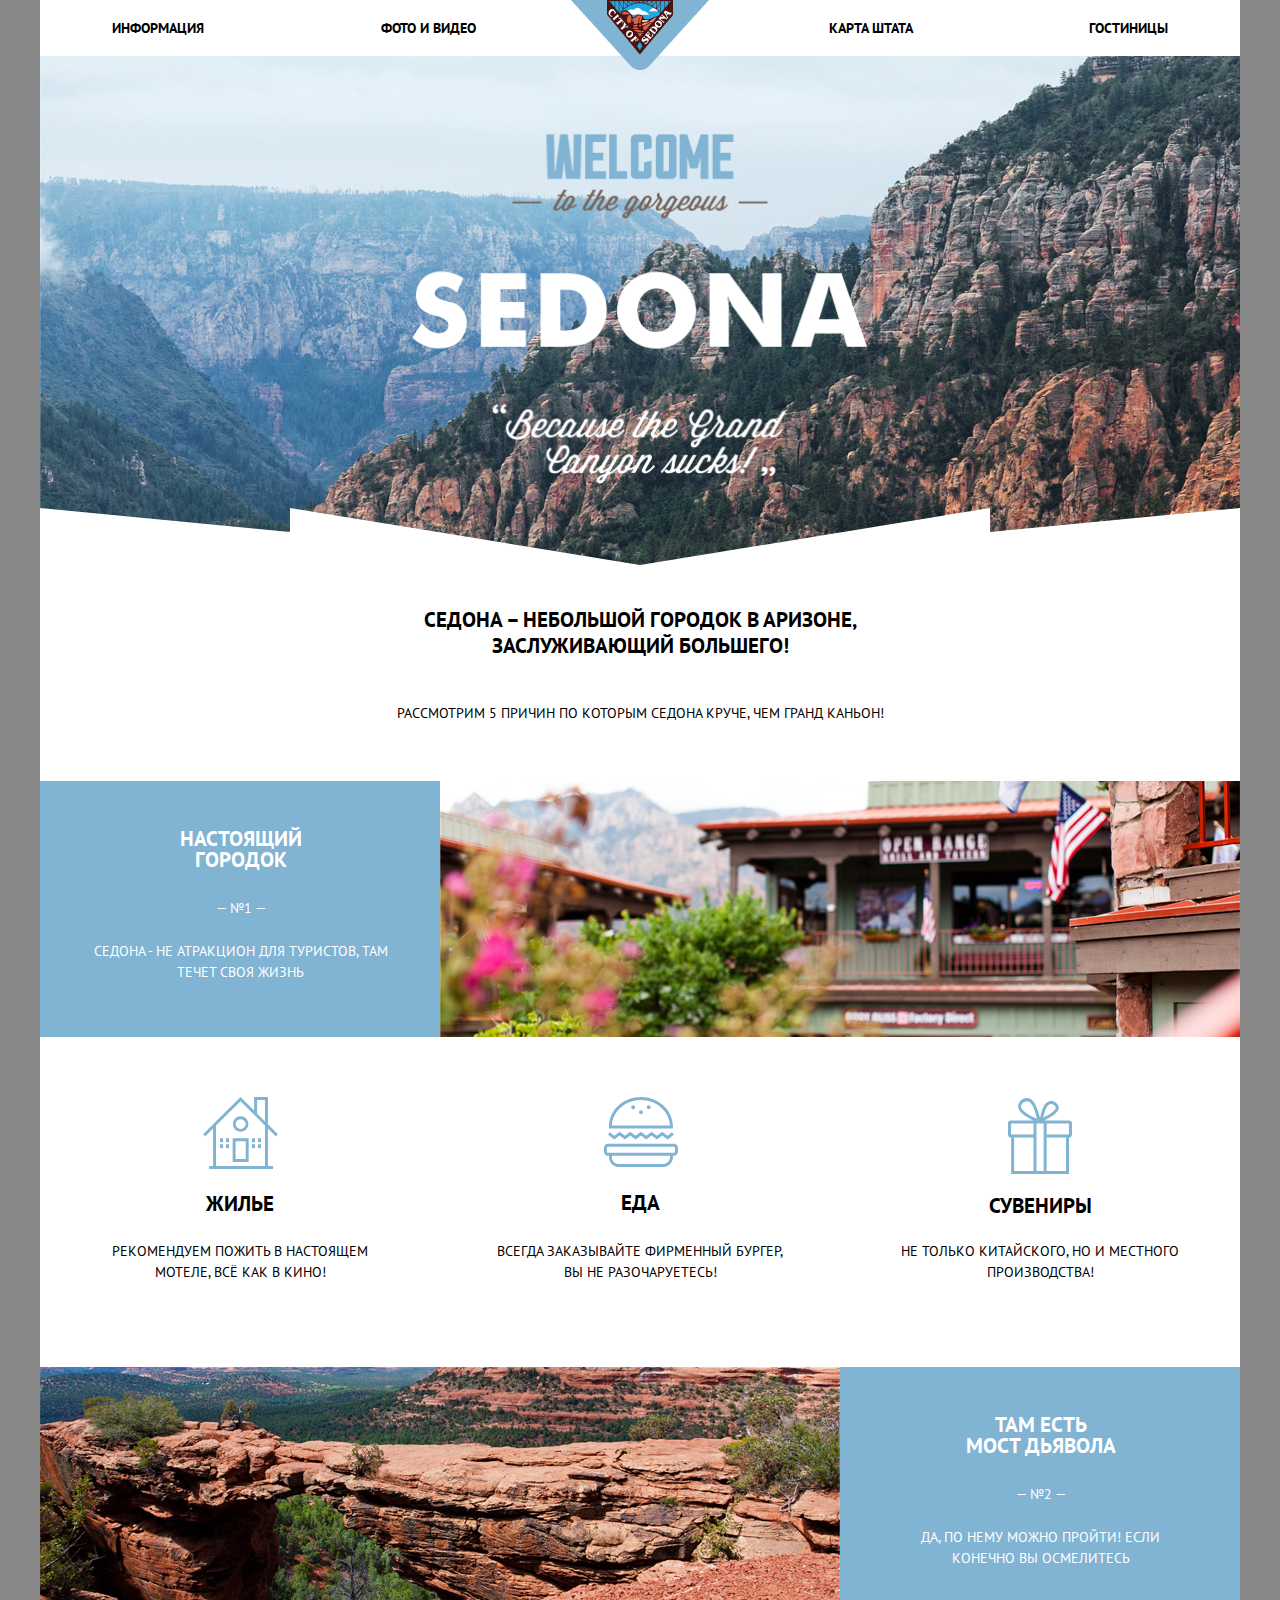
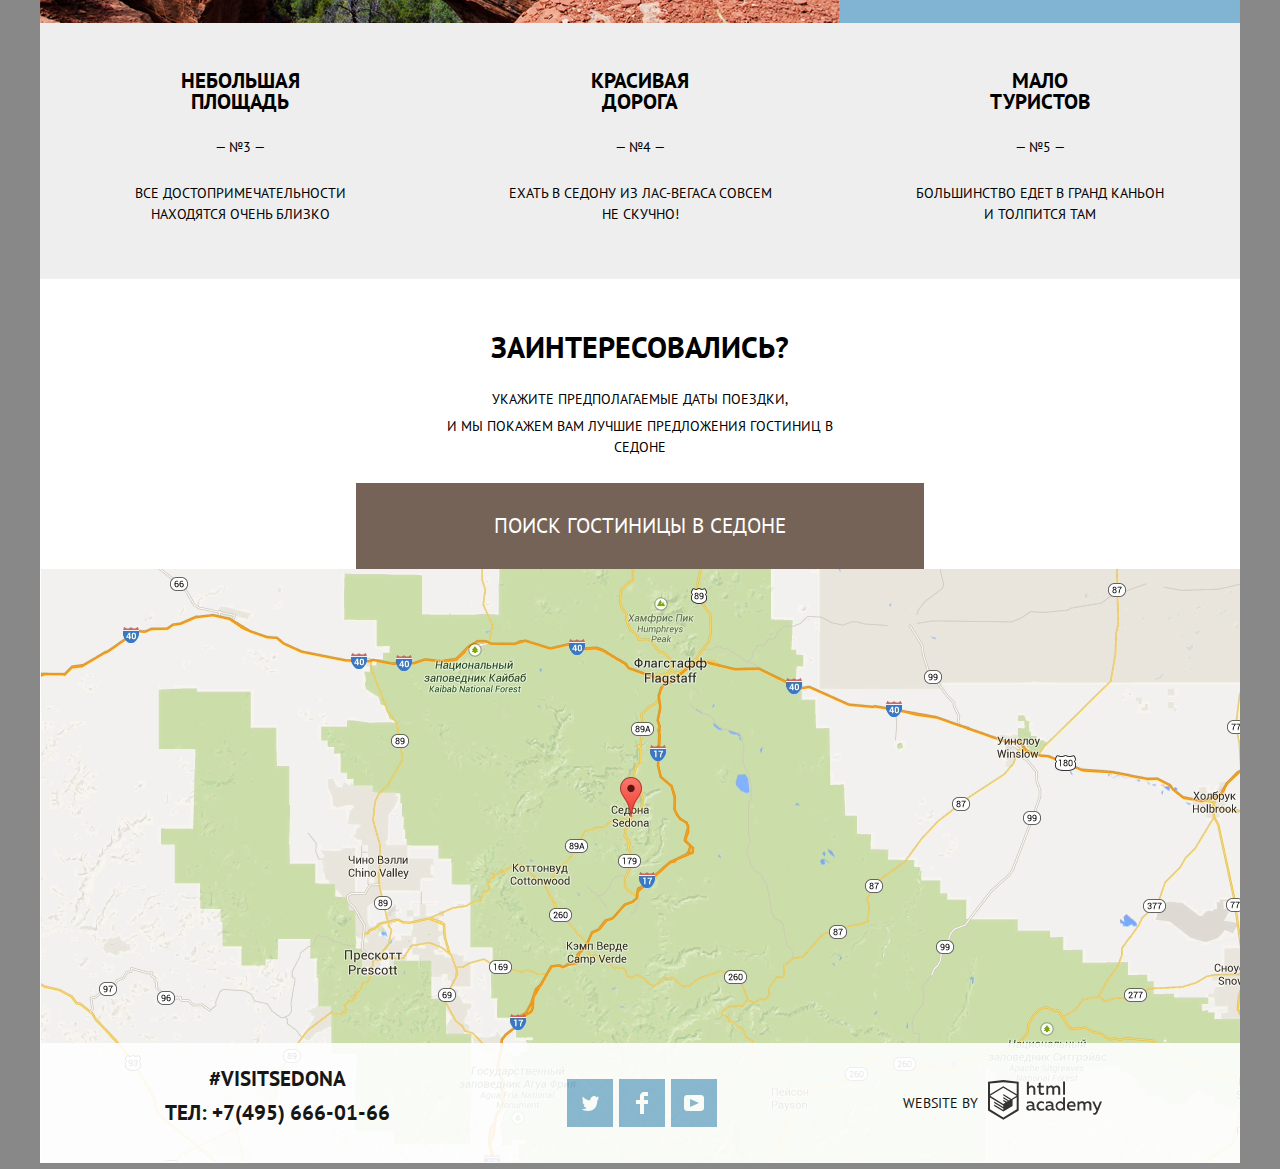
==== index.html @ 2c136c48 "pixel perfect - 1" ====
<!DOCTYPE html>
<html class="page" lang="ru">
  <head>
    <meta charset="utf-8">
    <title>HTML Academy: Седона</title>
    <link href="https://fonts.googleapis.com/css2?family=PT+Sans:wght@400;700&display=swap" rel="stylesheet">
    <link href="css/normalize.css" rel="stylesheet">
    <link href="css/style.css" rel="stylesheet">
  </head>

  <body class="page-body">
    <header class="main-header">
      <nav class="main-navigation">
        <a class="main-header-logo">
          <img src="img/logo.png" alt="Логотип Sedona">
        </a>
        <div class="main-navigation-wrapper">
          <ul class="site-navigation">
          <li>
            <a href="#">Информация</a>
          </li>
          <li>
            <a href="#">Фото и Видео</a>
          </li>
          <li></li>
          <li>
            <a href="#">Карта штата</a>
          </li>
          <li>
            <a href="hotels.html">Гостиницы</a>
          </li>
          </ul>
        </div>
      </nav>
    </header>

    <main class="container">
      <h1 class="visually-hidden">Sedona</h1>
      <section class="banner">
        <h2 class="visually-hidden">Welcome</h2>
        <img class="welcome-sedona" src="img/welcome.png" width="456" height="350" alt="welcome">
        <img src="img/shape-4.svg" width="1200" height="57" alt="">
      </section>
      <section class="sedona">
        <h2 class="h2">Седона &ndash; небольшой городок в Аризоне, заслуживающий большего!</h2>
        <p>Рассмотрим 5 причин по которым Седона круче, чем Гранд Каньон!</p>
      </section>
      <section class="features">
        <h2 class="visually-hidden">Преимущества</h2>
        <ul class="feature-list">
          <li class="feature-item feature-item-picture">
            <div class="feature-text">
            <h3>Настоящий городок</h3>
            <p>— №1 —</p>
            <p>Седона - не атракцион для туристов, там течет своя жизнь</p>
            </div>
            <img src="img/realcity.jpg" width="800" height="256" alt="преимущество №1">
          </li>
          <li class="feature-item">
            <h3 class="visually-hidden">Сервисы</h3>
            <ul class="service-list">
              <li class="service-item">
                <img src="img/hotels.svg" width="75" height="72" alt="жилье">
                <h4>Жилье</h4>
                <p>Рекомендуем пожить в настоящем мотеле, всё как в кино!</p>
              </li>
              <li class="service-item">
                <img src="img/food.svg" width="75" height="70" alt="еда">
                <h4>Еда</h4>
                <p>Всегда заказывайте фирменный бургер, вы не разочаруетесь!</p>
              </li>
              <li class="service-item">
                <img src="img/suvenier.svg" width="64" height="77" alt="сувениры">
                <h4>Сувениры</h4>
                <p>Не только китайского, но и местного производства!</p>
              </li>
            </ul>
          </li>
          <li class="feature-item feature-item-picture">
            <img src="img/diablobridge.jpg" width="800" height="256" alt="преимущество №2">
            <div class="feature-text">
            <h3>Там есть мост&nbsp;дьявола</h3>
            <p>— №2 —</p>
            <p>Да, по нему можно пройти! Если конечно вы осмелитесь</p>
            </div>
          </li>
          <li class="feature-item">
            <ul class="small-item-list">
              <li class="small-item">
                <h3>Небольшая площадь</h3>
                <p>— №3 —</p>
                <p>все достопримечательности находятся очень близко</p>
              </li>
              <li class="small-item">
                <h3>Красивая дорога</h3>
                <p>— №4 —</p>
                <p>ехать в седону из лас-вегаса совсем не скучно!</p>
              </li>
              <li class="small-item">
                <h3>Мало туристов</h3>
                <p>— №5 —</p>
                <p>большинство едет в гранд каньон и&nbsp;толпится там</p>
              </li>
            </ul>
          </li>
        </ul>
      </section>
      <section class="feedback">
        <h2 class="visually-hidden">Обратная связь</h2>
        <div class="feedback-text">
         <p class="h2">Заинтересовались?</p>
         <p>Укажите предполагаемые даты поездки,</p>
         <p>и мы покажем вам лучшие предложения гостиниц в седоне</p>
        </div>
        <a href="#" class="find-button">поиск гостиницы в седоне</a>
        <div class="map">
          <h2 class="visually-hidden">Интерактивная карта</h2>
          <iframe src="https://www.google.com/maps/embed?pb=!1m18!1m12!1m3!1d586769.0758143925!2d-111.98527243643503!3d34.93504899878109!2m3!1f0!2f0!3f0!3m2!1i1024!2i768!4f13.1!3m3!1m2!1s0x872da132f942b00d%3A0x5548c523fa6c8efd!2z0KHQtdC00L7QvdCwLCDQkNGA0LjQt9C-0L3QsCA4NjMzNiwg0KHQqNCQ!5e0!3m2!1sru!2sru!4v1603188281995!5m2!1sru!2sru" width="1199" height="594" style="border:0;" allowfullscreen="" aria-hidden="false" tabindex="0"></iframe>
        </div>
      </section>
    </main>

    <footer class="main-footer">
      <h2 class="visually-hidden">Футер</h2>
      <section class="footer-contacts">
        <h3 class="visually-hidden">Контакты</h3>
        <a href="#">#VISITSEDONA</a>
        <a class="footer-phone" href="tel:+74956660166">ТЕЛ: +7(495) 666-01-66</a>
      </section>
      <ul class="footer-social">
        <li><a class="social-button" href="twitter.com">
          <span class="visually-hidden">twitter.com</span>
          <svg aria-hidden="true" focusable="false" width="17" height="16" viewBox="0 0 17 16" fill="none" xmlns="http://www.w3.org/2000/svg">
          <path d="M10.95 1.14409C12.635 0.648089 13.934 1.41409 14.527 2.32309C15.2 2.09209 15.858 1.84209 16.538 1.61509C16.5249 2.30145 16.2117 2.94761 15.681 3.38309C16.366 3.55309 16.985 2.89209 16.985 2.89209C16.816 3.89209 15.979 4.68009 15.422 4.91609C15.191 11.6661 12.247 16.1331 5.34498 15.9981H4.89898C4.48898 15.9981 0.734977 15.5381 0.000976562 14.1111C2.27198 14.3071 3.89398 13.6891 4.69398 12.9341C3.73398 12.6341 2.01498 12.4571 1.71498 9.98409C2.06398 10.0901 2.27898 10.2121 2.90498 10.1031C1.70498 9.24709 0.373977 8.53009 0.447977 6.33009C0.732977 6.65809 1.51498 6.86609 1.78798 6.80209C1.08498 6.56109 -0.182023 3.44209 0.893977 1.85009C2.71198 3.70409 4.62898 5.45609 8.04598 5.62309C8.25398 3.33009 9.18298 1.79309 10.95 1.14409Z" fill="white"/>
          </svg>
        </a>
        </li>
        <li><a class="social-button" href="facebook.com">
          <span class="visually-hidden">facebook.com</span>
          <svg aria-hidden="true" focusable="false" width="12" height="22" viewBox="0 0 12 22" fill="none" xmlns="http://www.w3.org/2000/svg">
          <path d="M12 4V0H8C5.79086 0 4 1.79086 4 4V8H0V12H4V22H8V12H12V8H8V4H12Z" fill="white"/>
          </svg>
        </a>
        </li>
        <li><a class="social-button" href="youtube.com">
          <span class="visually-hidden">youtube.com</span>
          <svg aria-hidden="true" focusable="false" width="20" height="16" viewBox="0 0 20 16" fill="none" xmlns="http://www.w3.org/2000/svg">
          <path fill-rule="evenodd" clip-rule="evenodd" d="M3 0H17C18.65 0 20 1.35 20 3V13C20 14.65 18.65 16 17 16H3C1.35 16 0 14.65 0 13V3C0 1.35 1.35 0 3 0ZM6.027 4.002V11.998L15.014 8L6.027 4.002Z" fill="white"/>
          </svg>
        </a>
        </li>
      </ul>
      <section class="footer-copyright">
        <h3 class="visually-hidden">Логотип</h3>
      <p>Website by</p>
      <a class="button copyright-button" href="https://htmlacademy.ru/intensive/htmlcss">
        <span class="visually-hidden">Логотип Академии</span>
        <svg aria-hidden="true" focusable="false" width="114" height="40" viewBox="0 0 114 40" fill="none" xmlns="http://www.w3.org/2000/svg">
        <path fill-rule="evenodd" clip-rule="evenodd" d="M15.5197 0.057373H15.3509L0 1.71895V30.4945L15.3509 39.8382L30.7018 30.4945V1.71895L15.5197 0.057373ZM77.0183 1.62185H75.0876V14.7311H77.0183V1.62185ZM40.8619 1.63264V6.76843C41.6131 5.9864 42.6386 5.5436 43.7105 5.53843C44.6823 5.47908 45.6329 5.84495 46.3253 6.54479C47.0177 7.24462 47.3866 8.21244 47.3399 9.20685V14.7634H45.367V9.46579C45.4231 8.94897 45.2754 8.43059 44.9566 8.02553C44.6377 7.62047 44.174 7.36218 43.6683 7.3079H43.3518C42.3456 7.36979 41.4321 7.9295 40.9041 8.80764V14.7634H38.8995V1.63264H40.8619ZM77.0183 30.4837H75.2775V29.0595C74.4828 30.1353 73.23 30.7538 71.9119 30.7211C69.4751 30.5528 67.5825 28.4822 67.5825 25.9845C67.5825 23.4867 69.4751 21.4162 71.9119 21.2479C73.1195 21.2052 74.2818 21.7203 75.0771 22.6505V17.3205H77.0183V30.4837ZM47.0656 29.0595C47.263 29.0515 47.4583 29.0152 47.6459 28.9516V30.3866C47.2482 30.5404 46.826 30.6172 46.4009 30.6132C45.6482 30.6769 44.9394 30.2429 44.639 29.5342C43.7036 30.31 42.5302 30.7227 41.3261 30.6995C39.733 30.6995 38.256 29.804 38.256 27.9482C38.256 25.65 40.3661 24.9379 42.1702 24.9379C42.9402 24.9505 43.707 25.0408 44.4596 25.2076V24.884C44.4596 23.805 43.6578 22.9742 42.1491 22.9742C41.0585 22.9764 39.9804 23.2116 38.9839 23.6647V21.8305C40.0678 21.451 41.204 21.2506 42.3495 21.2371C44.8394 21.2371 46.3693 22.4455 46.3693 25.1753V28.4121C46.3546 28.5668 46.401 28.721 46.4981 28.8406C46.5951 28.9601 46.7349 29.035 46.8862 29.0487H47.0656V29.0595ZM40.2711 27.8403C40.298 28.229 40.4761 28.5905 40.7655 28.844C41.055 29.0974 41.4317 29.2217 41.8115 29.189H41.9275C42.8819 29.1906 43.7973 28.8022 44.4702 28.11V26.5779C43.842 26.4414 43.2026 26.3655 42.5605 26.3513C41.5055 26.3513 40.2817 26.7074 40.2817 27.8403H40.2711ZM56.0229 21.9384C55.1962 21.4632 54.2596 21.2246 53.3115 21.2479H52.9422C51.7332 21.2873 50.5891 21.8166 49.7619 22.7192C48.9347 23.6218 48.4923 24.8236 48.5321 26.06V26.5024C48.6957 29.0004 50.805 30.8921 53.2482 30.7318C54.2519 30.7555 55.2477 30.5452 56.1601 30.1168V28.2718C55.3769 28.7215 54.4945 28.9591 53.5963 28.9624C52.5199 29.0288 51.4963 28.4793 50.9385 27.5356C50.3806 26.5918 50.3806 25.4095 50.9385 24.4658C51.4963 23.522 52.5199 22.9725 53.5963 23.039C54.461 23.0357 55.3066 23.2989 56.0229 23.7942V21.9384ZM66.1514 29.0595C66.3488 29.0515 66.5441 29.0152 66.7317 28.9516V30.3866C66.334 30.5404 65.9118 30.6172 65.4867 30.6132C64.734 30.6769 64.0252 30.2429 63.7248 29.5342C62.7894 30.31 61.616 30.7227 60.4119 30.6995C58.8188 30.6995 57.3417 29.804 57.3417 27.9482C57.3417 25.65 59.4518 24.9379 61.256 24.9379C62.0259 24.9505 62.7928 25.0408 63.5454 25.2076V24.884C63.5454 23.805 62.7436 22.9742 61.2349 22.9742C60.1443 22.9764 59.0662 23.2116 58.0697 23.6647V21.8305C59.1536 21.451 60.2897 21.2506 61.4353 21.2371C63.9252 21.2371 65.455 22.4455 65.455 25.1753V28.4121C65.4404 28.5668 65.4868 28.721 65.5838 28.8406C65.6809 28.9601 65.8207 29.035 65.972 29.0487H66.1514V29.0595ZM59.855 28.8481C59.5632 28.5943 59.3837 28.2311 59.3569 27.8403H59.378C59.378 26.7074 60.5385 26.3513 61.6569 26.3513C62.299 26.3655 62.9383 26.4414 63.5665 26.5779V28.11C62.8937 28.8022 61.9782 29.1906 61.0239 29.189H60.9078C60.5263 29.2247 60.1469 29.1019 59.855 28.8481ZM69.3271 25.9305C69.3271 24.2859 70.6308 22.9526 72.239 22.9526L72.2601 23.0066C73.4742 23.0066 74.5742 23.7382 75.0665 24.8732V27.0311C74.5856 28.1871 73.4673 28.9296 72.239 28.9084C70.6308 28.9084 69.3271 27.5752 69.3271 25.9305ZM83.3486 21.2479C86.8408 21.2479 88.0541 24.1395 87.4844 26.7397H80.922C81.1436 28.3582 82.6839 29.0163 84.2876 29.0163C85.2509 29.0196 86.2027 28.8021 87.0729 28.3797V30.1061C86.0736 30.5421 84.9939 30.7519 83.9078 30.7211C81.2385 30.7211 78.8963 29.189 78.8963 25.9521C78.8362 24.7502 79.2482 23.5736 80.0408 22.6841C80.8334 21.7945 81.9408 21.2658 83.1165 21.2155H83.3486V21.2479ZM80.8693 25.1753C80.9704 23.8237 82.1216 22.8104 83.4436 22.9095H83.4858C84.1064 22.8531 84.7196 23.08 85.1612 23.5295C85.6028 23.979 85.8275 24.6051 85.7752 25.24H80.8693V25.1753ZM89.489 30.4621V21.4961H91.2298V22.575C91.9777 21.7197 93.041 21.2229 94.1628 21.2047C95.2951 21.1328 96.3712 21.7163 96.9482 22.7153C97.7407 21.8335 98.8477 21.3161 100.018 21.2803C100.952 21.2327 101.859 21.6011 102.507 22.2901C103.154 22.9792 103.478 23.9213 103.394 24.8732V30.4837H101.39V24.9271C101.437 24.4734 101.306 24.0191 101.024 23.6647C100.743 23.3104 100.336 23.0852 99.8917 23.039H99.6174C98.7512 23.0941 97.9525 23.536 97.4335 24.2474V30.4837H95.4289V24.9271C95.4728 24.47 95.3357 24.0139 95.0481 23.6611C94.7606 23.3082 94.3467 23.088 93.8991 23.0497H93.6881C92.7466 23.1344 91.8915 23.6449 91.3564 24.4416V30.5161H89.5312L89.489 30.4621ZM113.977 21.4745H111.972L109.324 28.2718L106.306 21.4853H104.196L108.417 30.5484L108.237 31.0016C107.72 32.3611 107.003 33.0516 106.053 33.0516C105.75 33.0548 105.447 33.0112 105.156 32.9221V34.6161C105.536 34.7125 105.926 34.7632 106.317 34.7671C107.646 34.7671 108.902 34.0226 109.851 31.6813L113.977 21.4745ZM52.689 5.78658V2.54974L50.7266 3.01369V5.73264H49.144V7.49132H50.7899V11.9905C50.7231 12.817 51.0244 13.6301 51.61 14.2038C52.1955 14.7775 53.0028 15.0505 53.8073 14.9468C54.5996 14.9535 55.3875 14.8259 56.139 14.5692V12.8429C55.5727 13.0781 54.9672 13.199 54.356 13.199C53.2165 13.199 52.689 12.8105 52.689 11.6237V7.5129H55.8541V5.78658H52.689ZM58.3862 14.7526V5.75421H60.1376V6.83316C60.8811 5.97655 61.9403 5.476 63.0601 5.45211C64.1624 5.38099 65.2146 5.93142 65.8032 6.88711C66.5958 6.00534 67.7028 5.48794 68.8734 5.45211C69.8138 5.41462 70.7233 5.79859 71.364 6.50353C72.0046 7.20846 72.3126 8.16418 72.2073 9.12053V14.7418H70.2028V9.18527C70.2499 8.73151 70.1184 8.27721 69.8373 7.92287C69.5561 7.56853 69.1485 7.34334 68.7046 7.29711H68.4619C67.5957 7.35228 66.797 7.7942 66.278 8.50553V14.7418H64.2734V9.18527C64.3206 8.73151 64.1891 8.27721 63.9079 7.92287C63.6268 7.56853 63.2191 7.34334 62.7752 7.29711H62.5326C61.5911 7.38181 60.736 7.89229 60.2009 8.68895V14.7634H58.3862V14.7526ZM28.6972 29.3033L28.7078 29.2968L28.6972 29.3184V29.3033ZM28.6972 17.3205V29.3033L15.3509 37.4321L2.00459 29.3184V17.5147L15.2876 25.6068V27.0311L6.18257 21.5284V22.9418L15.3404 28.5632V30.0629L6.19312 24.4955V25.9521L15.3509 31.5734L24.5826 25.9197V19.8129L28.6972 17.3205ZM28.7078 15.7776L25.0362 17.9355L23.3482 19.0145L15.3087 14.0837V15.4971L22.156 19.7266L22.0083 19.8237L20.9532 20.4063L15.2876 16.9537V18.3995L19.761 21.1184L18.706 21.8413L15.3298 19.7913V21.2047L17.5454 22.5426L15.2982 23.9021L2.11009 15.864L15.3087 7.72869L28.7078 15.7776ZM15.2876 6.27211L28.7078 14.3534V3.56395L15.3615 2.12895L2.01514 3.56395V14.3534L15.2876 6.27211Z" fill="#231F20"/>
        </svg>
      </a>
      </section>
    </footer>


    <section class="modal modal-show">
      <h2 class="visually-hidden">Поиск гостинницы в Седоне</h2>
      <form class="find-form" action="https://echo.htmlacademy.ru">
        <div class="modal-container">
        <div class="date">
          <label class="date-label" for="date-in-id">Дата заезда:</label>
          <input class="date-num" type="text" id="date-in-id" name="date-in-name" value="24 апреля 2017">
          <button type="button" class="button date-in-button">
            <span class="visually-hidden">Календарь</span>
            <svg aria-hidden="true" focusable="false" width="21" height="23" viewBox="0 0 21 23" fill="none" xmlns="http://www.w3.org/2000/svg">
            <path fill-rule="evenodd" clip-rule="evenodd" d="M16.406 3.02498H19.251C20.217 3.02498 21 3.84698 21 4.86198V21.164C21 22.179 20.217 23 19.251 23H1.75C0.784 23 0 22.179 0 21.164V4.86198C0 3.84698 0.784 3.02498 1.75 3.02498H4.593V1.64798C4.593 1.26698 4.887 0.958984 5.25 0.958984C5.612 0.958984 5.906 1.26698 5.906 1.64798V3.02498H9.844V1.64798C9.844 1.26698 10.138 0.958984 10.501 0.958984C10.862 0.958984 11.156 1.26698 11.156 1.64798V3.02498H15.094V1.64798C15.094 1.26698 15.387 0.958984 15.75 0.958984C16.112 0.958984 16.406 1.26698 16.406 1.64798V3.02498ZM19.5646 21.484C19.6466 21.3979 19.691 21.2828 19.688 21.164H19.689V4.86198C19.689 4.60898 19.493 4.40298 19.252 4.40298H16.407V5.78098C16.407 6.16198 16.113 6.46998 15.751 6.46998C15.388 6.46998 15.095 6.16198 15.095 5.78098V4.40298H11.157V5.78098C11.157 6.16198 10.863 6.46998 10.502 6.46998C10.139 6.46998 9.845 6.16198 9.845 5.78098V4.40298H5.907V5.78098C5.907 6.16198 5.613 6.46998 5.251 6.46998C4.888 6.46998 4.594 6.16198 4.594 5.78098V4.40298H1.75C1.50263 4.40953 1.30696 4.61458 1.312 4.86198V21.164C1.30696 21.4114 1.50263 21.6164 1.75 21.623H19.251C19.3698 21.6201 19.4826 21.5701 19.5646 21.484Z" fill="#A9A9A9"/>
            <path fill-rule="evenodd" clip-rule="evenodd" d="M4.59399 9.2251H7.21899V11.2911H4.59399V9.2251ZM4.59399 12.6681H7.21899V14.7351H4.59399V12.6681ZM7.21899 16.1121H4.59399V18.1781H7.21899V16.1121ZM9.18799 16.1121H11.813V18.1781H9.18799V16.1121ZM11.813 12.6681H9.18799V14.7351H11.813V12.6681ZM9.18799 9.2251H11.813V11.2911H9.18799V9.2251ZM16.406 16.1121H13.781V18.1781H16.406V16.1121ZM13.781 12.6681H16.406V14.7351H13.781V12.6681ZM16.406 9.2251H13.781V11.2911H16.406V9.2251Z" fill="#A9A9A9"/>
            </svg>
          </button>
        </div>
        <div class="date">
          <label class="date-label" for="date-out-id">Дата выезда:</label>
          <input class="date-num" type="text" id="date-out-id" name="date-out-name" value="4 июля 2017">
          <button type="button" class="button date-out-button">
            <span class="visually-hidden">Календарь</span>
            <svg aria-hidden="true" focusable="false" width="21" height="23" viewBox="0 0 21 23" fill="none" xmlns="http://www.w3.org/2000/svg">
            <path fill-rule="evenodd" clip-rule="evenodd" d="M16.406 3.02498H19.251C20.217 3.02498 21 3.84698 21 4.86198V21.164C21 22.179 20.217 23 19.251 23H1.75C0.784 23 0 22.179 0 21.164V4.86198C0 3.84698 0.784 3.02498 1.75 3.02498H4.593V1.64798C4.593 1.26698 4.887 0.958984 5.25 0.958984C5.612 0.958984 5.906 1.26698 5.906 1.64798V3.02498H9.844V1.64798C9.844 1.26698 10.138 0.958984 10.501 0.958984C10.862 0.958984 11.156 1.26698 11.156 1.64798V3.02498H15.094V1.64798C15.094 1.26698 15.387 0.958984 15.75 0.958984C16.112 0.958984 16.406 1.26698 16.406 1.64798V3.02498ZM19.5646 21.484C19.6466 21.3979 19.691 21.2828 19.688 21.164H19.689V4.86198C19.689 4.60898 19.493 4.40298 19.252 4.40298H16.407V5.78098C16.407 6.16198 16.113 6.46998 15.751 6.46998C15.388 6.46998 15.095 6.16198 15.095 5.78098V4.40298H11.157V5.78098C11.157 6.16198 10.863 6.46998 10.502 6.46998C10.139 6.46998 9.845 6.16198 9.845 5.78098V4.40298H5.907V5.78098C5.907 6.16198 5.613 6.46998 5.251 6.46998C4.888 6.46998 4.594 6.16198 4.594 5.78098V4.40298H1.75C1.50263 4.40953 1.30696 4.61458 1.312 4.86198V21.164C1.30696 21.4114 1.50263 21.6164 1.75 21.623H19.251C19.3698 21.6201 19.4826 21.5701 19.5646 21.484Z" fill="#A9A9A9"/>
            <path fill-rule="evenodd" clip-rule="evenodd" d="M4.59399 9.2251H7.21899V11.2911H4.59399V9.2251ZM4.59399 12.6681H7.21899V14.7351H4.59399V12.6681ZM7.21899 16.1121H4.59399V18.1781H7.21899V16.1121ZM9.18799 16.1121H11.813V18.1781H9.18799V16.1121ZM11.813 12.6681H9.18799V14.7351H11.813V12.6681ZM9.18799 9.2251H11.813V11.2911H9.18799V9.2251ZM16.406 16.1121H13.781V18.1781H16.406V16.1121ZM13.781 12.6681H16.406V14.7351H13.781V12.6681ZM16.406 9.2251H13.781V11.2911H16.406V9.2251Z" fill="#A9A9A9"/>
            </svg>
          </button>
        </div>
        <div class="persons">
          <label for="adult-input">Взрослые:</label>
          <div class="adult">
            <button type="button" class="button adult-button" aria-label="Убавить количество">&ndash;</button>
            <input type="number" class="adult-input" id="adult-input" name="adult" value="2">
            <button type="button" class="button adult-button" aria-label="Добавить количество">+</button>
          </div>
          <label for="children-input">Дети:</label>
          <div class="children">
            <button type="button" class="button children-button" aria-label="Убавить количество">&ndash;</button>
            <input type="number" class="children-input" id="children-input" name="children" value="0">
            <button type="button" class="button children-button" aria-label="Добавить количество">+</button>
          </div>
        </div>
        <button type="submit" class="button find-hotel-button">Найти</button>
      </div>
      </form>
    </section>
    <script src="js/find.js"></script>
  </body>
</html>
---- css/style.css ----
/* Variables */

:root {
  --basic-black: #000000;
  --basic-white: #ffffff;
  --basic-blue: #81b3d2;
  --basic-gray: #eeeeee;
  --extra-gray: #888888;
  --border-gray: #e5e5e5;
  --sort-gray: #cacaca;
  --light-gray: #f2f2f2;
  --dark-gray: #a9a9a9;
  --gray-hover: #ebebeb;
  --academy-gray: #bdbbbc;
  --extra-black: rgba(255,255,255,0.9);
  --extra-blue-hover: #669ec0;
  --extra-blue-active: #5496bd;
  --basic-brown: #766357;
  --extra-brown-hover:#604e43;
  --extra-brown-active:#503e33;
}

/* Global */

body {
  min-width: 1280px;
  margin: 0;
  padding: 0;
  font-family: "PT Sans", Arial, sans-serif;
  font-size: 14px;
  line-height: 21px;
  font-weight: 400;
  color: var(--basic-black);
  text-transform: uppercase;
  background-position: top center;
  background-repeat: no-repeat;
}

a {
  text-decoration: none;
}

img {
  max-width: 100%;
  height: auto;
}

.visually-hidden {
  position: absolute;
  width: 1px;
  height: 1px;
  margin: -1px;
  border: 0;
  padding: 0;
  white-space: nowrap;
  clip-path: inset(100%);
  clip: rect(0 0 0 0);
  overflow: hidden;
}

.page {
  height: 100%;

}

.page-body {
  min-height: 100%;
  display: grid;
  grid-template-rows: min-content 1fr min-content;
  align-content: start;
  background-color: var(--extra-gray);
  width: 1280px;
  margin: 0 auto;
  position: relative;
}

.main-header {
  width: 1200px;
  margin: 0 auto;
  padding: 0;
  background-color: var(--basic-white);
}

.main-header-logo {
  justify-self: center;
  position: absolute;
  z-index: 2;
}
/* Main navigation */

.main-navigation-wrapper {
  background-color: var(--basic-white);
  width: 1200px;
  margin-bottom: 60px;
  margin: 0 auto;
}

.main-navigation {
  display: flex;
  flex-direction: column;
  align-items: center;
  font-size: 14px;
  line-height: 26px;
  color: var(--basic-black);
  background-color: transparent;
}

.site-navigation {
  display: flex;
  flex-wrap: wrap;
  justify-content: space-between;
  align-items: center;
  list-style: none;
  margin: 0;
  width: 1200px;
  height: 56px;
}

.site-navigation,
.feature-list,
.service-list,
.small-item-list,
.sort-list,
.sort-list-2,
.result-list,
.hotel-filter-list-1,
.hotel-filter-list-2,
.star-list {
  list-style: none;
  margin: 0;
  padding: 0;

}

.site-navigation li {
  margin-left: 72px;
  margin-right: 72px;
}
.site-navigation a {
  color: var(--basic-black);
  display: block;
  text-align: center;
  font-weight: 700;
}

.site-navigation a:hover,
.site-navigation a:focus {
  color: var(--basic-blue);
}

/* Container */

.container {
  width: 1200px;
  margin: 0 auto;
  padding: 0;
  background-color: var(--basic-white);
}

.banner {
  background-image: url("../img/background.jpg");
  background-repeat: no-repeat;
  height: 509px;
  display: flex;
  flex-direction: column;
  justify-content: space-between;
  align-items: center;
}

.banner .welcome-sedona {
  margin-top: 78px;
}

.sedona {
  display: flex;
  flex-direction: column;
  flex-wrap: nowrap;
  align-items: center;
  height: 216px;
}

.sedona .h2 {
  display: block;
  height: 80px;
  width: 470px;
  font-weight: bold;
  font-size: 21px;
  line-height: 26px;
  text-align: center;
  margin-top: 42px;
  margin-bottom: 16px;
}

.sedona p {
  display: block;
  margin: 0;
  padding: 0;
}
/* Features */

.feature-list {
  display: flex;
  flex-wrap: wrap;
  justify-content: space-between;
}

.feature-item {
  display: flex;
  justify-content: space-between;
  text-align: center;
  width: 100%;
}

.feature-text {
  color: var(--basic-white);
  display: flex;
  flex-direction: column;
  justify-content: space-between;
  align-items: center;
  margin-left: 50px;
  margin-right: 49px;
  padding-bottom: 54px;
}

.feature-text h3 {
  display: block;
  margin: 0;
  padding: 0;
  margin-top: 47px;
  margin-bottom: 5px;
  max-width: 150px;
  font-size: 21px;
  line-height: 21px;
}

.feature-text p {
  display: block;
  margin: 0;
  padding: 0;
  max-width: 301px;
}

.feature-item-picture {
  display: flex;
  background-color: var(--basic-blue);
}

.service-list {
    display: flex;
    justify-content: space-around;
    height: 330px;
    align-items: center;
    width: 100%;
}

.service-item {
  height: 330px;
  box-sizing: border-box;
  display: flex;
  justify-content: space-between;
  flex-direction: column;
  align-items: center;
  padding-top: 60px;
  padding-bottom: 70px;
}

.service-item h4 {
  margin: 0;
  padding: 0;
  margin-top: 10px;
  font-size: 21px;
  line-height: 21px;
}
.service-item p {
  max-width: 297px;
}

.small-item-list {
  display: flex;
  flex-wrap: wrap;
  justify-content: space-around;
  width: 100%;
  height: 256px;
  background-color: var(--basic-gray);
  margin-left: 0;
  margin-right: 0;
}

.small-item {
  display: flex;
  flex-direction: column;
  justify-content: space-between;
  align-items: center;
  padding-top: 47px;
  padding-bottom: 54px;
}

.small-item h3 {
  margin: 0;
  padding: 0;
  max-width: 119px;
}

.small-item p {
  margin: 0;
  padding: 0;
  max-width: 265px;
}

.feature-item h3 {
  font-size: 21px;
  line-height: 21px;
}

.feedback {
  text-align: center;
  display: flex;
  flex-wrap: wrap;
  flex-direction: column;
  align-items: center;
}

.feedback-text {
  margin-top: 56px;
  display: block;
  width: 435px;
  height: 148px;
}

.feedback-text p {
  margin: 0;
  padding: 0;
  margin-bottom: 6px;
}

.feedback .h2 {
  font-weight: bold;
  font-size: 30px;
  line-height: 24px;
  margin-top: 0;
  margin-bottom: 30px;
}

.map {
  width: 1199px;
  height: 594px;
  background-image: url("../img/map.jpg");
}
/*Hotels*/

.filters form {
  display: flex;
  flex-direction: row;
  height: 217px;
  background-image: url(../img/background-filter.jpg);
}

.filters fieldset {
  padding: 0;
  margin: 0;
  margin-top: 26px;
  border: none;
}

.filters .filter-item-1 {
  margin-left: 72px;
}

.filters .filter-item-2 {
  margin-left: 119px;
}

.filter-item-1 legend,
.filter-item-2 legend,
.filter-price h3 {
  margin-bottom: 24px;
  font-size: 16px;
  line-height: 21px;
  font-weight: 700;
  color: var(--basic-white);
}

.filter-option {
  margin-bottom: 25px;
  padding-left: 40px;
  color: var(--basic-white);
}

.filter-option label {
  position: relative;
  display: block;
  cursor: pointer;
  user-select: none;
}

.filter-input-checkbox + label::before {
  content: "";
  position: absolute;
  left: -40px;
  top: 0;
  width: 17px;
  height: 17px;
  border: 3px solid var(--basic-white);
  border-radius: 15%;
}

.filter-input-checkbox:checked + label::after {
  content: "";
  position: absolute;
  top: 2px;
  left: -37px;
  width: 22px;
  height: 17px;
  background-image: url(../img/bird.svg);
}

.filter-price {
  display: flex;
  flex-direction: column;
  margin-left: 345px;
  align-items: center;
}

.range-filter {
  display: block;
  width: 317px;
  margin-top: 10px;
}

.range-controls {
  margin-top: 20px;
  position: relative;
}

.range-controls .scale {
  width: 316px;
  height: 2px;
  background-color: var(--basic-white);
}

.range-controls .bar {
  width: 70%;
  height: 2px;
  background-color: var(--basic-white);
}

.range-controls .toggle {
  position: absolute;
  top: -10px;
  left: 0;
  width: 4px;
  height: 4px;
  padding: 0;
  border: 8px solid #ffffff;
  background-color: #ababab;
  border-radius: 50%;
  box-shadow: 0 2px 1px 0 #cfcfcf;
  cursor: pointer;
}

.toggle:hover {
  width: 5px;
  height: 5px;
  border-width: 9px;
}

.range-controls .toggle-min {
  left: 0px;
}

.range-controls .toggle-max {
  left: 248px;
}

.filter-price {
  display: flex;
}

.filter-price h3 {
  align-self: flex-start;
  margin-top: 26px;
  margin-bottom: 0;
}

.price-controls {
  height: 36px;
  display: flex;
  justify-content: space-around;
  align-items: center;
  color: var(--basic-white);
  box-sizing: border-box;
  border: solid 2px var(--basic-white);
  border-radius: 2px;
}

.min-price {
  margin-left: 52px;
  margin-right: 0;
  border-right: solid 2px var(--basic-white);
}

.price-controls input {
  width: 60px;
  margin-left: 0;
  text-align: left;
  color: var(--basic-white);
  border: none;
  background: transparent;
  font-family: inherit;
  font-size: inherit;
}

.results {
  display: flex;
  flex-direction: column;
}

.sort {
  margin-top: 0;
  padding: 0;
  display: flex;
  align-items: center;
  justify-content: flex-start;
  margin-left: 73px;
}

.sort p {
  font-weight: 700;
  font-size: 21px;
  line-height: 26px;
}

.sort h3 {
  margin-left: 46px;
}

.sort-list {
  margin-left: 40px;
  width: 250px;
  display: flex;
  justify-content: space-between;
  align-items: center;
}

.sort-item-link {
  font-size: 12px;
  line-height: 18px;
  color: var(--basic-black);
  opacity: 0.3;
  border-bottom: 1px dashed var(--basic-blue);
}

.sort-item-link:hover {
  color: var(--basic-blue);
  opacity: 1;
}

.sort-item-link:active {
  color: var(--basic-black);
  opacity: 1;
  border: 0;
}

.sort-item-link:focus {
  color: var(--basic-blue);
  opacity: 1;
  border: 0;
}

.sort-list-2 {
  display: flex;
  width: 34px;
  justify-content: space-between;
  margin-left: 465px;
}

.sort-item-ud {
  width: 11px;
  height: 11px;
}

.sort-item-ud path {
  fill: var(--sort-gray);
}

.sort-item-ud:hover path {
  fill: var(--basic-black);
}

.sort-item-ud:active path,
.sort-item-ud:focus path {
  fill: var(--basic-blue);
}

.result-item {
  display: flex;
  flex-wrap: wrap;
  height: 150px;
  align-items: center;
  margin: 0;
  border-top: 1px solid var(--border-gray);

}

.result-item img {
  order: -1;
  margin-left: 73px;
  margin-right: 0;
}

.result-item-text {
  display: flex;
  justify-content: space-between;
  flex-direction: column;
  flex-wrap: nowrap;
  height: 90px;
  width: 259px;
  margin-left: 29px;
}

.result-item-text h3 {
  margin: 0;
}

.result-item-link {
  color: var(--basic-black);
}

.result-item-link:hover {
  color: var(--basic-blue);
}

.result-item-link:active {
  color: var(--basic-black);
  opacity: 0.3;
}

.hotel-price {
  margin: 0;
  height: 21px;
  display: flex;
  width: 100%;
}

.hotel-price p {
  padding: 0;
  margin: 0;
  height: 100%;
  width: 110px;
  margin-right: 6px;
}

 .buttons {
   display: flex;
   justify-content: space-between;
 }

 .rate {
   display: flex;
   flex-direction: column;
   justify-content: space-around;
   margin-left: 522px;
   height: 100%;
 }

.star-list {
  margin-top: 30px;
  display: flex;
  height: 100%;
  align-self: flex-end;
}

.star-item {
  width: 18px;
  height: 19px;
  margin-left: 6px;
  background-image: url("../img/star.svg");
  background-repeat: no-repeat;
}

.rate p {
  width: 110px;
  height: 27px;
  background-color: var(--light-gray);
  text-align: center;
  font-size: 14px;
  line-height: 21px;
  margin-bottom: 30px;
}

/* Button */

.button {
  font: inherit;
  text-align: center;
  color: var(--basic-black);
  vertical-align: middle;
  text-transform: uppercase;
  background-color: var(--basic-white);
  border: none;
  cursor: pointer;
  outline: none;
}

.filter-button {
  margin-top: 33px;
  width: 137px;
  height: 36px;
  border: 2px solid var(--basic-white);
  border-radius: 2px;
  background: transparent;
  color: var(--basic-white);
}

.filter-button:hover {
  background-color: var(--basic-white);
  color: var(--basic-black);
}

.find-button {
  box-sizing: border-box;
  padding: 0;
  color: var(--basic-white);
  background-color: var(--basic-brown);
  width: 568px;
  height: 86px;
  line-height: 26px;
  font-size: 21px;
  text-align: center;
  padding-top: 30px;
}

.find-button:hover {
  background-color: var(--extra-brown-hover);
}

.find-button:active {
  background-color: var(--extra-brown-active);
}

.extra-button {
  border: none;
  color: var(--basic-white);
  background-color: var(--basic-blue);
  width: 110px;
  height: 27px;
  margin-right: 6px;
}

.booking-button {
  border: none;
  color: var(--basic-white);
  background-color: var(--basic-brown);
  width: 142px;
  height: 27px;
}

.extra-button:hover,
.extra-button:focus {
  border: none;
  color: var(--basic-white);
  background-color: var(--extra-blue-hover);
}

.booking-button:hover,
.booking-button:focus {
  border: none;
  color: var(--basic-white);
  background-color: var(--extra-brown-hover);
}

.extra-button:active {
  border: none;
  color: var(--basic-white);
  background-color: var(--extra-blue-active);
}

.booking-button:active {
  border: none;
  color: var(--basic-white);
  background-color: var(--extra-brown-active);
}
/* Contacts */

.contacts-phone {
  color: inherit;
}

/* Main footer */

.main-footer {
  grid-row: -1/-1;
  color: var(--basic-black);
  margin: 0 auto;
  padding: 0;
  height: 120px;
  z-index: 2;
  opacity: 0.9;
}

.main-footer {
  display: flex;
  justify-content: space-between;
  width: 1200px;
  background-color: var(--basic-white);
  position: absolute;
  top: -120px;
  left: 40px;
}

.hotels-footer {
  grid-row: -1/-1;
  color: var(--basic-black);
  margin: 0 auto;
  padding: 0;
  height: 120px;
  z-index: 2;
  opacity: 0.9;
  display: flex;
  justify-content: space-around;
  width: 1200px;
  background-color: var(--basic-white);
  position: absolute;
  top: 0px;
  left: 40px;
}

.footer-contacts {
  margin-left: 125px;
  justify-self: center;
  margin-top: 23px;
  text-align: center;
}

.footer-contacts a {
  display: block;
  color: var(--basic-black);
  font-size: 21px;
  line-height: 26px;
  font-weight: bold;
  margin-bottom: 8px;
}

.footer-contacts a:hover,
.footer-contacts a:focus {
  text-decoration: none;
  color: var(--basic-blue);
}

.footer-contacts a:active {
  color: var(--basic-black);
  opacity: 0.3;
}

.footer-social {
  display: flex;
  justify-content: space-between;
  align-items: center;
  width: 150px;
  padding: 0;
  margin: 0;
  margin-left: -9px;
  list-style: none;
  flex-wrap: wrap;
}

.footer-copyright {
  display: flex;
  align-items: center;
  max-width: 200px;
  margin: 0;
  margin-right: 138px;
}

.footer-copyright p {
  margin-right: 10px;
}

.copyright-button:hover path {
  fill: var(--basic-blue);
}

.copyright-button:active path {
  fill: var(--academy-gray);
}
/* Social button */

.social-button {
  display: flex;
  align-items: center;
  justify-content: center;
  width: 46px;
  height: 48px;
  color: inherit;
  background-color: var(--basic-blue);
}

.social-button:hover,
.social-button:focus {
  background-color: var(--extra-blue-hover);
}

/* Modal */
.modal {
  display: none;
  position: absolute;
  width: 568px;
  height: 395px;
  left: 356px;
  top: 2170px;
  background-color: var(--basic-white);
  box-shadow: 0px 7px 15px rgba(0, 1, 1, 0.15);
  font-weight: 700;
  font-size: 14px;
  line-height: 26px;
}

.modal-show {
  display: block;
  animation: bounce 0.6s;
}

.modal-error {
  animation: shake 0.6s;
}

.modal-container {
  display: flex;
  flex-direction: column;
  justify-content: space-around;
  width: 458px;
  height: 285px;
  margin: 55px;
}

.date {
  display: flex;
  justify-content: space-around;
  align-items: center;
}

.date-label {
  width: 121px;
  height: 26px;
}

.date-num {
  width: 346px;
  height: 38px;
  background-color: var(--light-gray);
  border: none;
  font-weight: 700;
  font-size: 14px;
  line-height: 26px;
  padding-left: 13px;
  text-transform: uppercase;
  border: 2px solid var(--light-gray);
}

.date-num:hover {
  background-color: var(--gray-hover);
  border: 2px solid var(--border-gray);
}

.date-num:focus {
  background-color: var(--basic-white);
  outline: none;
  border: 2px solid var(--border-gray);
}

.date-in-button,
.date-out-button {
  padding: 0;
  margin: 0;
  position: absolute;
  right: 64px;
  background-color: transparent;
  width: 21px;
  height: 23px;
}

.date-in-button:hover path,
.date-out-button:hover path {
  fill: var(--basic-black);
}

.date-in-button:active path,
.date-out-button:active path {
  fill: var(--basic-blue);
}

.adult-button:hover,
.children-button:hover {
  color: var(--basic-black);
}

.adult-button:active,
.children-button:active {
  color: var(--basic-blue);
}

.find-hotel-button {
  width: 458px;
  height: 58px;
  background-color: var(--basic-blue);
  color: var(--basic-white);
  font-size: 21px;
  line-height: 26px;
  font-weight: 700;
}

.find-hotel-button:hover {
  background-color: var(--extra-blue-hover);
}

.find-hotel-button:active {
  background-color: var(--extra-blue-active);
}

.persons {
  display: flex;
  justify-content: space-between;
  align-items: center;
}

.adult,
.children {
  display: flex;
  justify-content: space-around;
  align-items: center;
  width: 114px;
  height: 38px;
  background-color: var(--light-gray);
}

input[type=number]::-webkit-inner-spin-button,
input[type=number]::-webkit-outer-spin-button {
  -webkit-appearance: none;
  margin: 0;
}

input[type='number']{
  -moz-appearance:textfield;
}

.adult-input,
.children-input {
  width: 36px;
  height: 26px;
  font-weight: 700;
  font-size: 14px;
  line-height: 26px;
  text-align: center;
  background: transparent;
  border: none;
}

.adult-button,
.children-button {
  color: var(--dark-gray);
  font-size: 24px;
  background: transparent;
}

@keyframes bounce {
  0% {
    transform: translateY(-100px);
  }

  70% {
    transform: translateY(20px);
  }

  90% {
    transform: translateY(-10px);
  }

  100% {
    transform: translateY(0);
  }
}

@keyframes shake {
  0%,
  100% {
    transform: translateX(0);
  }

  10%,
  30%,
  50%,
  70%,
  90% {
    transform: translateX(-10px);
  }

  20%,
  40%,
  60%,
  80% {
    transform: translateX(10px);
  }
}
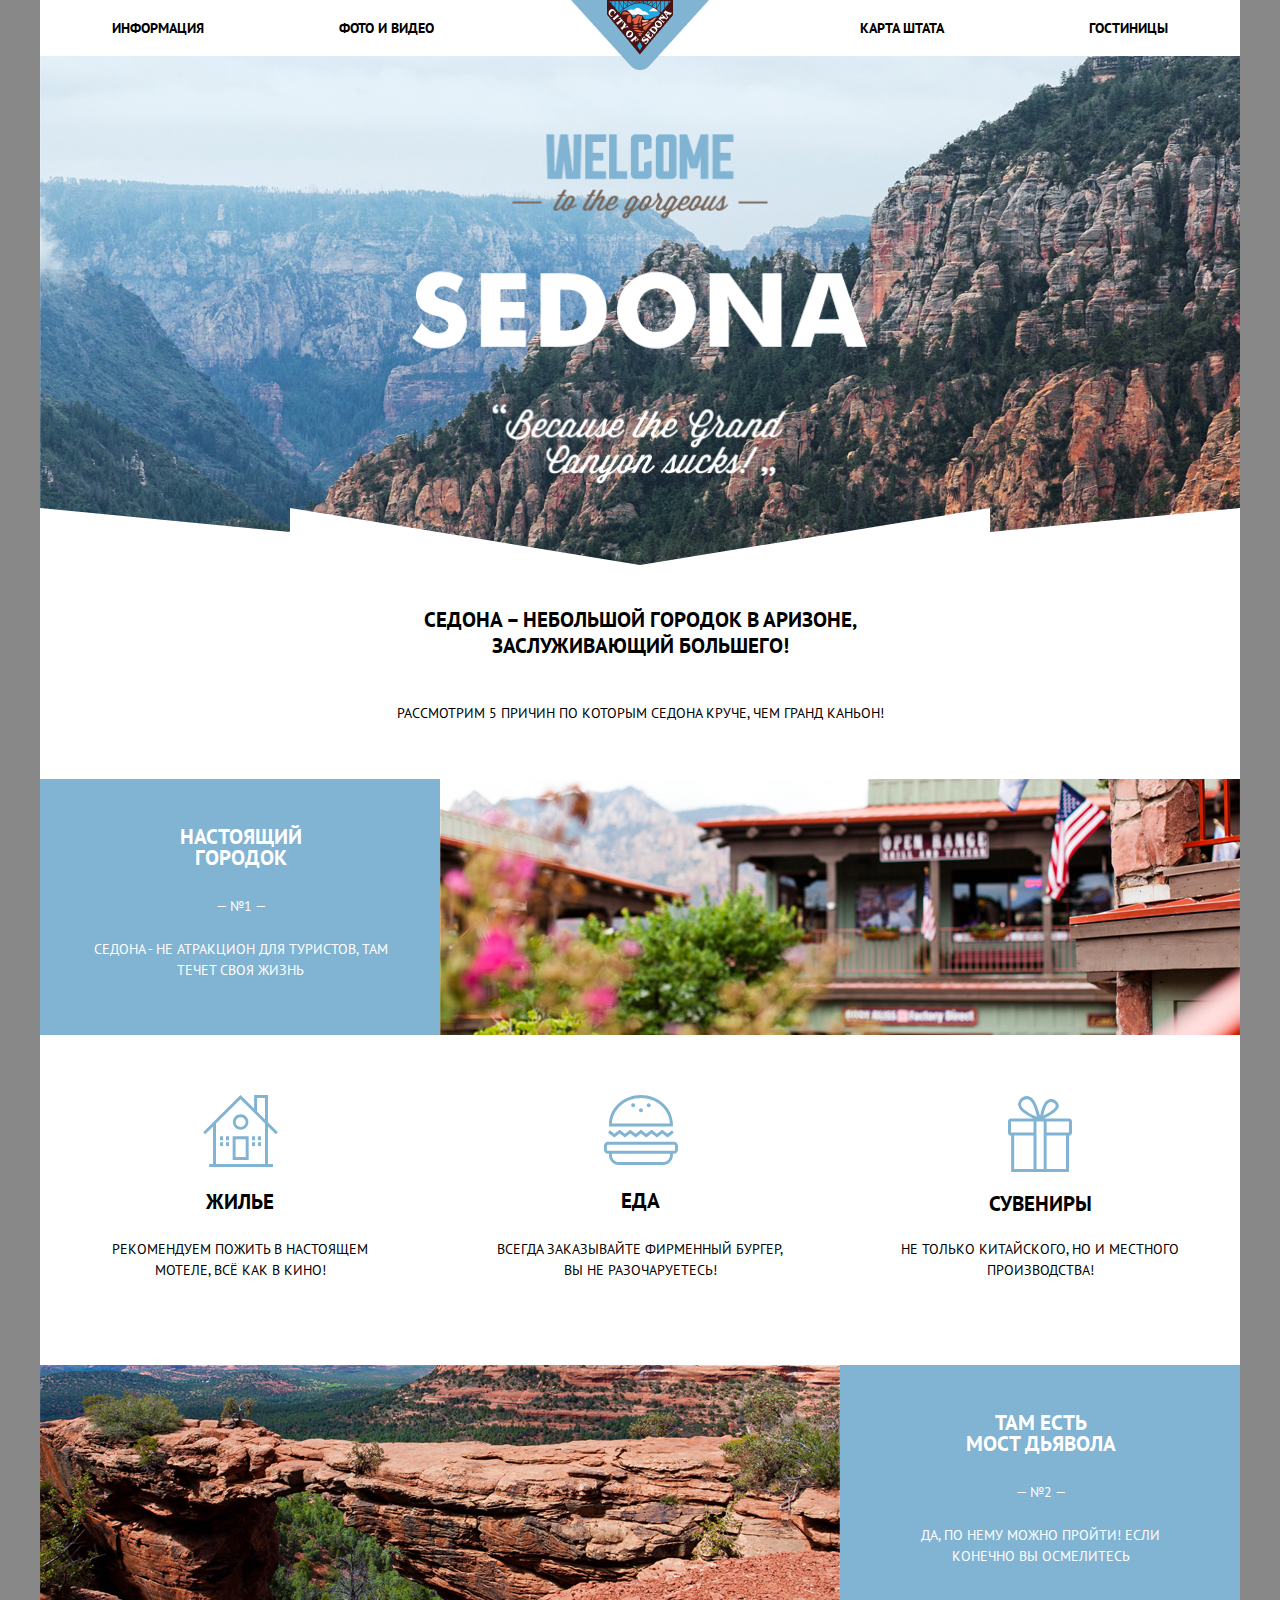
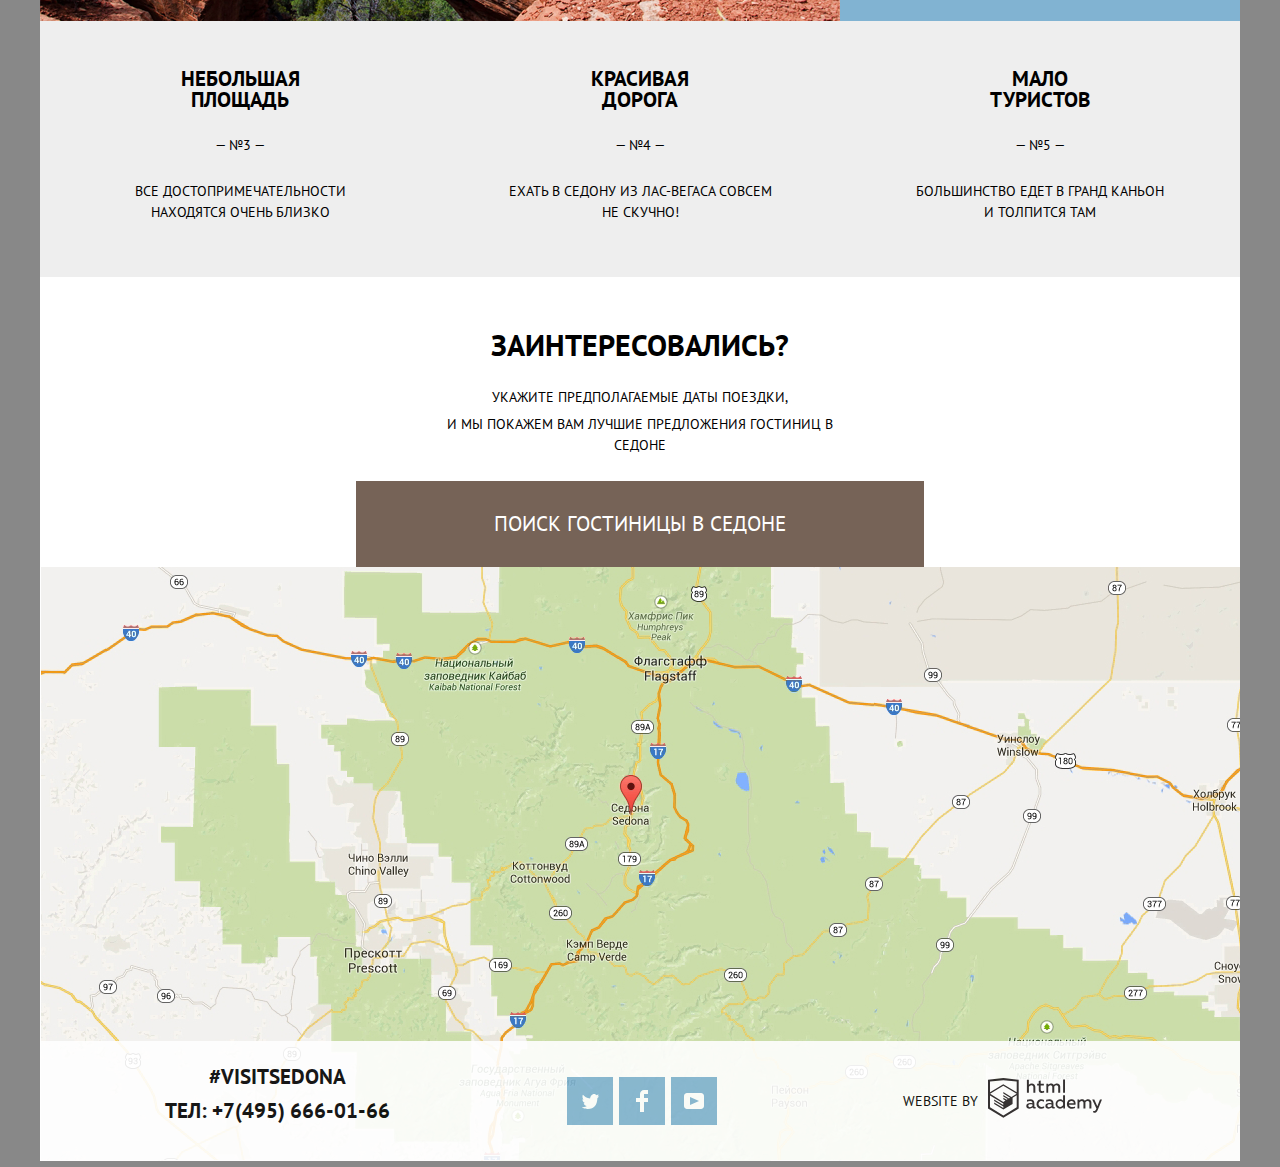
==== commit eb6f7026: "pp" ====
--- a/index.html
+++ b/index.html
@@ -14,15 +14,13 @@
         <a class="main-header-logo">
           <img src="img/logo.png" alt="Логотип Sedona">
         </a>
-        <div class="main-navigation-wrapper">
-          <ul class="site-navigation">
+          <ul class="site-navigation main-navigation-wrapper">
           <li>
             <a href="#">Информация</a>
           </li>
           <li>
             <a href="#">Фото и Видео</a>
           </li>
-          <li></li>
           <li>
             <a href="#">Карта штата</a>
           </li>
@@ -30,7 +28,6 @@
             <a href="hotels.html">Гостиницы</a>
           </li>
           </ul>
-        </div>
       </nav>
     </header>
 
--- a/css/style.css
+++ b/css/style.css
@@ -23,7 +23,6 @@
 /* Global */
 
 body {
-  min-width: 1280px;
   margin: 0;
   padding: 0;
   font-family: "PT Sans", Arial, sans-serif;
@@ -107,7 +106,6 @@
 
 .site-navigation {
   display: flex;
-  flex-wrap: wrap;
   justify-content: space-between;
   align-items: center;
   list-style: none;
@@ -115,6 +113,7 @@
   width: 1200px;
   height: 56px;
 }
+
 
 .site-navigation,
 .feature-list,
@@ -133,9 +132,24 @@
 }
 
 .site-navigation li {
+  margin: 0;
+  padding: 0;
+}
+
+.site-navigation li:first-child {
   margin-left: 72px;
+  margin-right: 10px;
+}
+
+.site-navigation li:nth-child(2) {
+  margin-right: 300px;
+}
+
+.site-navigation li:last-child {
   margin-right: 72px;
-}
+  margin-left: 20px;
+}
+
 .site-navigation a {
   color: var(--basic-black);
   display: block;
@@ -176,7 +190,7 @@
   flex-direction: column;
   flex-wrap: nowrap;
   align-items: center;
-  height: 216px;
+  padding-bottom: 55px;
 }
 
 .sedona .h2 {
@@ -247,6 +261,7 @@
 
 .service-list {
     display: flex;
+    flex-wrap: wrap;
     justify-content: space-around;
     height: 330px;
     align-items: center;
@@ -352,7 +367,7 @@
   display: flex;
   flex-direction: row;
   height: 217px;
-  background-image: url(../img/background-filter.jpg);
+  background-image: url("../img/background-filter.jpg");
 }
 
 .filters fieldset {
@@ -411,7 +426,7 @@
   left: -37px;
   width: 22px;
   height: 17px;
-  background-image: url(../img/bird.svg);
+  background-image: url("../img/bird.svg");
 }
 
 .filter-price {
@@ -518,6 +533,7 @@
 .sort {
   margin-top: 0;
   padding: 0;
+  height: 86px;
   display: flex;
   align-items: center;
   justify-content: flex-start;
@@ -531,12 +547,14 @@
 }
 
 .sort h3 {
+  font-size: 12px;
+  line-height: 18px;
   margin-left: 46px;
 }
 
 .sort-list {
   margin-left: 40px;
-  width: 250px;
+  width: 240px;
   display: flex;
   justify-content: space-between;
   align-items: center;
@@ -571,7 +589,7 @@
   display: flex;
   width: 34px;
   justify-content: space-between;
-  margin-left: 465px;
+  margin-left: 502px;
 }
 
 .sort-item-ud {
@@ -613,9 +631,10 @@
   justify-content: space-between;
   flex-direction: column;
   flex-wrap: nowrap;
-  height: 90px;
+  height: 100px;
   width: 259px;
   margin-left: 29px;
+  padding-bottom: 8px;
 }
 
 .result-item-text h3 {
@@ -623,6 +642,8 @@
 }
 
 .result-item-link {
+  font-size: 21px;
+  line-height: 26px;
   color: var(--basic-black);
 }
 
@@ -638,6 +659,7 @@
 .hotel-price {
   margin: 0;
   height: 21px;
+  padding-bottom: 5px;
   display: flex;
   width: 100%;
 }
@@ -679,13 +701,14 @@
 }
 
 .rate p {
+  display: block;
   width: 110px;
   height: 27px;
   background-color: var(--light-gray);
   text-align: center;
   font-size: 14px;
   line-height: 21px;
-  margin-bottom: 30px;
+  margin-bottom: 33px;
 }
 
 /* Button */
@@ -699,7 +722,6 @@
   background-color: var(--basic-white);
   border: none;
   cursor: pointer;
-  outline: none;
 }
 
 .filter-button {
@@ -816,11 +838,6 @@
   height: 120px;
   z-index: 2;
   opacity: 0.9;
-  display: flex;
-  justify-content: space-around;
-  width: 1200px;
-  background-color: var(--basic-white);
-  position: absolute;
   top: 0px;
   left: 40px;
 }
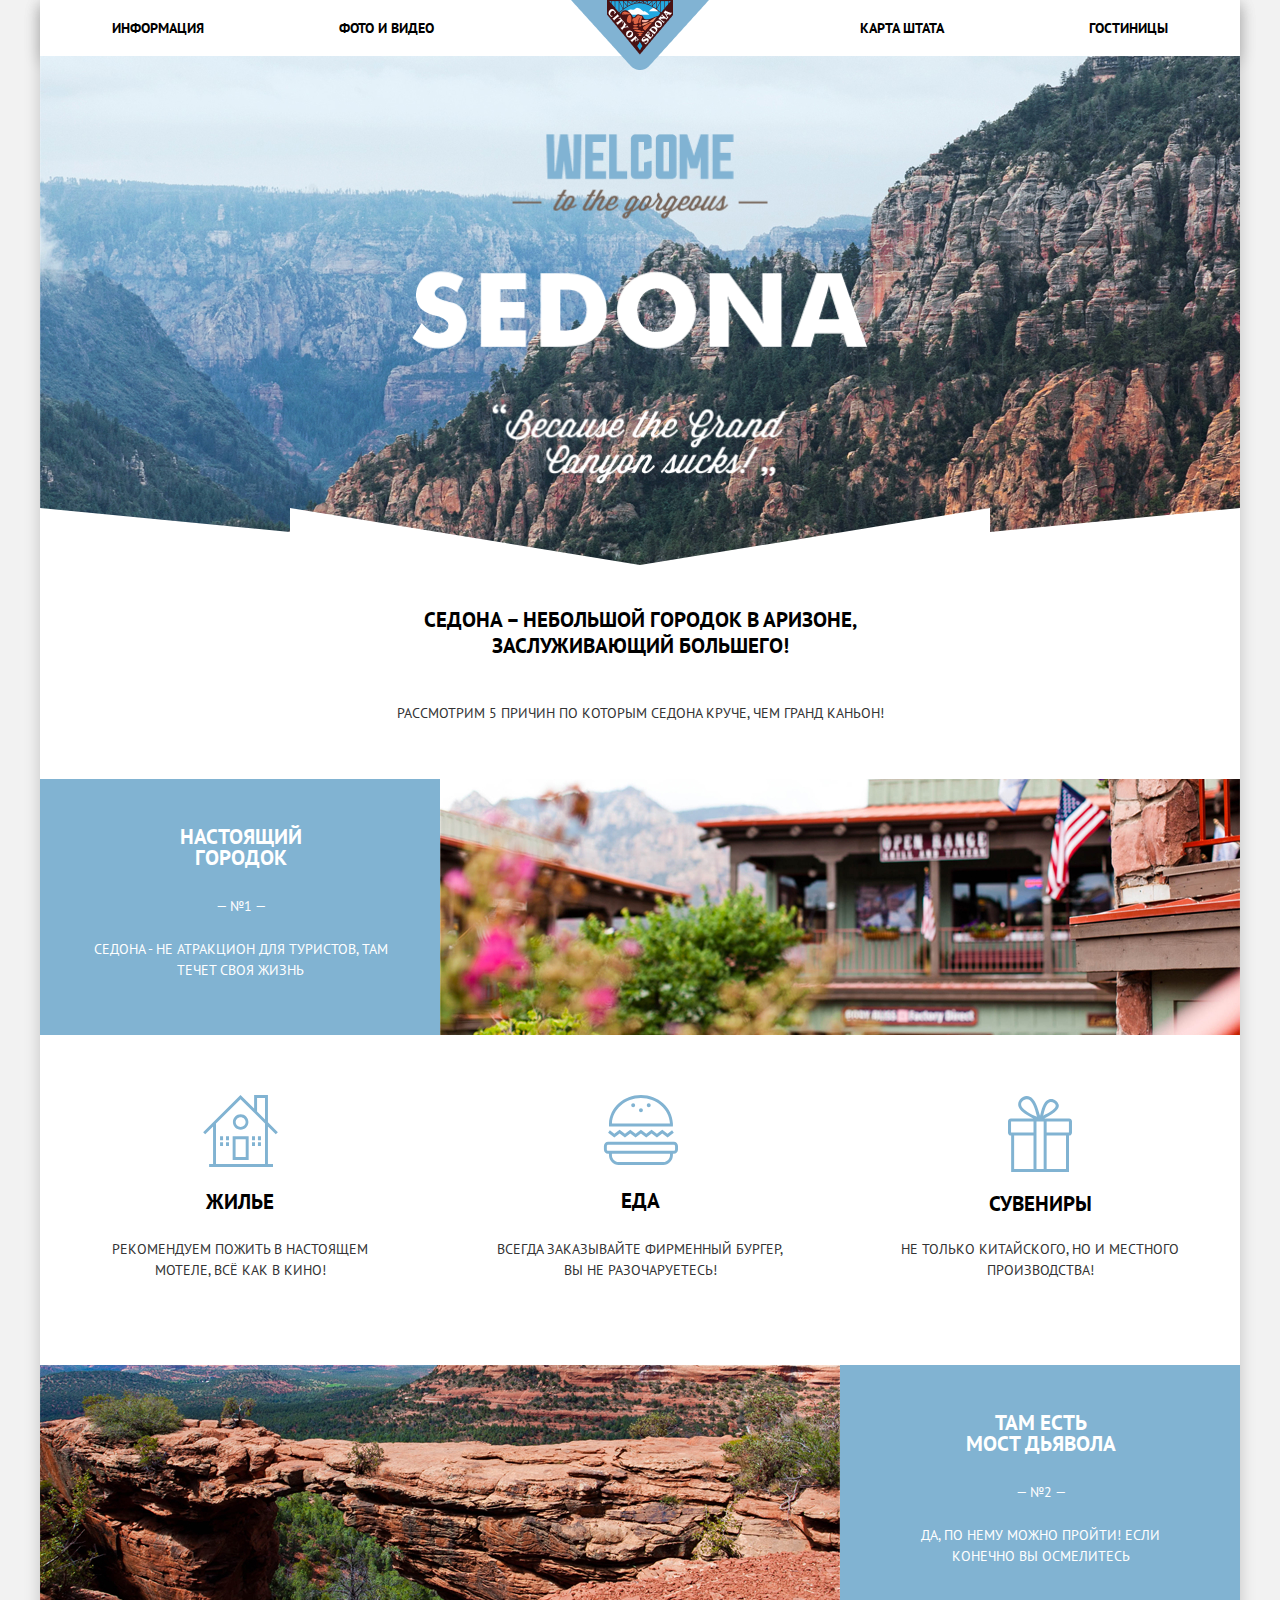
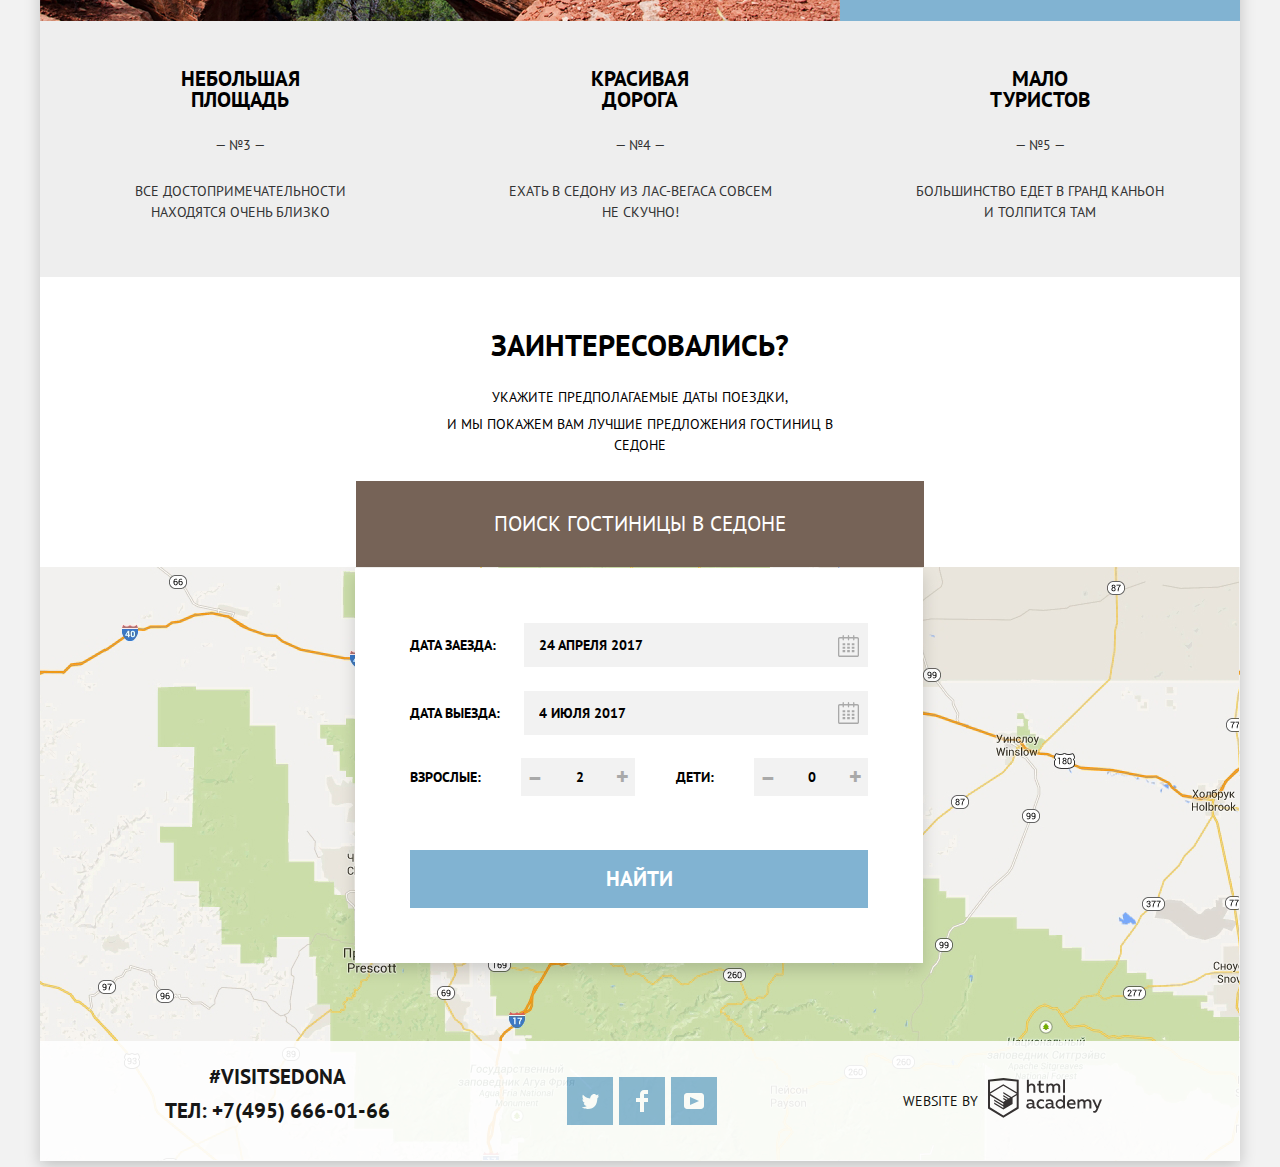
==== commit dc51ed8f: "positions" ====
--- a/index.html
+++ b/index.html
@@ -1,20 +1,21 @@
 <!DOCTYPE html>
 <html class="page" lang="ru">
-  <head>
-    <meta charset="utf-8">
-    <title>HTML Academy: Седона</title>
-    <link href="https://fonts.googleapis.com/css2?family=PT+Sans:wght@400;700&display=swap" rel="stylesheet">
-    <link href="css/normalize.css" rel="stylesheet">
-    <link href="css/style.css" rel="stylesheet">
-  </head>
-
-  <body class="page-body">
+<head>
+  <meta charset="utf-8">
+  <title>HTML Academy: Седона</title>
+  <link href="https://fonts.googleapis.com/css2?family=PT+Sans:wght@400;700&display=swap" rel="stylesheet">
+  <link href="css/normalize.css" rel="stylesheet">
+  <link href="css/style.css" rel="stylesheet">
+</head>
+
+<body class="page-body">
+  <div class="page-container">
     <header class="main-header">
       <nav class="main-navigation">
         <a class="main-header-logo">
-          <img src="img/logo.png" alt="Логотип Sedona">
+          <img src="img/logo.png" width="138" height="70" alt="Логотип Sedona">
         </a>
-          <ul class="site-navigation main-navigation-wrapper">
+        <ul class="site-navigation main-navigation-wrapper">
           <li>
             <a href="#">Информация</a>
           </li>
@@ -27,7 +28,7 @@
           <li>
             <a href="hotels.html">Гостиницы</a>
           </li>
-          </ul>
+        </ul>
       </nav>
     </header>
 
@@ -36,7 +37,7 @@
       <section class="banner">
         <h2 class="visually-hidden">Welcome</h2>
         <img class="welcome-sedona" src="img/welcome.png" width="456" height="350" alt="welcome">
-        <img src="img/shape-4.svg" width="1200" height="57" alt="">
+        <img src="img/shape-4.svg" width="1200" height="57" alt="Добро пожаловать в Седону">
       </section>
       <section class="sedona">
         <h2 class="h2">Седона &ndash; небольшой городок в Аризоне, заслуживающий большего!</h2>
@@ -47,9 +48,9 @@
         <ul class="feature-list">
           <li class="feature-item feature-item-picture">
             <div class="feature-text">
-            <h3>Настоящий городок</h3>
-            <p>— №1 —</p>
-            <p>Седона - не атракцион для туристов, там течет своя жизнь</p>
+              <h3>Настоящий городок</h3>
+              <p>— №1 —</p>
+              <p>Седона - не атракцион для туристов, там течет своя жизнь</p>
             </div>
             <img src="img/realcity.jpg" width="800" height="256" alt="преимущество №1">
           </li>
@@ -76,9 +77,9 @@
           <li class="feature-item feature-item-picture">
             <img src="img/diablobridge.jpg" width="800" height="256" alt="преимущество №2">
             <div class="feature-text">
-            <h3>Там есть мост&nbsp;дьявола</h3>
-            <p>— №2 —</p>
-            <p>Да, по нему можно пройти! Если конечно вы осмелитесь</p>
+              <h3>Там есть мост&nbsp;дьявола</h3>
+              <p>— №2 —</p>
+              <p>Да, по нему можно пройти! Если конечно вы осмелитесь</p>
             </div>
           </li>
           <li class="feature-item">
@@ -105,9 +106,9 @@
       <section class="feedback">
         <h2 class="visually-hidden">Обратная связь</h2>
         <div class="feedback-text">
-         <p class="h2">Заинтересовались?</p>
-         <p>Укажите предполагаемые даты поездки,</p>
-         <p>и мы покажем вам лучшие предложения гостиниц в седоне</p>
+          <p class="h2">Заинтересовались?</p>
+          <p>Укажите предполагаемые даты поездки,</p>
+          <p>и мы покажем вам лучшие предложения гостиниц в седоне</p>
         </div>
         <a href="#" class="find-button">поиск гостиницы в седоне</a>
         <div class="map">
@@ -128,82 +129,83 @@
         <li><a class="social-button" href="twitter.com">
           <span class="visually-hidden">twitter.com</span>
           <svg aria-hidden="true" focusable="false" width="17" height="16" viewBox="0 0 17 16" fill="none" xmlns="http://www.w3.org/2000/svg">
-          <path d="M10.95 1.14409C12.635 0.648089 13.934 1.41409 14.527 2.32309C15.2 2.09209 15.858 1.84209 16.538 1.61509C16.5249 2.30145 16.2117 2.94761 15.681 3.38309C16.366 3.55309 16.985 2.89209 16.985 2.89209C16.816 3.89209 15.979 4.68009 15.422 4.91609C15.191 11.6661 12.247 16.1331 5.34498 15.9981H4.89898C4.48898 15.9981 0.734977 15.5381 0.000976562 14.1111C2.27198 14.3071 3.89398 13.6891 4.69398 12.9341C3.73398 12.6341 2.01498 12.4571 1.71498 9.98409C2.06398 10.0901 2.27898 10.2121 2.90498 10.1031C1.70498 9.24709 0.373977 8.53009 0.447977 6.33009C0.732977 6.65809 1.51498 6.86609 1.78798 6.80209C1.08498 6.56109 -0.182023 3.44209 0.893977 1.85009C2.71198 3.70409 4.62898 5.45609 8.04598 5.62309C8.25398 3.33009 9.18298 1.79309 10.95 1.14409Z" fill="white"/>
+            <path d="M10.95 1.14409C12.635 0.648089 13.934 1.41409 14.527 2.32309C15.2 2.09209 15.858 1.84209 16.538 1.61509C16.5249 2.30145 16.2117 2.94761 15.681 3.38309C16.366 3.55309 16.985 2.89209 16.985 2.89209C16.816 3.89209 15.979 4.68009 15.422 4.91609C15.191 11.6661 12.247 16.1331 5.34498 15.9981H4.89898C4.48898 15.9981 0.734977 15.5381 0.000976562 14.1111C2.27198 14.3071 3.89398 13.6891 4.69398 12.9341C3.73398 12.6341 2.01498 12.4571 1.71498 9.98409C2.06398 10.0901 2.27898 10.2121 2.90498 10.1031C1.70498 9.24709 0.373977 8.53009 0.447977 6.33009C0.732977 6.65809 1.51498 6.86609 1.78798 6.80209C1.08498 6.56109 -0.182023 3.44209 0.893977 1.85009C2.71198 3.70409 4.62898 5.45609 8.04598 5.62309C8.25398 3.33009 9.18298 1.79309 10.95 1.14409Z" fill="white"/>
           </svg>
         </a>
-        </li>
-        <li><a class="social-button" href="facebook.com">
-          <span class="visually-hidden">facebook.com</span>
-          <svg aria-hidden="true" focusable="false" width="12" height="22" viewBox="0 0 12 22" fill="none" xmlns="http://www.w3.org/2000/svg">
+      </li>
+      <li><a class="social-button" href="facebook.com">
+        <span class="visually-hidden">facebook.com</span>
+        <svg aria-hidden="true" focusable="false" width="12" height="22" viewBox="0 0 12 22" fill="none" xmlns="http://www.w3.org/2000/svg">
           <path d="M12 4V0H8C5.79086 0 4 1.79086 4 4V8H0V12H4V22H8V12H12V8H8V4H12Z" fill="white"/>
-          </svg>
-        </a>
-        </li>
-        <li><a class="social-button" href="youtube.com">
-          <span class="visually-hidden">youtube.com</span>
-          <svg aria-hidden="true" focusable="false" width="20" height="16" viewBox="0 0 20 16" fill="none" xmlns="http://www.w3.org/2000/svg">
-          <path fill-rule="evenodd" clip-rule="evenodd" d="M3 0H17C18.65 0 20 1.35 20 3V13C20 14.65 18.65 16 17 16H3C1.35 16 0 14.65 0 13V3C0 1.35 1.35 0 3 0ZM6.027 4.002V11.998L15.014 8L6.027 4.002Z" fill="white"/>
-          </svg>
-        </a>
-        </li>
-      </ul>
-      <section class="footer-copyright">
-        <h3 class="visually-hidden">Логотип</h3>
-      <p>Website by</p>
-      <a class="button copyright-button" href="https://htmlacademy.ru/intensive/htmlcss">
-        <span class="visually-hidden">Логотип Академии</span>
-        <svg aria-hidden="true" focusable="false" width="114" height="40" viewBox="0 0 114 40" fill="none" xmlns="http://www.w3.org/2000/svg">
-        <path fill-rule="evenodd" clip-rule="evenodd" d="M15.5197 0.057373H15.3509L0 1.71895V30.4945L15.3509 39.8382L30.7018 30.4945V1.71895L15.5197 0.057373ZM77.0183 1.62185H75.0876V14.7311H77.0183V1.62185ZM40.8619 1.63264V6.76843C41.6131 5.9864 42.6386 5.5436 43.7105 5.53843C44.6823 5.47908 45.6329 5.84495 46.3253 6.54479C47.0177 7.24462 47.3866 8.21244 47.3399 9.20685V14.7634H45.367V9.46579C45.4231 8.94897 45.2754 8.43059 44.9566 8.02553C44.6377 7.62047 44.174 7.36218 43.6683 7.3079H43.3518C42.3456 7.36979 41.4321 7.9295 40.9041 8.80764V14.7634H38.8995V1.63264H40.8619ZM77.0183 30.4837H75.2775V29.0595C74.4828 30.1353 73.23 30.7538 71.9119 30.7211C69.4751 30.5528 67.5825 28.4822 67.5825 25.9845C67.5825 23.4867 69.4751 21.4162 71.9119 21.2479C73.1195 21.2052 74.2818 21.7203 75.0771 22.6505V17.3205H77.0183V30.4837ZM47.0656 29.0595C47.263 29.0515 47.4583 29.0152 47.6459 28.9516V30.3866C47.2482 30.5404 46.826 30.6172 46.4009 30.6132C45.6482 30.6769 44.9394 30.2429 44.639 29.5342C43.7036 30.31 42.5302 30.7227 41.3261 30.6995C39.733 30.6995 38.256 29.804 38.256 27.9482C38.256 25.65 40.3661 24.9379 42.1702 24.9379C42.9402 24.9505 43.707 25.0408 44.4596 25.2076V24.884C44.4596 23.805 43.6578 22.9742 42.1491 22.9742C41.0585 22.9764 39.9804 23.2116 38.9839 23.6647V21.8305C40.0678 21.451 41.204 21.2506 42.3495 21.2371C44.8394 21.2371 46.3693 22.4455 46.3693 25.1753V28.4121C46.3546 28.5668 46.401 28.721 46.4981 28.8406C46.5951 28.9601 46.7349 29.035 46.8862 29.0487H47.0656V29.0595ZM40.2711 27.8403C40.298 28.229 40.4761 28.5905 40.7655 28.844C41.055 29.0974 41.4317 29.2217 41.8115 29.189H41.9275C42.8819 29.1906 43.7973 28.8022 44.4702 28.11V26.5779C43.842 26.4414 43.2026 26.3655 42.5605 26.3513C41.5055 26.3513 40.2817 26.7074 40.2817 27.8403H40.2711ZM56.0229 21.9384C55.1962 21.4632 54.2596 21.2246 53.3115 21.2479H52.9422C51.7332 21.2873 50.5891 21.8166 49.7619 22.7192C48.9347 23.6218 48.4923 24.8236 48.5321 26.06V26.5024C48.6957 29.0004 50.805 30.8921 53.2482 30.7318C54.2519 30.7555 55.2477 30.5452 56.1601 30.1168V28.2718C55.3769 28.7215 54.4945 28.9591 53.5963 28.9624C52.5199 29.0288 51.4963 28.4793 50.9385 27.5356C50.3806 26.5918 50.3806 25.4095 50.9385 24.4658C51.4963 23.522 52.5199 22.9725 53.5963 23.039C54.461 23.0357 55.3066 23.2989 56.0229 23.7942V21.9384ZM66.1514 29.0595C66.3488 29.0515 66.5441 29.0152 66.7317 28.9516V30.3866C66.334 30.5404 65.9118 30.6172 65.4867 30.6132C64.734 30.6769 64.0252 30.2429 63.7248 29.5342C62.7894 30.31 61.616 30.7227 60.4119 30.6995C58.8188 30.6995 57.3417 29.804 57.3417 27.9482C57.3417 25.65 59.4518 24.9379 61.256 24.9379C62.0259 24.9505 62.7928 25.0408 63.5454 25.2076V24.884C63.5454 23.805 62.7436 22.9742 61.2349 22.9742C60.1443 22.9764 59.0662 23.2116 58.0697 23.6647V21.8305C59.1536 21.451 60.2897 21.2506 61.4353 21.2371C63.9252 21.2371 65.455 22.4455 65.455 25.1753V28.4121C65.4404 28.5668 65.4868 28.721 65.5838 28.8406C65.6809 28.9601 65.8207 29.035 65.972 29.0487H66.1514V29.0595ZM59.855 28.8481C59.5632 28.5943 59.3837 28.2311 59.3569 27.8403H59.378C59.378 26.7074 60.5385 26.3513 61.6569 26.3513C62.299 26.3655 62.9383 26.4414 63.5665 26.5779V28.11C62.8937 28.8022 61.9782 29.1906 61.0239 29.189H60.9078C60.5263 29.2247 60.1469 29.1019 59.855 28.8481ZM69.3271 25.9305C69.3271 24.2859 70.6308 22.9526 72.239 22.9526L72.2601 23.0066C73.4742 23.0066 74.5742 23.7382 75.0665 24.8732V27.0311C74.5856 28.1871 73.4673 28.9296 72.239 28.9084C70.6308 28.9084 69.3271 27.5752 69.3271 25.9305ZM83.3486 21.2479C86.8408 21.2479 88.0541 24.1395 87.4844 26.7397H80.922C81.1436 28.3582 82.6839 29.0163 84.2876 29.0163C85.2509 29.0196 86.2027 28.8021 87.0729 28.3797V30.1061C86.0736 30.5421 84.9939 30.7519 83.9078 30.7211C81.2385 30.7211 78.8963 29.189 78.8963 25.9521C78.8362 24.7502 79.2482 23.5736 80.0408 22.6841C80.8334 21.7945 81.9408 21.2658 83.1165 21.2155H83.3486V21.2479ZM80.8693 25.1753C80.9704 23.8237 82.1216 22.8104 83.4436 22.9095H83.4858C84.1064 22.8531 84.7196 23.08 85.1612 23.5295C85.6028 23.979 85.8275 24.6051 85.7752 25.24H80.8693V25.1753ZM89.489 30.4621V21.4961H91.2298V22.575C91.9777 21.7197 93.041 21.2229 94.1628 21.2047C95.2951 21.1328 96.3712 21.7163 96.9482 22.7153C97.7407 21.8335 98.8477 21.3161 100.018 21.2803C100.952 21.2327 101.859 21.6011 102.507 22.2901C103.154 22.9792 103.478 23.9213 103.394 24.8732V30.4837H101.39V24.9271C101.437 24.4734 101.306 24.0191 101.024 23.6647C100.743 23.3104 100.336 23.0852 99.8917 23.039H99.6174C98.7512 23.0941 97.9525 23.536 97.4335 24.2474V30.4837H95.4289V24.9271C95.4728 24.47 95.3357 24.0139 95.0481 23.6611C94.7606 23.3082 94.3467 23.088 93.8991 23.0497H93.6881C92.7466 23.1344 91.8915 23.6449 91.3564 24.4416V30.5161H89.5312L89.489 30.4621ZM113.977 21.4745H111.972L109.324 28.2718L106.306 21.4853H104.196L108.417 30.5484L108.237 31.0016C107.72 32.3611 107.003 33.0516 106.053 33.0516C105.75 33.0548 105.447 33.0112 105.156 32.9221V34.6161C105.536 34.7125 105.926 34.7632 106.317 34.7671C107.646 34.7671 108.902 34.0226 109.851 31.6813L113.977 21.4745ZM52.689 5.78658V2.54974L50.7266 3.01369V5.73264H49.144V7.49132H50.7899V11.9905C50.7231 12.817 51.0244 13.6301 51.61 14.2038C52.1955 14.7775 53.0028 15.0505 53.8073 14.9468C54.5996 14.9535 55.3875 14.8259 56.139 14.5692V12.8429C55.5727 13.0781 54.9672 13.199 54.356 13.199C53.2165 13.199 52.689 12.8105 52.689 11.6237V7.5129H55.8541V5.78658H52.689ZM58.3862 14.7526V5.75421H60.1376V6.83316C60.8811 5.97655 61.9403 5.476 63.0601 5.45211C64.1624 5.38099 65.2146 5.93142 65.8032 6.88711C66.5958 6.00534 67.7028 5.48794 68.8734 5.45211C69.8138 5.41462 70.7233 5.79859 71.364 6.50353C72.0046 7.20846 72.3126 8.16418 72.2073 9.12053V14.7418H70.2028V9.18527C70.2499 8.73151 70.1184 8.27721 69.8373 7.92287C69.5561 7.56853 69.1485 7.34334 68.7046 7.29711H68.4619C67.5957 7.35228 66.797 7.7942 66.278 8.50553V14.7418H64.2734V9.18527C64.3206 8.73151 64.1891 8.27721 63.9079 7.92287C63.6268 7.56853 63.2191 7.34334 62.7752 7.29711H62.5326C61.5911 7.38181 60.736 7.89229 60.2009 8.68895V14.7634H58.3862V14.7526ZM28.6972 29.3033L28.7078 29.2968L28.6972 29.3184V29.3033ZM28.6972 17.3205V29.3033L15.3509 37.4321L2.00459 29.3184V17.5147L15.2876 25.6068V27.0311L6.18257 21.5284V22.9418L15.3404 28.5632V30.0629L6.19312 24.4955V25.9521L15.3509 31.5734L24.5826 25.9197V19.8129L28.6972 17.3205ZM28.7078 15.7776L25.0362 17.9355L23.3482 19.0145L15.3087 14.0837V15.4971L22.156 19.7266L22.0083 19.8237L20.9532 20.4063L15.2876 16.9537V18.3995L19.761 21.1184L18.706 21.8413L15.3298 19.7913V21.2047L17.5454 22.5426L15.2982 23.9021L2.11009 15.864L15.3087 7.72869L28.7078 15.7776ZM15.2876 6.27211L28.7078 14.3534V3.56395L15.3615 2.12895L2.01514 3.56395V14.3534L15.2876 6.27211Z" fill="#231F20"/>
         </svg>
       </a>
-      </section>
-    </footer>
-
-
-    <section class="modal modal-show">
-      <h2 class="visually-hidden">Поиск гостинницы в Седоне</h2>
-      <form class="find-form" action="https://echo.htmlacademy.ru">
-        <div class="modal-container">
-        <div class="date">
-          <label class="date-label" for="date-in-id">Дата заезда:</label>
-          <input class="date-num" type="text" id="date-in-id" name="date-in-name" value="24 апреля 2017">
-          <button type="button" class="button date-in-button">
-            <span class="visually-hidden">Календарь</span>
-            <svg aria-hidden="true" focusable="false" width="21" height="23" viewBox="0 0 21 23" fill="none" xmlns="http://www.w3.org/2000/svg">
+    </li>
+    <li><a class="social-button" href="youtube.com">
+      <span class="visually-hidden">youtube.com</span>
+      <svg aria-hidden="true" focusable="false" width="20" height="16" viewBox="0 0 20 16" fill="none" xmlns="http://www.w3.org/2000/svg">
+        <path fill-rule="evenodd" clip-rule="evenodd" d="M3 0H17C18.65 0 20 1.35 20 3V13C20 14.65 18.65 16 17 16H3C1.35 16 0 14.65 0 13V3C0 1.35 1.35 0 3 0ZM6.027 4.002V11.998L15.014 8L6.027 4.002Z" fill="white"/>
+      </svg>
+    </a>
+  </li>
+</ul>
+<section class="footer-copyright">
+  <h3 class="visually-hidden">Логотип</h3>
+  <p>Website by</p>
+  <a class="button copyright-button" href="https://htmlacademy.ru/intensive/htmlcss">
+    <span class="visually-hidden">Логотип Академии</span>
+    <svg aria-hidden="true" focusable="false" width="114" height="40" viewBox="0 0 114 40" fill="none" xmlns="http://www.w3.org/2000/svg">
+      <path fill-rule="evenodd" clip-rule="evenodd" d="M15.5197 0.057373H15.3509L0 1.71895V30.4945L15.3509 39.8382L30.7018 30.4945V1.71895L15.5197 0.057373ZM77.0183 1.62185H75.0876V14.7311H77.0183V1.62185ZM40.8619 1.63264V6.76843C41.6131 5.9864 42.6386 5.5436 43.7105 5.53843C44.6823 5.47908 45.6329 5.84495 46.3253 6.54479C47.0177 7.24462 47.3866 8.21244 47.3399 9.20685V14.7634H45.367V9.46579C45.4231 8.94897 45.2754 8.43059 44.9566 8.02553C44.6377 7.62047 44.174 7.36218 43.6683 7.3079H43.3518C42.3456 7.36979 41.4321 7.9295 40.9041 8.80764V14.7634H38.8995V1.63264H40.8619ZM77.0183 30.4837H75.2775V29.0595C74.4828 30.1353 73.23 30.7538 71.9119 30.7211C69.4751 30.5528 67.5825 28.4822 67.5825 25.9845C67.5825 23.4867 69.4751 21.4162 71.9119 21.2479C73.1195 21.2052 74.2818 21.7203 75.0771 22.6505V17.3205H77.0183V30.4837ZM47.0656 29.0595C47.263 29.0515 47.4583 29.0152 47.6459 28.9516V30.3866C47.2482 30.5404 46.826 30.6172 46.4009 30.6132C45.6482 30.6769 44.9394 30.2429 44.639 29.5342C43.7036 30.31 42.5302 30.7227 41.3261 30.6995C39.733 30.6995 38.256 29.804 38.256 27.9482C38.256 25.65 40.3661 24.9379 42.1702 24.9379C42.9402 24.9505 43.707 25.0408 44.4596 25.2076V24.884C44.4596 23.805 43.6578 22.9742 42.1491 22.9742C41.0585 22.9764 39.9804 23.2116 38.9839 23.6647V21.8305C40.0678 21.451 41.204 21.2506 42.3495 21.2371C44.8394 21.2371 46.3693 22.4455 46.3693 25.1753V28.4121C46.3546 28.5668 46.401 28.721 46.4981 28.8406C46.5951 28.9601 46.7349 29.035 46.8862 29.0487H47.0656V29.0595ZM40.2711 27.8403C40.298 28.229 40.4761 28.5905 40.7655 28.844C41.055 29.0974 41.4317 29.2217 41.8115 29.189H41.9275C42.8819 29.1906 43.7973 28.8022 44.4702 28.11V26.5779C43.842 26.4414 43.2026 26.3655 42.5605 26.3513C41.5055 26.3513 40.2817 26.7074 40.2817 27.8403H40.2711ZM56.0229 21.9384C55.1962 21.4632 54.2596 21.2246 53.3115 21.2479H52.9422C51.7332 21.2873 50.5891 21.8166 49.7619 22.7192C48.9347 23.6218 48.4923 24.8236 48.5321 26.06V26.5024C48.6957 29.0004 50.805 30.8921 53.2482 30.7318C54.2519 30.7555 55.2477 30.5452 56.1601 30.1168V28.2718C55.3769 28.7215 54.4945 28.9591 53.5963 28.9624C52.5199 29.0288 51.4963 28.4793 50.9385 27.5356C50.3806 26.5918 50.3806 25.4095 50.9385 24.4658C51.4963 23.522 52.5199 22.9725 53.5963 23.039C54.461 23.0357 55.3066 23.2989 56.0229 23.7942V21.9384ZM66.1514 29.0595C66.3488 29.0515 66.5441 29.0152 66.7317 28.9516V30.3866C66.334 30.5404 65.9118 30.6172 65.4867 30.6132C64.734 30.6769 64.0252 30.2429 63.7248 29.5342C62.7894 30.31 61.616 30.7227 60.4119 30.6995C58.8188 30.6995 57.3417 29.804 57.3417 27.9482C57.3417 25.65 59.4518 24.9379 61.256 24.9379C62.0259 24.9505 62.7928 25.0408 63.5454 25.2076V24.884C63.5454 23.805 62.7436 22.9742 61.2349 22.9742C60.1443 22.9764 59.0662 23.2116 58.0697 23.6647V21.8305C59.1536 21.451 60.2897 21.2506 61.4353 21.2371C63.9252 21.2371 65.455 22.4455 65.455 25.1753V28.4121C65.4404 28.5668 65.4868 28.721 65.5838 28.8406C65.6809 28.9601 65.8207 29.035 65.972 29.0487H66.1514V29.0595ZM59.855 28.8481C59.5632 28.5943 59.3837 28.2311 59.3569 27.8403H59.378C59.378 26.7074 60.5385 26.3513 61.6569 26.3513C62.299 26.3655 62.9383 26.4414 63.5665 26.5779V28.11C62.8937 28.8022 61.9782 29.1906 61.0239 29.189H60.9078C60.5263 29.2247 60.1469 29.1019 59.855 28.8481ZM69.3271 25.9305C69.3271 24.2859 70.6308 22.9526 72.239 22.9526L72.2601 23.0066C73.4742 23.0066 74.5742 23.7382 75.0665 24.8732V27.0311C74.5856 28.1871 73.4673 28.9296 72.239 28.9084C70.6308 28.9084 69.3271 27.5752 69.3271 25.9305ZM83.3486 21.2479C86.8408 21.2479 88.0541 24.1395 87.4844 26.7397H80.922C81.1436 28.3582 82.6839 29.0163 84.2876 29.0163C85.2509 29.0196 86.2027 28.8021 87.0729 28.3797V30.1061C86.0736 30.5421 84.9939 30.7519 83.9078 30.7211C81.2385 30.7211 78.8963 29.189 78.8963 25.9521C78.8362 24.7502 79.2482 23.5736 80.0408 22.6841C80.8334 21.7945 81.9408 21.2658 83.1165 21.2155H83.3486V21.2479ZM80.8693 25.1753C80.9704 23.8237 82.1216 22.8104 83.4436 22.9095H83.4858C84.1064 22.8531 84.7196 23.08 85.1612 23.5295C85.6028 23.979 85.8275 24.6051 85.7752 25.24H80.8693V25.1753ZM89.489 30.4621V21.4961H91.2298V22.575C91.9777 21.7197 93.041 21.2229 94.1628 21.2047C95.2951 21.1328 96.3712 21.7163 96.9482 22.7153C97.7407 21.8335 98.8477 21.3161 100.018 21.2803C100.952 21.2327 101.859 21.6011 102.507 22.2901C103.154 22.9792 103.478 23.9213 103.394 24.8732V30.4837H101.39V24.9271C101.437 24.4734 101.306 24.0191 101.024 23.6647C100.743 23.3104 100.336 23.0852 99.8917 23.039H99.6174C98.7512 23.0941 97.9525 23.536 97.4335 24.2474V30.4837H95.4289V24.9271C95.4728 24.47 95.3357 24.0139 95.0481 23.6611C94.7606 23.3082 94.3467 23.088 93.8991 23.0497H93.6881C92.7466 23.1344 91.8915 23.6449 91.3564 24.4416V30.5161H89.5312L89.489 30.4621ZM113.977 21.4745H111.972L109.324 28.2718L106.306 21.4853H104.196L108.417 30.5484L108.237 31.0016C107.72 32.3611 107.003 33.0516 106.053 33.0516C105.75 33.0548 105.447 33.0112 105.156 32.9221V34.6161C105.536 34.7125 105.926 34.7632 106.317 34.7671C107.646 34.7671 108.902 34.0226 109.851 31.6813L113.977 21.4745ZM52.689 5.78658V2.54974L50.7266 3.01369V5.73264H49.144V7.49132H50.7899V11.9905C50.7231 12.817 51.0244 13.6301 51.61 14.2038C52.1955 14.7775 53.0028 15.0505 53.8073 14.9468C54.5996 14.9535 55.3875 14.8259 56.139 14.5692V12.8429C55.5727 13.0781 54.9672 13.199 54.356 13.199C53.2165 13.199 52.689 12.8105 52.689 11.6237V7.5129H55.8541V5.78658H52.689ZM58.3862 14.7526V5.75421H60.1376V6.83316C60.8811 5.97655 61.9403 5.476 63.0601 5.45211C64.1624 5.38099 65.2146 5.93142 65.8032 6.88711C66.5958 6.00534 67.7028 5.48794 68.8734 5.45211C69.8138 5.41462 70.7233 5.79859 71.364 6.50353C72.0046 7.20846 72.3126 8.16418 72.2073 9.12053V14.7418H70.2028V9.18527C70.2499 8.73151 70.1184 8.27721 69.8373 7.92287C69.5561 7.56853 69.1485 7.34334 68.7046 7.29711H68.4619C67.5957 7.35228 66.797 7.7942 66.278 8.50553V14.7418H64.2734V9.18527C64.3206 8.73151 64.1891 8.27721 63.9079 7.92287C63.6268 7.56853 63.2191 7.34334 62.7752 7.29711H62.5326C61.5911 7.38181 60.736 7.89229 60.2009 8.68895V14.7634H58.3862V14.7526ZM28.6972 29.3033L28.7078 29.2968L28.6972 29.3184V29.3033ZM28.6972 17.3205V29.3033L15.3509 37.4321L2.00459 29.3184V17.5147L15.2876 25.6068V27.0311L6.18257 21.5284V22.9418L15.3404 28.5632V30.0629L6.19312 24.4955V25.9521L15.3509 31.5734L24.5826 25.9197V19.8129L28.6972 17.3205ZM28.7078 15.7776L25.0362 17.9355L23.3482 19.0145L15.3087 14.0837V15.4971L22.156 19.7266L22.0083 19.8237L20.9532 20.4063L15.2876 16.9537V18.3995L19.761 21.1184L18.706 21.8413L15.3298 19.7913V21.2047L17.5454 22.5426L15.2982 23.9021L2.11009 15.864L15.3087 7.72869L28.7078 15.7776ZM15.2876 6.27211L28.7078 14.3534V3.56395L15.3615 2.12895L2.01514 3.56395V14.3534L15.2876 6.27211Z" fill="#231F20"/>
+    </svg>
+  </a>
+</section>
+</footer>
+
+
+<section class="modal modal-show">
+  <h2 class="visually-hidden">Поиск гостинницы в Седоне</h2>
+  <form class="find-form" action="https://echo.htmlacademy.ru">
+    <div class="modal-container">
+      <div class="date">
+        <label class="date-label" for="date-in-id">Дата заезда:</label>
+        <input class="date-num" type="text" id="date-in-id" name="date-in-name" value="24 апреля 2017">
+        <button type="button" class="button date-in-button">
+          <span class="visually-hidden">Календарь</span>
+          <svg aria-hidden="true" focusable="false" width="21" height="23" viewBox="0 0 21 23" fill="none" xmlns="http://www.w3.org/2000/svg">
             <path fill-rule="evenodd" clip-rule="evenodd" d="M16.406 3.02498H19.251C20.217 3.02498 21 3.84698 21 4.86198V21.164C21 22.179 20.217 23 19.251 23H1.75C0.784 23 0 22.179 0 21.164V4.86198C0 3.84698 0.784 3.02498 1.75 3.02498H4.593V1.64798C4.593 1.26698 4.887 0.958984 5.25 0.958984C5.612 0.958984 5.906 1.26698 5.906 1.64798V3.02498H9.844V1.64798C9.844 1.26698 10.138 0.958984 10.501 0.958984C10.862 0.958984 11.156 1.26698 11.156 1.64798V3.02498H15.094V1.64798C15.094 1.26698 15.387 0.958984 15.75 0.958984C16.112 0.958984 16.406 1.26698 16.406 1.64798V3.02498ZM19.5646 21.484C19.6466 21.3979 19.691 21.2828 19.688 21.164H19.689V4.86198C19.689 4.60898 19.493 4.40298 19.252 4.40298H16.407V5.78098C16.407 6.16198 16.113 6.46998 15.751 6.46998C15.388 6.46998 15.095 6.16198 15.095 5.78098V4.40298H11.157V5.78098C11.157 6.16198 10.863 6.46998 10.502 6.46998C10.139 6.46998 9.845 6.16198 9.845 5.78098V4.40298H5.907V5.78098C5.907 6.16198 5.613 6.46998 5.251 6.46998C4.888 6.46998 4.594 6.16198 4.594 5.78098V4.40298H1.75C1.50263 4.40953 1.30696 4.61458 1.312 4.86198V21.164C1.30696 21.4114 1.50263 21.6164 1.75 21.623H19.251C19.3698 21.6201 19.4826 21.5701 19.5646 21.484Z" fill="#A9A9A9"/>
             <path fill-rule="evenodd" clip-rule="evenodd" d="M4.59399 9.2251H7.21899V11.2911H4.59399V9.2251ZM4.59399 12.6681H7.21899V14.7351H4.59399V12.6681ZM7.21899 16.1121H4.59399V18.1781H7.21899V16.1121ZM9.18799 16.1121H11.813V18.1781H9.18799V16.1121ZM11.813 12.6681H9.18799V14.7351H11.813V12.6681ZM9.18799 9.2251H11.813V11.2911H9.18799V9.2251ZM16.406 16.1121H13.781V18.1781H16.406V16.1121ZM13.781 12.6681H16.406V14.7351H13.781V12.6681ZM16.406 9.2251H13.781V11.2911H16.406V9.2251Z" fill="#A9A9A9"/>
-            </svg>
-          </button>
-        </div>
-        <div class="date">
-          <label class="date-label" for="date-out-id">Дата выезда:</label>
-          <input class="date-num" type="text" id="date-out-id" name="date-out-name" value="4 июля 2017">
-          <button type="button" class="button date-out-button">
-            <span class="visually-hidden">Календарь</span>
-            <svg aria-hidden="true" focusable="false" width="21" height="23" viewBox="0 0 21 23" fill="none" xmlns="http://www.w3.org/2000/svg">
+          </svg>
+        </button>
+      </div>
+      <div class="date">
+        <label class="date-label" for="date-out-id">Дата выезда:</label>
+        <input class="date-num" type="text" id="date-out-id" name="date-out-name" value="4 июля 2017">
+        <button type="button" class="button date-out-button">
+          <span class="visually-hidden">Календарь</span>
+          <svg aria-hidden="true" focusable="false" width="21" height="23" viewBox="0 0 21 23" fill="none" xmlns="http://www.w3.org/2000/svg">
             <path fill-rule="evenodd" clip-rule="evenodd" d="M16.406 3.02498H19.251C20.217 3.02498 21 3.84698 21 4.86198V21.164C21 22.179 20.217 23 19.251 23H1.75C0.784 23 0 22.179 0 21.164V4.86198C0 3.84698 0.784 3.02498 1.75 3.02498H4.593V1.64798C4.593 1.26698 4.887 0.958984 5.25 0.958984C5.612 0.958984 5.906 1.26698 5.906 1.64798V3.02498H9.844V1.64798C9.844 1.26698 10.138 0.958984 10.501 0.958984C10.862 0.958984 11.156 1.26698 11.156 1.64798V3.02498H15.094V1.64798C15.094 1.26698 15.387 0.958984 15.75 0.958984C16.112 0.958984 16.406 1.26698 16.406 1.64798V3.02498ZM19.5646 21.484C19.6466 21.3979 19.691 21.2828 19.688 21.164H19.689V4.86198C19.689 4.60898 19.493 4.40298 19.252 4.40298H16.407V5.78098C16.407 6.16198 16.113 6.46998 15.751 6.46998C15.388 6.46998 15.095 6.16198 15.095 5.78098V4.40298H11.157V5.78098C11.157 6.16198 10.863 6.46998 10.502 6.46998C10.139 6.46998 9.845 6.16198 9.845 5.78098V4.40298H5.907V5.78098C5.907 6.16198 5.613 6.46998 5.251 6.46998C4.888 6.46998 4.594 6.16198 4.594 5.78098V4.40298H1.75C1.50263 4.40953 1.30696 4.61458 1.312 4.86198V21.164C1.30696 21.4114 1.50263 21.6164 1.75 21.623H19.251C19.3698 21.6201 19.4826 21.5701 19.5646 21.484Z" fill="#A9A9A9"/>
             <path fill-rule="evenodd" clip-rule="evenodd" d="M4.59399 9.2251H7.21899V11.2911H4.59399V9.2251ZM4.59399 12.6681H7.21899V14.7351H4.59399V12.6681ZM7.21899 16.1121H4.59399V18.1781H7.21899V16.1121ZM9.18799 16.1121H11.813V18.1781H9.18799V16.1121ZM11.813 12.6681H9.18799V14.7351H11.813V12.6681ZM9.18799 9.2251H11.813V11.2911H9.18799V9.2251ZM16.406 16.1121H13.781V18.1781H16.406V16.1121ZM13.781 12.6681H16.406V14.7351H13.781V12.6681ZM16.406 9.2251H13.781V11.2911H16.406V9.2251Z" fill="#A9A9A9"/>
-            </svg>
-          </button>
-        </div>
-        <div class="persons">
-          <label for="adult-input">Взрослые:</label>
-          <div class="adult">
-            <button type="button" class="button adult-button" aria-label="Убавить количество">&ndash;</button>
-            <input type="number" class="adult-input" id="adult-input" name="adult" value="2">
-            <button type="button" class="button adult-button" aria-label="Добавить количество">+</button>
-          </div>
-          <label for="children-input">Дети:</label>
-          <div class="children">
-            <button type="button" class="button children-button" aria-label="Убавить количество">&ndash;</button>
-            <input type="number" class="children-input" id="children-input" name="children" value="0">
-            <button type="button" class="button children-button" aria-label="Добавить количество">+</button>
-          </div>
-        </div>
-        <button type="submit" class="button find-hotel-button">Найти</button>
+          </svg>
+        </button>
       </div>
-      </form>
-    </section>
-    <script src="js/find.js"></script>
-  </body>
+      <div class="persons">
+        <label for="adult-input">Взрослые:</label>
+        <div class="adult">
+          <button type="button" class="button adult-button" aria-label="Убавить количество">&ndash;</button>
+          <input type="number" class="adult-input" id="adult-input" name="adult" value="2">
+          <button type="button" class="button adult-button" aria-label="Добавить количество">+</button>
+        </div>
+        <label for="children-input">Дети:</label>
+        <div class="children">
+          <button type="button" class="button children-button" aria-label="Убавить количество">&ndash;</button>
+          <input type="number" class="children-input" id="children-input" name="children" value="0">
+          <button type="button" class="button children-button" aria-label="Добавить количество">+</button>
+        </div>
+      </div>
+      <button type="submit" class="button find-hotel-button">Найти</button>
+    </div>
+  </form>
+</section>
+<script src="js/findt.js"></script>
+</div>
+</body>
 </html>
--- a/css/style.css
+++ b/css/style.css
@@ -2,6 +2,7 @@
 
 :root {
   --basic-black: #000000;
+  --text-black: #333333;
   --basic-white: #ffffff;
   --basic-blue: #81b3d2;
   --basic-gray: #eeeeee;
@@ -10,6 +11,7 @@
   --sort-gray: #cacaca;
   --light-gray: #f2f2f2;
   --dark-gray: #a9a9a9;
+  --rate-gray: #666666;
   --gray-hover: #ebebeb;
   --academy-gray: #bdbbbc;
   --extra-black: rgba(255,255,255,0.9);
@@ -18,6 +20,8 @@
   --basic-brown: #766357;
   --extra-brown-hover:#604e43;
   --extra-brown-active:#503e33;
+  --page-shadow: rgba(0, 1, 1, 0.2);
+  --logo-color: #231f20;
 }
 
 /* Global */
@@ -59,25 +63,30 @@
 
 .page {
   height: 100%;
-
 }
 
 .page-body {
   min-height: 100%;
+  background-color: var(--light-gray);
+  position: relative;
+}
+
+.page-container {
   display: grid;
+  justify-content: center;
   grid-template-rows: min-content 1fr min-content;
-  align-content: start;
-  background-color: var(--extra-gray);
-  width: 1280px;
+  position: relative;
+  margin:0 auto;
+  width: 1200px;
+  box-shadow: 0px 5px 15px var(--page-shadow);
+}
+
+.main-header {
+  width: 100%;
   margin: 0 auto;
-  position: relative;
-}
-
-.main-header {
-  width: 1200px;
-  margin: 0 auto;
   padding: 0;
   background-color: var(--basic-white);
+  box-shadow: 0px 5px 15px var(--page-shadow);
 }
 
 .main-header-logo {
@@ -89,12 +98,12 @@
 
 .main-navigation-wrapper {
   background-color: var(--basic-white);
-  width: 1200px;
   margin-bottom: 60px;
   margin: 0 auto;
 }
 
 .main-navigation {
+  width: 100%;
   display: flex;
   flex-direction: column;
   align-items: center;
@@ -105,12 +114,12 @@
 }
 
 .site-navigation {
+  width: 100%;
   display: flex;
   justify-content: space-between;
   align-items: center;
   list-style: none;
   margin: 0;
-  width: 1200px;
   height: 56px;
 }
 
@@ -165,7 +174,6 @@
 /* Container */
 
 .container {
-  width: 1200px;
   margin: 0 auto;
   padding: 0;
   background-color: var(--basic-white);
@@ -206,6 +214,7 @@
 }
 
 .sedona p {
+  color: var(--text-black);
   display: block;
   margin: 0;
   padding: 0;
@@ -260,12 +269,12 @@
 }
 
 .service-list {
-    display: flex;
-    flex-wrap: wrap;
-    justify-content: space-around;
-    height: 330px;
-    align-items: center;
-    width: 100%;
+  display: flex;
+  flex-wrap: wrap;
+  justify-content: space-around;
+  height: 330px;
+  align-items: center;
+  width: 100%;
 }
 
 .service-item {
@@ -286,8 +295,10 @@
   font-size: 21px;
   line-height: 21px;
 }
+
 .service-item p {
   max-width: 297px;
+  color: var(--text-black);
 }
 
 .small-item-list {
@@ -320,6 +331,7 @@
   margin: 0;
   padding: 0;
   max-width: 265px;
+  color: var(--text-black);
 }
 
 .feature-item h3 {
@@ -357,11 +369,14 @@
 }
 
 .map {
-  width: 1199px;
+  width: 1200px;
   height: 594px;
   background-image: url("../img/map.jpg");
 }
 /*Hotels*/
+.filters {
+  width: 100%;
+}
 
 .filters form {
   display: flex;
@@ -508,6 +523,11 @@
   border-radius: 2px;
 }
 
+.min-price,
+.max-price {
+  line-height: 21px;
+}
+
 .min-price {
   margin-left: 52px;
   margin-right: 0;
@@ -672,18 +692,18 @@
   margin-right: 6px;
 }
 
- .buttons {
-   display: flex;
-   justify-content: space-between;
- }
-
- .rate {
-   display: flex;
-   flex-direction: column;
-   justify-content: space-around;
-   margin-left: 522px;
-   height: 100%;
- }
+.buttons {
+  display: flex;
+  justify-content: space-between;
+}
+
+.rate {
+  display: flex;
+  flex-direction: column;
+  justify-content: space-around;
+  margin-left: 522px;
+  height: 100%;
+}
 
 .star-list {
   margin-top: 30px;
@@ -709,6 +729,7 @@
   font-size: 14px;
   line-height: 21px;
   margin-bottom: 33px;
+  color: var(--rate-gray);
 }
 
 /* Button */
@@ -716,7 +737,6 @@
 .button {
   font: inherit;
   text-align: center;
-  color: var(--basic-black);
   vertical-align: middle;
   text-transform: uppercase;
   background-color: var(--basic-white);
@@ -812,34 +832,23 @@
 
 .main-footer {
   grid-row: -1/-1;
+  width: 100%;
   color: var(--basic-black);
-  margin: 0 auto;
+  margin: auto;
   padding: 0;
   height: 120px;
   z-index: 2;
   opacity: 0.9;
-}
-
-.main-footer {
-  display: flex;
-  justify-content: space-between;
-  width: 1200px;
+  display: flex;
+  justify-content: space-between;
   background-color: var(--basic-white);
   position: absolute;
   top: -120px;
-  left: 40px;
+  left: 0;
 }
 
 .hotels-footer {
-  grid-row: -1/-1;
-  color: var(--basic-black);
-  margin: 0 auto;
-  padding: 0;
-  height: 120px;
-  z-index: 2;
-  opacity: 0.9;
-  top: 0px;
-  left: 40px;
+  top: auto;
 }
 
 .footer-contacts {
@@ -923,8 +932,8 @@
   position: absolute;
   width: 568px;
   height: 395px;
-  left: 356px;
-  top: 2170px;
+  left: 315px;
+  top: 2168px;
   background-color: var(--basic-white);
   box-shadow: 0px 7px 15px rgba(0, 1, 1, 0.15);
   font-weight: 700;
@@ -944,16 +953,26 @@
 .modal-container {
   display: flex;
   flex-direction: column;
+  justify-content: space-between;
+  width: 458px;
+  height: 315px;
+  padding: 0;
+  margin: 40px 55px;
+}
+
+.find-form {
+  padding: 0;
+  height: 350px;
+}
+
+.date {
+  display: flex;
   justify-content: space-around;
-  width: 458px;
-  height: 285px;
-  margin: 55px;
-}
-
-.date {
-  display: flex;
-  justify-content: space-around;
-  align-items: center;
+  align-items: center;
+}
+
+.date:first-child {
+  margin-top: 15px;
 }
 
 .date-label {
@@ -1024,6 +1043,8 @@
   font-size: 21px;
   line-height: 26px;
   font-weight: 700;
+  margin-bottom: 15px;
+  margin-top: 30px;
 }
 
 .find-hotel-button:hover {
@@ -1043,7 +1064,7 @@
 .adult,
 .children {
   display: flex;
-  justify-content: space-around;
+  justify-content: space-between;
   align-items: center;
   width: 114px;
   height: 38px;
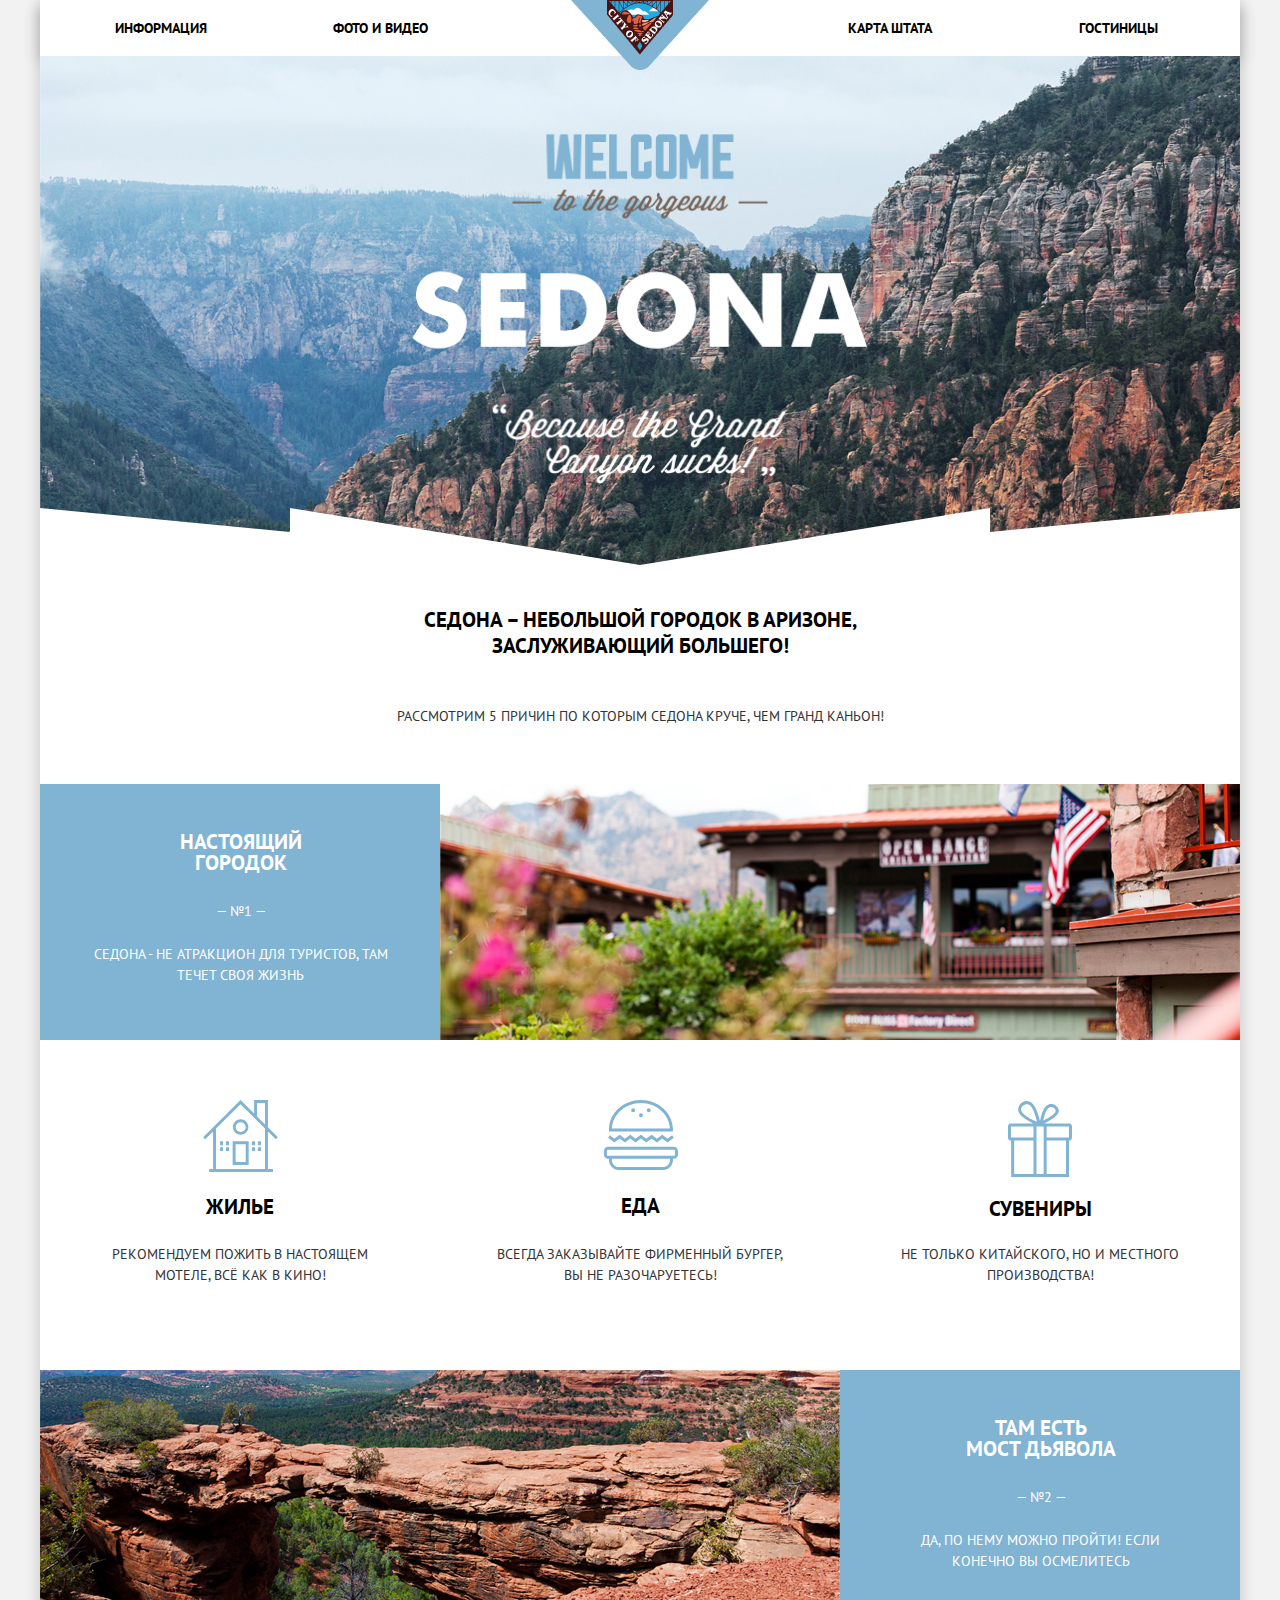
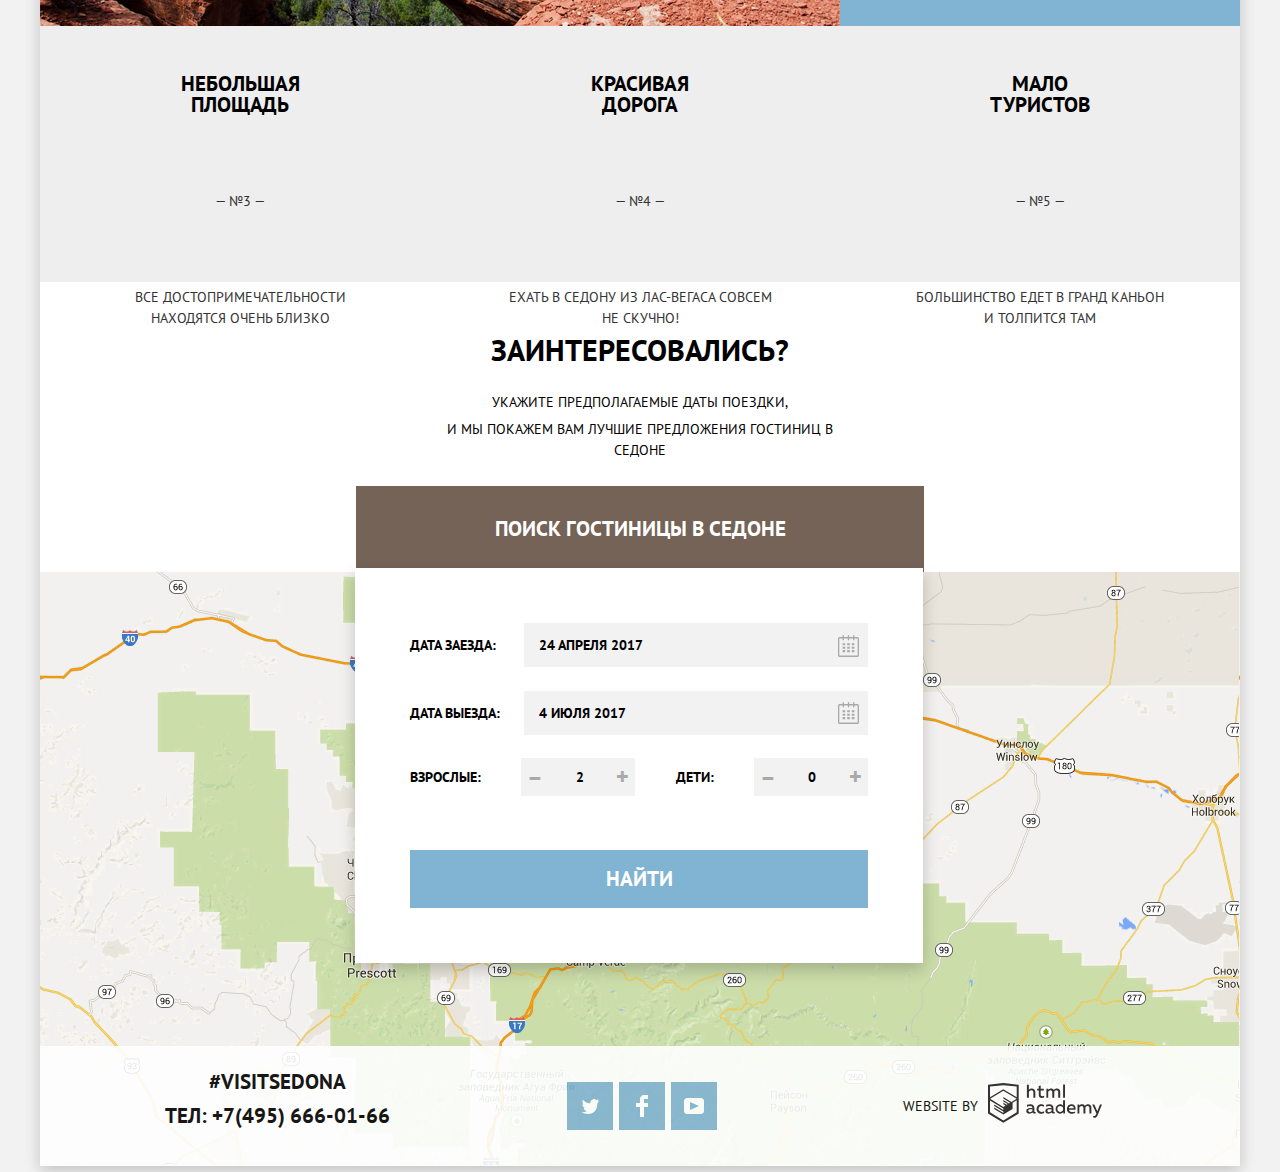
==== commit 84a2f77b: "Критерии" ====
--- a/index.html
+++ b/index.html
@@ -191,13 +191,13 @@
         <label for="adult-input">Взрослые:</label>
         <div class="adult">
           <button type="button" class="button adult-button" aria-label="Убавить количество">&ndash;</button>
-          <input type="number" class="adult-input" id="adult-input" name="adult" value="2">
+          <input type="number" class="inputs adult-input" id="adult-input" name="adult" value="2">
           <button type="button" class="button adult-button" aria-label="Добавить количество">+</button>
         </div>
         <label for="children-input">Дети:</label>
         <div class="children">
           <button type="button" class="button children-button" aria-label="Убавить количество">&ndash;</button>
-          <input type="number" class="children-input" id="children-input" name="children" value="0">
+          <input type="number" class="inputs children-input" id="children-input" name="children" value="0">
           <button type="button" class="button children-button" aria-label="Добавить количество">+</button>
         </div>
       </div>
--- a/css/style.css
+++ b/css/style.css
@@ -22,6 +22,9 @@
   --extra-brown-active:#503e33;
   --page-shadow: rgba(0, 1, 1, 0.2);
   --logo-color: #231f20;
+  --toggle-shadow: #cfcfcf;
+  --toggle-background: #ababab;
+  --checkbox-disabled: #6a6a6a;
 }
 
 /* Global */
@@ -73,7 +76,6 @@
 
 .page-container {
   display: grid;
-  justify-content: center;
   grid-template-rows: min-content 1fr min-content;
   position: relative;
   margin:0 auto;
@@ -141,6 +143,7 @@
 }
 
 .site-navigation li {
+  width: 98px;
   margin: 0;
   padding: 0;
 }
@@ -174,6 +177,7 @@
 /* Container */
 
 .container {
+  width: 100%;
   margin: 0 auto;
   padding: 0;
   background-color: var(--basic-white);
@@ -182,6 +186,7 @@
 .banner {
   background-image: url("../img/background.jpg");
   background-repeat: no-repeat;
+  background-color: Var(--basic-blue);
   height: 509px;
   display: flex;
   flex-direction: column;
@@ -203,7 +208,7 @@
 
 .sedona .h2 {
   display: block;
-  height: 80px;
+  min-height: 80px;
   width: 470px;
   font-weight: bold;
   font-size: 21px;
@@ -215,6 +220,7 @@
 
 .sedona p {
   color: var(--text-black);
+  line-height: 26px;
   display: block;
   margin: 0;
   padding: 0;
@@ -272,13 +278,13 @@
   display: flex;
   flex-wrap: wrap;
   justify-content: space-around;
-  height: 330px;
+  min-height: 330px;
   align-items: center;
   width: 100%;
 }
 
 .service-item {
-  height: 330px;
+  height: 100%;
   box-sizing: border-box;
   display: flex;
   justify-content: space-between;
@@ -297,6 +303,7 @@
 }
 
 .service-item p {
+  display: block;
   max-width: 297px;
   color: var(--text-black);
 }
@@ -306,13 +313,14 @@
   flex-wrap: wrap;
   justify-content: space-around;
   width: 100%;
-  height: 256px;
+  min-height: 256px;
   background-color: var(--basic-gray);
   margin-left: 0;
   margin-right: 0;
 }
 
 .small-item {
+  height: 100%;
   display: flex;
   flex-direction: column;
   justify-content: space-between;
@@ -358,6 +366,7 @@
   margin: 0;
   padding: 0;
   margin-bottom: 6px;
+  line-height: 21px;
 }
 
 .feedback .h2 {
@@ -372,6 +381,7 @@
   width: 1200px;
   height: 594px;
   background-image: url("../img/map.jpg");
+  background-color: var(--light-gray);
 }
 /*Hotels*/
 .filters {
@@ -383,6 +393,7 @@
   flex-direction: row;
   height: 217px;
   background-image: url("../img/background-filter.jpg");
+  background-color: var(--basic-blue);
 }
 
 .filters fieldset {
@@ -434,6 +445,15 @@
   border-radius: 15%;
 }
 
+.filter-input-checkbox:disabled + label::before {
+  border: 3px solid var(--checkbox-disabled);
+}
+
+.filter-input-checkbox:checked:disabled + label::after {
+  background-image: url("../img/bird-disabled.svg");
+  border-color: var(--checkbox-disabled);
+}
+
 .filter-input-checkbox:checked + label::after {
   content: "";
   position: absolute;
@@ -442,6 +462,7 @@
   width: 22px;
   height: 17px;
   background-image: url("../img/bird.svg");
+  border-color: var(--basic-white);
 }
 
 .filter-price {
@@ -481,10 +502,10 @@
   width: 4px;
   height: 4px;
   padding: 0;
-  border: 8px solid #ffffff;
-  background-color: #ababab;
+  border: 8px solid var(--basic-white);
+  background-color: var(--toggle-background);
   border-radius: 50%;
-  box-shadow: 0 2px 1px 0 #cfcfcf;
+  box-shadow: 0 2px 1px 0 var(--toggle-shadow);
   cursor: pointer;
 }
 
@@ -523,8 +544,8 @@
   border-radius: 2px;
 }
 
-.min-price,
-.max-price {
+.min-price input,
+.max-price input {
   line-height: 21px;
 }
 
@@ -567,6 +588,7 @@
 }
 
 .sort h3 {
+  font-weight: 400;
   font-size: 12px;
   line-height: 18px;
   margin-left: 46px;
@@ -633,11 +655,14 @@
 .result-item {
   display: flex;
   flex-wrap: wrap;
-  height: 150px;
+  min-height: 150px;
   align-items: center;
   margin: 0;
   border-top: 1px solid var(--border-gray);
-
+}
+
+.result-item:last-child {
+  border-bottom: 1px solid var(--border-gray);
 }
 
 .result-item img {
@@ -651,7 +676,7 @@
   justify-content: space-between;
   flex-direction: column;
   flex-wrap: nowrap;
-  height: 100px;
+  min-height: 100px;
   width: 259px;
   margin-left: 29px;
   padding-bottom: 8px;
@@ -718,6 +743,7 @@
   margin-left: 6px;
   background-image: url("../img/star.svg");
   background-repeat: no-repeat;
+  background-color: var(--basic-white);
 }
 
 .rate p {
@@ -768,6 +794,7 @@
   height: 86px;
   line-height: 26px;
   font-size: 21px;
+  font-weight: 700;
   text-align: center;
   padding-top: 30px;
 }
@@ -849,6 +876,7 @@
 
 .hotels-footer {
   top: auto;
+  position: static;
 }
 
 .footer-contacts {
@@ -900,6 +928,7 @@
 
 .footer-copyright p {
   margin-right: 10px;
+  line-height: 26px;
 }
 
 .copyright-button:hover path {
@@ -935,7 +964,7 @@
   left: 315px;
   top: 2168px;
   background-color: var(--basic-white);
-  box-shadow: 0px 7px 15px rgba(0, 1, 1, 0.15);
+  box-shadow: 0px 7px 15px var(--page-shadow);
   font-weight: 700;
   font-size: 14px;
   line-height: 26px;
@@ -1071,14 +1100,16 @@
   background-color: var(--light-gray);
 }
 
-input[type=number]::-webkit-inner-spin-button,
-input[type=number]::-webkit-outer-spin-button {
+.inputs::-webkit-inner-spin-button,
+.inputs::-webkit-outer-spin-button {
   -webkit-appearance: none;
-  margin: 0;
-}
-
-input[type='number']{
+  appearance: none;
+  margin: 0;
+}
+
+.inputs{
   -moz-appearance:textfield;
+  appearance: textfield;
 }
 
 .adult-input,
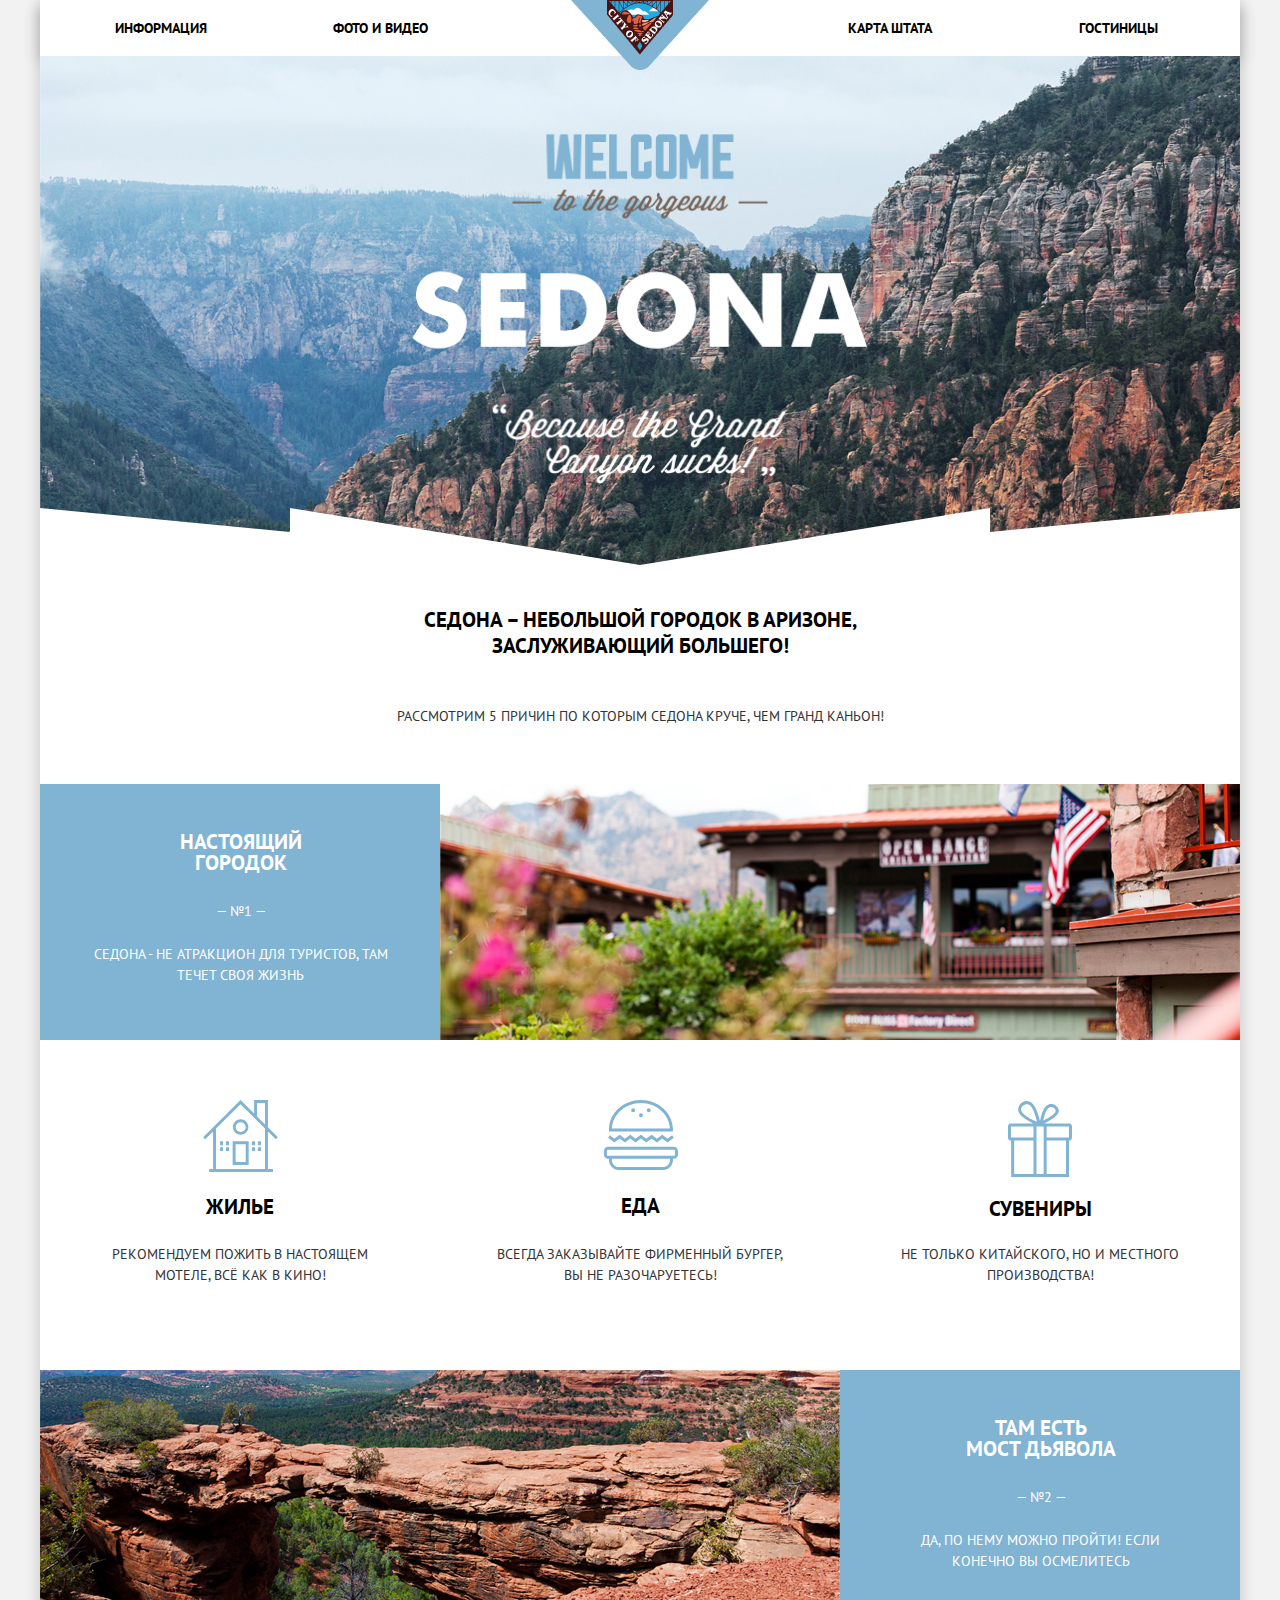
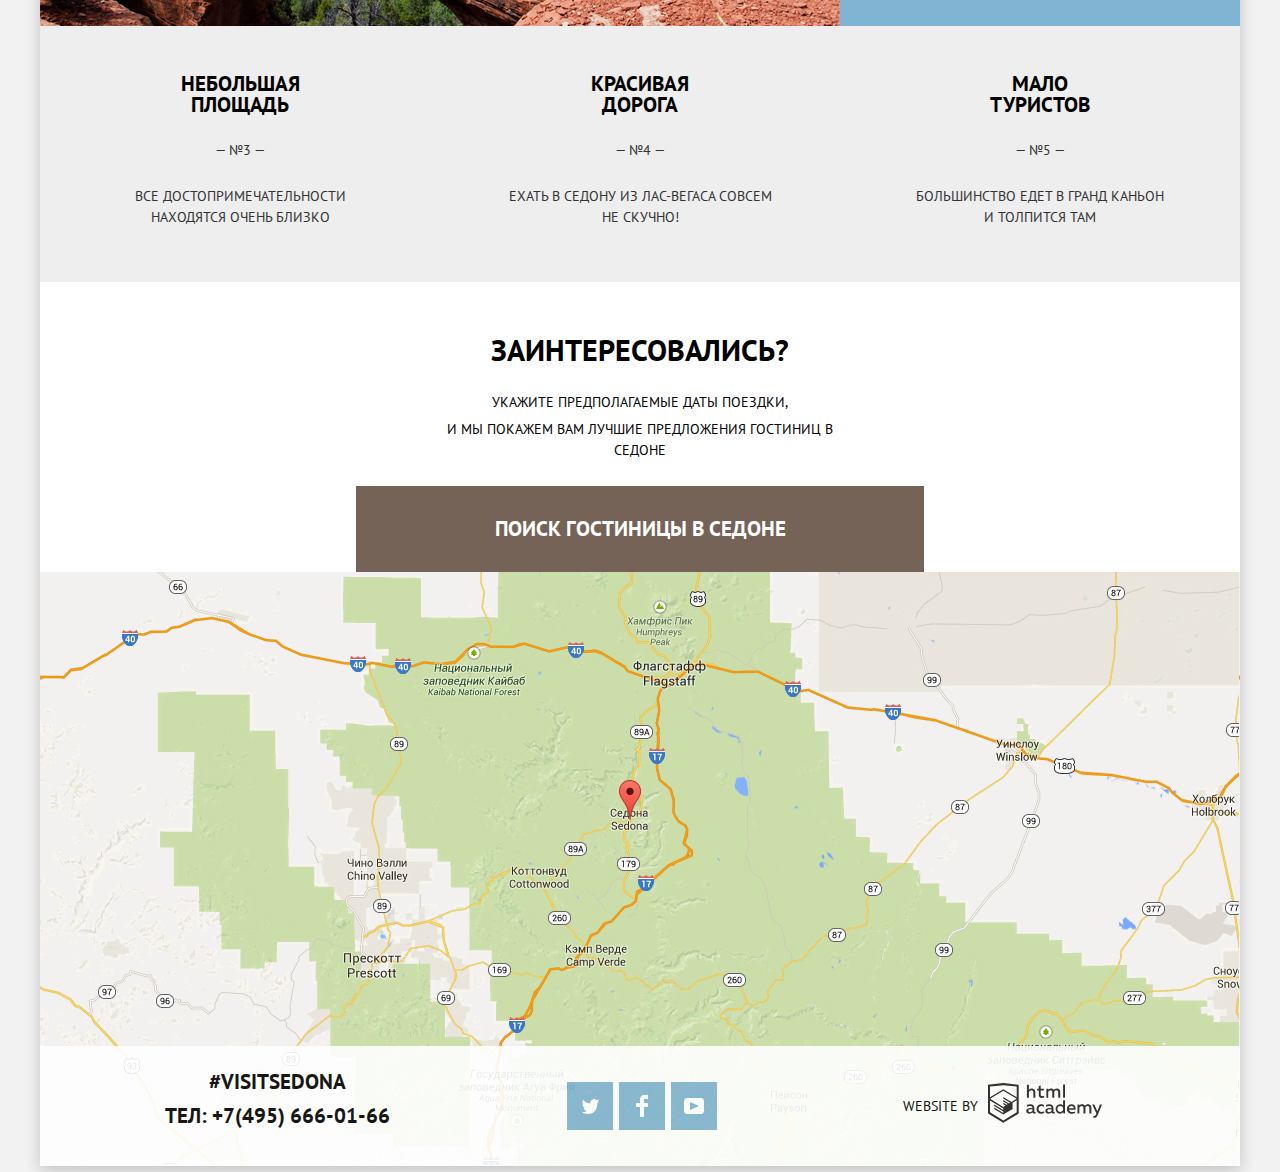
==== commit ff712dd4: "project" ====
--- a/index.html
+++ b/index.html
@@ -5,6 +5,7 @@
   <title>HTML Academy: Седона</title>
   <link href="https://fonts.googleapis.com/css2?family=PT+Sans:wght@400;700&display=swap" rel="stylesheet">
   <link href="css/normalize.css" rel="stylesheet">
+  <link href="css/stylemin.css" rel="stylesheet">
   <link href="css/style.css" rel="stylesheet">
 </head>
 
@@ -205,7 +206,8 @@
     </div>
   </form>
 </section>
-<script src="js/findt.js"></script>
+<script src="js/findmin.js"></script>
+<script src="js/find.js"></script>
 </div>
 </body>
 </html>
--- a/css/stylemin.css
+++ b/css/stylemin.css
@@ -0,0 +1 @@
+:root{--basic-black:#000000;--text-black:#333333;--basic-white:#ffffff;--basic-blue:#81b3d2;--basic-gray:#eeeeee;--extra-gray:#888888;--border-gray:#e5e5e5;--sort-gray:#cacaca;--light-gray:#f2f2f2;--dark-gray:#a9a9a9;--rate-gray:#666666;--gray-hover:#ebebeb;--academy-gray:#bdbbbc;--extra-black:rgba(255,255,255,0.9);--extra-blue-hover:#669ec0;--extra-blue-active:#5496bd;--basic-brown:#766357;--extra-brown-hover:#604e43;--extra-brown-active:#503e33;--page-shadow:rgba(0,1,1,0.2);--logo-color:#231f20;--toggle-shadow:#cfcfcf;--toggle-background:#ababab;--checkbox-disabled:#6a6a6a}body,.site-navigation,.feature-list,.service-list,.small-item-list,.sort-list,.sort-list-2,.star-list,.site-navigation li,.sedona p,.feature-text h3,.feature-text p,.service-item h4,.small-item h3,.small-item p,.feedback-text p,.filters fieldset,.result-item,.result-item-text h3,.hotel-price,.hotel-price p,.footer-social,.footer-copyright,.hotel-filter-list-2,.hotel-filter-list-1,.result-list,.date-out-button,.date-in-button,.inputs::-webkit-outer-spin-button,.inputs::-webkit-inner-spin-button{margin:0}body,.visually-hidden,.main-header,.site-navigation,.feature-list,.service-list,.small-item-list,.sort-list,.sort-list-2,.star-list,.site-navigation li,.container,.sedona p,.feature-text h3,.feature-text p,.service-item h4,.small-item h3,.small-item p,.feedback-text p,.filters fieldset,.range-controls .toggle,.sort,.hotel-price p,.find-button,.main-footer,.footer-social,.modal-container,.find-form,.hotel-filter-list-2,.hotel-filter-list-1,.result-list,.date-out-button,.date-in-button{padding:0}body,.main-navigation,.rate p,.modal,.date-num,.children-input,.adult-input{font-size:14px}body,.feature-text h3,.service-item h4,.feature-item h3,.feedback-text p,.filter-price h3,.rate p,.filter-item-2 legend,.filter-item-1 legend,.max-price input,.min-price input{line-height:21px}body,.sort h3{font-weight:400}body,.main-navigation,.site-navigation a,.sort-item-link,.sort-item-link:active,.result-item-link,.filter-button:hover,.main-footer,.footer-contacts a,.footer-contacts a:active,.result-item-link:active,.children-button:hover,.adult-button:hover{color:var(--basic-black)}body,.button,.date-num{text-transform:uppercase}a,.footer-contacts a:focus,.footer-contacts a:hover{text-decoration:none}img{max-width:100%;height:auto}.visually-hidden,.main-header-logo,.filter-input-checkbox + label::before,.filter-input-checkbox:checked + label::after,.range-controls .toggle,.main-footer,.modal,.date-out-button,.date-in-button{position:absolute}.visually-hidden{width:1px;height:1px;margin:-1px;white-space:nowrap;-webkit-clip-path:inset(100%);clip-path:inset(100%);clip:rect(0 0 0 0);overflow:hidden}.visually-hidden,.sort-item-link:active,.sort-item-link:focus{border:0}.page,.star-list,.service-item,.hotel-price p,.rate{height:100%}.page-body{min-height:100%}.page-body,.map,.rate p,.date-num,.children,.adult{background-color:var(--light-gray)}.page-body,.page-container,.filter-option label,.range-controls{position:relative}.page-container{display:grid;-ms-grid-rows:min-content 1fr min-content;grid-template-rows:min-content 1fr min-content}.page-container,.main-header,.main-navigation-wrapper,.container{margin:0 auto}.page-container,.map{width:1200px}.page-container,.main-header{-webkit-box-shadow:0 5px 15px var(--page-shadow);box-shadow:0 5px 15px var(--page-shadow)}.main-header,.main-navigation,.site-navigation,.service-list,.small-item-list,.container,.feature-item,.filters,.hotel-price,.main-footer{width:100%}.main-header,.main-navigation-wrapper,.container,.range-controls .scale,.range-controls .bar,.star-item,.button,.filter-button:hover,.main-footer,.modal,.date-num:focus{background-color:var(--basic-white)}.main-header-logo,.footer-contacts{-ms-grid-column-align:center;justify-self:center}.main-header-logo{z-index:2}.main-footer{z-index:2;grid-row:-1/-1;margin:auto;height:120px;opacity:0.9;top:-120px}.main-navigation-wrapper{margin-bottom:60px}.main-navigation,.site-navigation,.feature-list,.service-list,.small-item-list,.sort-list,.sort-list-2,.star-list,.banner,.sedona,.feature-item,.feature-text,.feature-item-picture,.service-item,.small-item,.feedback,.filters form,.filter-price,.price-controls,.results,.sort,.result-item,.result-item-text,.hotel-price,.buttons,.rate,.main-footer,.footer-social,.footer-copyright,.social-button,.modal-container,.date,.persons,.children,.adult{display:flex}.main-navigation,.banner,.sedona,.feature-text,.service-item,.small-item,.feedback,.filter-price,.results,.result-item-text,.rate,.modal-container{-webkit-box-orient:vertical;-ms-flex-direction:column;flex-direction:column}.main-navigation,.banner,.sedona,.feature-text,.service-item,.small-item,.feedback,.filters form,.filter-price,.results,.result-item-text,.rate,.modal-container{-webkit-box-direction:normal}.main-navigation,.site-navigation,.service-list,.sort-list,.banner,.sedona,.feature-text,.service-item,.small-item,.feedback,.filter-price,.price-controls,.sort,.result-item,.footer-social,.footer-copyright,.social-button,.date,.persons,.children,.adult{-webkit-box-align:center;-ms-flex-align:center;align-items:center}.main-navigation,.sedona .h2,.sedona p,.sort p,.result-item-link,.find-button,.footer-contacts a,.footer-copyright p,.modal,.date-num,.find-hotel-button,.children-input,.adult-input{line-height:26px}.main-navigation,.date-out-button,.date-in-button{background-color:transparent}.site-navigation,.feature-list,.sort-list,.sort-list-2,.banner,.feature-item,.feature-text,.service-item,.small-item,.result-item-text,.buttons,.rate,.main-footer,.footer-social,.modal-container,.persons,.children,.adult{-webkit-box-pack:justify;-ms-flex-pack:justify;justify-content:space-between}.site-navigation{height:56px}.site-navigation,.feature-list,.service-list,.small-item-list,.sort-list,.sort-list-2,.star-list,.footer-social,.hotel-filter-list-2,.hotel-filter-list-1,.result-list{list-style:none}.feature-list,.service-list,.small-item-list,.feedback,.result-item,.footer-social{-ms-flex-wrap:wrap;flex-wrap:wrap}.service-list,.small-item-list,.price-controls,.date{-ms-flex-pack:distribute;justify-content:space-around}.service-list{min-height:330px}.small-item-list{min-height:256px;background-color:var(--basic-gray);margin-left:0}.price-controls input{margin-left:0;width:60px;text-align:left;font-family:inherit;font-size:inherit}.small-item-list,.min-price,.result-item img{margin-right:0}.sort-list{margin-left:40px;width:240px}.sort-list-2{width:34px;margin-left:502px}.star-list,.feedback .h2,.sort{margin-top:0}.star-list{-ms-flex-item-align:end;align-self:flex-end}.site-navigation li{width:98px}.site-navigation li:first-child{margin-left:72px;margin-right:10px}.filters .filter-item-1{margin-left:72px}.footer-copyright p{margin-right:10px}.site-navigation li:nth-child(2){margin-right:300px}.site-navigation li:last-child{margin-right:72px;margin-left:20px}.site-navigation a,.sedona .h2,.sedona p,.feature-text h3,.feature-text p,.service-item p,.feedback-text,.filter-option label,.range-filter,.rate p,.footer-contacts a,.modal-show{display:block}.site-navigation a,.sedona .h2,.feature-item,.feedback,.rate p,.button,.find-button,.footer-contacts,.children-input,.adult-input{text-align:center}.site-navigation a,.sedona .h2,.feedback .h2,.filter-price h3,.sort p,.find-button,.footer-contacts a,.modal,.date-num,.find-hotel-button,.filter-item-2 legend,.filter-item-1 legend,.children-input,.adult-input{font-weight:700}.banner{background-image:url("../img/background.jpg");height:509px}.banner,.feature-item-picture,.filters form,.extra-button,.social-button,.find-hotel-button{background-color:var(--basic-blue)}.banner .welcome-sedona{margin-top:78px}.sedona,.result-item-text{-ms-flex-wrap:nowrap;flex-wrap:nowrap}.sedona{padding-bottom:55px}.sedona .h2{min-height:80px;width:470px;margin-top:42px;margin-bottom:16px}.sedona .h2,.feature-text h3,.service-item h4,.feature-item h3,.sort p,.result-item-link,.find-button,.footer-contacts a,.find-hotel-button{font-size:21px}.sedona p,.service-item p,.small-item p{color:var(--text-black)}.feature-text,.filter-price h3,.filter-option,.price-controls,.price-controls input,.filter-button,.find-button,.extra-button,.booking-button,.extra-button:active,.booking-button:active,.find-hotel-button,.filter-item-2 legend,.filter-item-1 legend,.extra-button:focus,.extra-button:hover,.booking-button:focus,.booking-button:hover{color:var(--basic-white)}.feature-text{margin-left:50px;margin-right:49px}.feature-text,.small-item{padding-bottom:54px}.feature-text h3{margin-top:47px;margin-bottom:5px;max-width:150px}.feature-text p{max-width:301px}.service-item,.price-controls,.find-button{-webkit-box-sizing:border-box;box-sizing:border-box}.service-item{padding-top:60px;padding-bottom:70px}.service-item h4{margin-top:10px}.range-filter{margin-top:10px;width:317px}.service-item p{max-width:297px}.small-item{padding-top:47px}.small-item h3{max-width:119px}.small-item p{max-width:265px}.feedback-text{margin-top:56px;width:435px;height:148px}.feedback-text p{margin-bottom:6px}.feedback .h2{font-size:30px;line-height:24px;margin-bottom:30px}.map{height:594px;background-image:url("../img/map.jpg")}.filters form{-webkit-box-orient:horizontal;-ms-flex-direction:row;flex-direction:row;height:217px;background-image:url("../img/background-filter.jpg")}.filters fieldset{margin-top:26px}.filter-price h3{margin-top:26px;-ms-flex-item-align:start;align-self:flex-start}.filters fieldset,.price-controls input,.active-sort,.button,.extra-button,.booking-button,.extra-button:active,.booking-button:active,.extra-button:focus,.extra-button:hover,.booking-button:focus,.booking-button:hover,.children-input,.adult-input{border:none}.filters .filter-item-2{margin-left:119px}.filter-price h3,.filter-item-2 legend,.filter-item-1 legend{font-size:16px}.filter-price h3,.rate p{margin-bottom:0}.filter-option{margin-bottom:25px;padding-left:40px}.filter-option label,.range-controls .toggle,.button{cursor:pointer}.filter-option label{-webkit-user-select:none;-moz-user-select:none;-ms-user-select:none;user-select:none}.filter-input-checkbox + label::before{content:"";left:-40px;top:0;width:17px;height:17px;border:3px solid var(--basic-white);border-radius:15%}.filter-input-checkbox:disabled + label::before{border:3px solid var(--checkbox-disabled)}.filter-price{margin-left:345px}.range-controls{margin-top:20px}.range-controls .scale{width:316px;height:2px}.range-controls .bar{height:2px;width:70%}.range-controls .toggle{top:-10px;width:4px;height:4px;border:8px solid var(--basic-white);background-color:var(--toggle-background);border-radius:50%;-webkit-box-shadow:0 2px 1px 0 var(--toggle-shadow);box-shadow:0 2px 1px 0 var(--toggle-shadow)}.range-controls .toggle,.range-controls .toggle-min,.main-footer{left:0}.range-controls .toggle-max{left:248px}.price-controls{height:36px;border:solid 2px var(--basic-white)}.filter-button{height:36px;margin-top:33px;width:137px;border:2px solid var(--basic-white)}.price-controls,.filter-button{border-radius:2px}.price-controls input,.filter-button,.children-input,.adult-input,.children-button,.adult-button{background:transparent}.sort,.find-button{height:86px}.sort{-webkit-box-pack:start;-ms-flex-pack:start;justify-content:flex-start}.sort,.result-item img{margin-left:73px}.sort h3,.sort-item-link,.sort-item-link:focus{font-size:12px;line-height:18px}.sort h3{margin-left:46px}.sort-item-link,.footer-contacts a:active,.result-item-link:active{opacity:0.3}.active-sort,.sort-item-link:hover,.sort-item-link:focus,.children-button:active,.site-navigation a:focus,.result-item-link:hover,.adult-button:active,.site-navigation a:hover,.footer-contacts a:focus,.footer-contacts a:hover{color:var(--basic-blue)}.active-sort,.sort-item-link:hover,.sort-item-link:active,.sort-item-link:focus{opacity:1}.sort-item-ud{width:11px;height:11px}.sort-item-ud:first-child path{fill:var(--sort-gray)}.result-item:last-child{border-bottom:1px solid var(--border-gray)}.result-item img{-webkit-box-ordinal-group:0;-ms-flex-order:-1;order:-1}.result-item-text{min-height:100px;width:259px;margin-left:29px;padding-bottom:8px}.hotel-price{height:21px;padding-bottom:5px}.hotel-price p,.rate p,.extra-button{width:110px}.hotel-price p,.extra-button{margin-right:6px}.rate{margin-left:522px}.star-item{width:18px;height:19px;margin-left:6px;background-image:url("../img/star.svg")}.rate p,.extra-button,.booking-button{height:27px}.rate p{margin-top:45px;color:var(--rate-gray)}.button{font:inherit;vertical-align:middle}.find-button,.booking-button{background-color:var(--basic-brown)}.find-button,.modal{width:568px}.find-button{padding-top:30px}.find-button:hover,.booking-button:focus,.booking-button:hover{background-color:var(--extra-brown-hover)}.find-button:active,.booking-button:active{background-color:var(--extra-brown-active)}.booking-button{width:142px}.extra-button:active,.find-hotel-button:active{background-color:var(--extra-blue-active)}.contacts-phone{color:inherit}.social-button{color:inherit;-webkit-box-pack:center;-ms-flex-pack:center;justify-content:center;width:46px;height:48px}.hotels-footer{top:auto;position:static}.footer-contacts{margin-left:125px;margin-top:23px}.footer-contacts a{margin-bottom:8px}.footer-social{width:150px;margin-left:-9px}.footer-copyright{max-width:200px;margin-right:138px}.copyright-button:active path{fill:var(--academy-gray)}.modal{display:none;height:395px;left:315px;top:2168px;-webkit-box-shadow:0 7px 15px var(--page-shadow);box-shadow:0 7px 15px var(--page-shadow)}.modal-show{-webkit-animation:bounce 0.6s;animation:bounce 0.6s}.modal-error{-webkit-animation:shake 0.6s;animation:shake 0.6s}.modal-container{width:458px;height:315px;margin:40px 55px}.find-hotel-button{width:458px;height:58px;margin-bottom:15px;margin-top:30px}.find-form{height:350px}.date:first-child{margin-top:15px}.date-label{width:121px}.date-label,.children-input,.adult-input{height:26px}.date-num{width:346px;padding-left:13px;border:2px solid var(--light-gray)}.date-num,.children,.adult{height:38px}.date-num:hover{background-color:var(--gray-hover)}.date-num:hover,.date-num:focus{border:2px solid var(--border-gray)}.date-num:focus{outline:none}.inputs{-moz-appearance:textfield;-webkit-appearance:textfield;appearance:textfield}.filter-item-2 legend{margin-bottom:24px}.filter-item-1 legend{margin-bottom:24px}.date-out-button:active path,.sort-item-ud:focus path,.copyright-button:hover path,.date-in-button:active path,.sort-item-ud:active path{fill:var(--basic-blue)}.extra-button:focus,.extra-button:hover,.find-hotel-button:hover,.social-button:focus,.social-button:hover{background-color:var(--extra-blue-hover)}.date-out-button{right:64px;width:21px;height:23px}.date-in-button{right:64px;width:21px;height:23px}.date-out-button:hover path,.date-in-button:hover path,.sort-item-ud:hover path{fill:var(--basic-black)}.children,.adult{width:114px}.inputs::-webkit-outer-spin-button{-webkit-appearance:none;appearance:none}.inputs::-webkit-inner-spin-button{-webkit-appearance:none;appearance:none}.children-input{width:36px}.adult-input{width:36px}.children-button,.adult-button{color:var(--dark-gray)}.children-button{font-size:24px}.adult-button{font-size:24px}.filter-input-checkbox:checked + label::after{content:"";height:17px;top:2px;left:-37px;width:22px;background-image:url("../img/bird.svg");border-color:var(--basic-white)}.filter-input-checkbox:checked:disabled + label::after{background-image:url("../img/bird-disabled.svg");border-color:var(--checkbox-disabled)}.toggle:hover{width:5px;height:5px;border-width:9px}.min-price{margin-left:52px;border-right:solid 2px var(--basic-white)}.sort-item-link{border-bottom:1px dashed var(--basic-blue)}.result-item{min-height:150px;border-top:1px solid var(--border-gray)}body{font-family:"PT Sans",Arial,sans-serif;background-position:top center}body,.banner,.star-item{background-repeat:no-repeat}@-webkit-keyframes bounce{0%{-webkit-transform:translateY(-100px);transform:translateY(-100px)}70%{-webkit-transform:translateY(20px);transform:translateY(20px)}90%{-webkit-transform:translateY(-10px);transform:translateY(-10px)}100%{-webkit-transform:translateY(0);transform:translateY(0)}}@keyframes bounce{0%{-webkit-transform:translateY(-100px);transform:translateY(-100px)}70%{-webkit-transform:translateY(20px);transform:translateY(20px)}90%{-webkit-transform:translateY(-10px);transform:translateY(-10px)}100%{-webkit-transform:translateY(0);transform:translateY(0)}}@-webkit-keyframes shake{0%,100%{-webkit-transform:translateX(0);transform:translateX(0)}10%,30%,50%,70%,90%{-webkit-transform:translateX(-10px);transform:translateX(-10px)}20%,40%,60%,80%{-webkit-transform:translateX(10px);transform:translateX(10px)}}@keyframes shake{0%,100%{-webkit-transform:translateX(0);transform:translateX(0)}10%,30%,50%,70%,90%{-webkit-transform:translateX(-10px);transform:translateX(-10px)}20%,40%,60%,80%{-webkit-transform:translateX(10px);transform:translateX(10px)}}--- a/css/style.css
+++ b/css/style.css
@@ -1,3 +1,10 @@
+/*
+* Prefixed by https://autoprefixer.github.io
+* PostCSS: v7.0.29,
+* Autoprefixer: v9.7.6
+* Browsers: last 4 version
+*/
+
 /* Variables */
 
 :root {
@@ -59,7 +66,8 @@
   border: 0;
   padding: 0;
   white-space: nowrap;
-  clip-path: inset(100%);
+  -webkit-clip-path: inset(100%);
+          clip-path: inset(100%);
   clip: rect(0 0 0 0);
   overflow: hidden;
 }
@@ -75,12 +83,17 @@
 }
 
 .page-container {
+  display: -ms-grid;
   display: grid;
+  -ms-grid-rows: -webkit-min-content 1fr -webkit-min-content;
+  -ms-grid-rows: min-content 1fr min-content;
+  grid-template-rows: -webkit-min-content 1fr -webkit-min-content;
   grid-template-rows: min-content 1fr min-content;
   position: relative;
   margin:0 auto;
   width: 1200px;
-  box-shadow: 0px 5px 15px var(--page-shadow);
+  -webkit-box-shadow: 0px 5px 15px var(--page-shadow);
+          box-shadow: 0px 5px 15px var(--page-shadow);
 }
 
 .main-header {
@@ -88,11 +101,13 @@
   margin: 0 auto;
   padding: 0;
   background-color: var(--basic-white);
-  box-shadow: 0px 5px 15px var(--page-shadow);
+  -webkit-box-shadow: 0px 5px 15px var(--page-shadow);
+          box-shadow: 0px 5px 15px var(--page-shadow);
 }
 
 .main-header-logo {
-  justify-self: center;
+  -ms-grid-column-align: center;
+      justify-self: center;
   position: absolute;
   z-index: 2;
 }
@@ -106,9 +121,16 @@
 
 .main-navigation {
   width: 100%;
-  display: flex;
-  flex-direction: column;
-  align-items: center;
+  display: -webkit-box;
+  display: -ms-flexbox;
+  display: flex;
+  -webkit-box-orient: vertical;
+  -webkit-box-direction: normal;
+      -ms-flex-direction: column;
+          flex-direction: column;
+  -webkit-box-align: center;
+      -ms-flex-align: center;
+          align-items: center;
   font-size: 14px;
   line-height: 26px;
   color: var(--basic-black);
@@ -117,9 +139,15 @@
 
 .site-navigation {
   width: 100%;
-  display: flex;
-  justify-content: space-between;
-  align-items: center;
+  display: -webkit-box;
+  display: -ms-flexbox;
+  display: flex;
+  -webkit-box-pack: justify;
+      -ms-flex-pack: justify;
+          justify-content: space-between;
+  -webkit-box-align: center;
+      -ms-flex-align: center;
+          align-items: center;
   list-style: none;
   margin: 0;
   height: 56px;
@@ -186,12 +214,21 @@
 .banner {
   background-image: url("../img/background.jpg");
   background-repeat: no-repeat;
-  background-color: Var(--basic-blue);
+  background-color: var(--basic-blue);
   height: 509px;
-  display: flex;
-  flex-direction: column;
-  justify-content: space-between;
-  align-items: center;
+  display: -webkit-box;
+  display: -ms-flexbox;
+  display: flex;
+  -webkit-box-orient: vertical;
+  -webkit-box-direction: normal;
+      -ms-flex-direction: column;
+          flex-direction: column;
+  -webkit-box-pack: justify;
+      -ms-flex-pack: justify;
+          justify-content: space-between;
+  -webkit-box-align: center;
+      -ms-flex-align: center;
+          align-items: center;
 }
 
 .banner .welcome-sedona {
@@ -199,10 +236,18 @@
 }
 
 .sedona {
-  display: flex;
-  flex-direction: column;
-  flex-wrap: nowrap;
-  align-items: center;
+  display: -webkit-box;
+  display: -ms-flexbox;
+  display: flex;
+  -webkit-box-orient: vertical;
+  -webkit-box-direction: normal;
+      -ms-flex-direction: column;
+          flex-direction: column;
+  -ms-flex-wrap: nowrap;
+      flex-wrap: nowrap;
+  -webkit-box-align: center;
+      -ms-flex-align: center;
+          align-items: center;
   padding-bottom: 55px;
 }
 
@@ -228,24 +273,42 @@
 /* Features */
 
 .feature-list {
-  display: flex;
-  flex-wrap: wrap;
-  justify-content: space-between;
+  display: -webkit-box;
+  display: -ms-flexbox;
+  display: flex;
+  -ms-flex-wrap: wrap;
+      flex-wrap: wrap;
+  -webkit-box-pack: justify;
+      -ms-flex-pack: justify;
+          justify-content: space-between;
 }
 
 .feature-item {
-  display: flex;
-  justify-content: space-between;
+  display: -webkit-box;
+  display: -ms-flexbox;
+  display: flex;
+  -webkit-box-pack: justify;
+      -ms-flex-pack: justify;
+          justify-content: space-between;
   text-align: center;
   width: 100%;
 }
 
 .feature-text {
   color: var(--basic-white);
-  display: flex;
-  flex-direction: column;
-  justify-content: space-between;
-  align-items: center;
+  display: -webkit-box;
+  display: -ms-flexbox;
+  display: flex;
+  -webkit-box-orient: vertical;
+  -webkit-box-direction: normal;
+      -ms-flex-direction: column;
+          flex-direction: column;
+  -webkit-box-pack: justify;
+      -ms-flex-pack: justify;
+          justify-content: space-between;
+  -webkit-box-align: center;
+      -ms-flex-align: center;
+          align-items: center;
   margin-left: 50px;
   margin-right: 49px;
   padding-bottom: 54px;
@@ -270,26 +333,44 @@
 }
 
 .feature-item-picture {
+  display: -webkit-box;
+  display: -ms-flexbox;
   display: flex;
   background-color: var(--basic-blue);
 }
 
 .service-list {
-  display: flex;
-  flex-wrap: wrap;
-  justify-content: space-around;
+  display: -webkit-box;
+  display: -ms-flexbox;
+  display: flex;
+  -ms-flex-wrap: wrap;
+      flex-wrap: wrap;
+  -ms-flex-pack: distribute;
+      justify-content: space-around;
   min-height: 330px;
-  align-items: center;
+  -webkit-box-align: center;
+      -ms-flex-align: center;
+          align-items: center;
   width: 100%;
 }
 
 .service-item {
   height: 100%;
-  box-sizing: border-box;
-  display: flex;
-  justify-content: space-between;
-  flex-direction: column;
-  align-items: center;
+  -webkit-box-sizing: border-box;
+          box-sizing: border-box;
+  display: -webkit-box;
+  display: -ms-flexbox;
+  display: flex;
+  -webkit-box-pack: justify;
+      -ms-flex-pack: justify;
+          justify-content: space-between;
+  -webkit-box-orient: vertical;
+  -webkit-box-direction: normal;
+      -ms-flex-direction: column;
+          flex-direction: column;
+  -webkit-box-align: center;
+      -ms-flex-align: center;
+          align-items: center;
   padding-top: 60px;
   padding-bottom: 70px;
 }
@@ -309,9 +390,13 @@
 }
 
 .small-item-list {
-  display: flex;
-  flex-wrap: wrap;
-  justify-content: space-around;
+  display: -webkit-box;
+  display: -ms-flexbox;
+  display: flex;
+  -ms-flex-wrap: wrap;
+      flex-wrap: wrap;
+  -ms-flex-pack: distribute;
+      justify-content: space-around;
   width: 100%;
   min-height: 256px;
   background-color: var(--basic-gray);
@@ -320,11 +405,19 @@
 }
 
 .small-item {
-  height: 100%;
-  display: flex;
-  flex-direction: column;
-  justify-content: space-between;
-  align-items: center;
+  display: -webkit-box;
+  display: -ms-flexbox;
+  display: flex;
+  -webkit-box-orient: vertical;
+  -webkit-box-direction: normal;
+      -ms-flex-direction: column;
+          flex-direction: column;
+  -webkit-box-pack: justify;
+      -ms-flex-pack: justify;
+          justify-content: space-between;
+  -webkit-box-align: center;
+      -ms-flex-align: center;
+          align-items: center;
   padding-top: 47px;
   padding-bottom: 54px;
 }
@@ -349,10 +442,18 @@
 
 .feedback {
   text-align: center;
-  display: flex;
-  flex-wrap: wrap;
-  flex-direction: column;
-  align-items: center;
+  display: -webkit-box;
+  display: -ms-flexbox;
+  display: flex;
+  -ms-flex-wrap: wrap;
+      flex-wrap: wrap;
+  -webkit-box-orient: vertical;
+  -webkit-box-direction: normal;
+      -ms-flex-direction: column;
+          flex-direction: column;
+  -webkit-box-align: center;
+      -ms-flex-align: center;
+          align-items: center;
 }
 
 .feedback-text {
@@ -389,8 +490,13 @@
 }
 
 .filters form {
-  display: flex;
-  flex-direction: row;
+  display: -webkit-box;
+  display: -ms-flexbox;
+  display: flex;
+  -webkit-box-orient: horizontal;
+  -webkit-box-direction: normal;
+      -ms-flex-direction: row;
+          flex-direction: row;
   height: 217px;
   background-image: url("../img/background-filter.jpg");
   background-color: var(--basic-blue);
@@ -431,7 +537,10 @@
   position: relative;
   display: block;
   cursor: pointer;
-  user-select: none;
+  -webkit-user-select: none;
+     -moz-user-select: none;
+      -ms-user-select: none;
+          user-select: none;
 }
 
 .filter-input-checkbox + label::before {
@@ -466,10 +575,17 @@
 }
 
 .filter-price {
-  display: flex;
-  flex-direction: column;
+  display: -webkit-box;
+  display: -ms-flexbox;
+  display: flex;
+  -webkit-box-orient: vertical;
+  -webkit-box-direction: normal;
+      -ms-flex-direction: column;
+          flex-direction: column;
   margin-left: 345px;
-  align-items: center;
+  -webkit-box-align: center;
+      -ms-flex-align: center;
+          align-items: center;
 }
 
 .range-filter {
@@ -505,7 +621,8 @@
   border: 8px solid var(--basic-white);
   background-color: var(--toggle-background);
   border-radius: 50%;
-  box-shadow: 0 2px 1px 0 var(--toggle-shadow);
+  -webkit-box-shadow: 0 2px 1px 0 var(--toggle-shadow);
+          box-shadow: 0 2px 1px 0 var(--toggle-shadow);
   cursor: pointer;
 }
 
@@ -524,22 +641,31 @@
 }
 
 .filter-price {
+  display: -webkit-box;
+  display: -ms-flexbox;
   display: flex;
 }
 
 .filter-price h3 {
-  align-self: flex-start;
+  -ms-flex-item-align: start;
+      align-self: flex-start;
   margin-top: 26px;
   margin-bottom: 0;
 }
 
 .price-controls {
   height: 36px;
-  display: flex;
-  justify-content: space-around;
-  align-items: center;
+  display: -webkit-box;
+  display: -ms-flexbox;
+  display: flex;
+  -ms-flex-pack: distribute;
+      justify-content: space-around;
+  -webkit-box-align: center;
+      -ms-flex-align: center;
+          align-items: center;
   color: var(--basic-white);
-  box-sizing: border-box;
+  -webkit-box-sizing: border-box;
+          box-sizing: border-box;
   border: solid 2px var(--basic-white);
   border-radius: 2px;
 }
@@ -567,17 +693,28 @@
 }
 
 .results {
-  display: flex;
-  flex-direction: column;
+  display: -webkit-box;
+  display: -ms-flexbox;
+  display: flex;
+  -webkit-box-orient: vertical;
+  -webkit-box-direction: normal;
+      -ms-flex-direction: column;
+          flex-direction: column;
 }
 
 .sort {
   margin-top: 0;
   padding: 0;
   height: 86px;
-  display: flex;
-  align-items: center;
-  justify-content: flex-start;
+  display: -webkit-box;
+  display: -ms-flexbox;
+  display: flex;
+  -webkit-box-align: center;
+      -ms-flex-align: center;
+          align-items: center;
+  -webkit-box-pack: start;
+      -ms-flex-pack: start;
+          justify-content: flex-start;
   margin-left: 73px;
 }
 
@@ -597,9 +734,15 @@
 .sort-list {
   margin-left: 40px;
   width: 240px;
-  display: flex;
-  justify-content: space-between;
-  align-items: center;
+  display: -webkit-box;
+  display: -ms-flexbox;
+  display: flex;
+  -webkit-box-pack: justify;
+      -ms-flex-pack: justify;
+          justify-content: space-between;
+  -webkit-box-align: center;
+      -ms-flex-align: center;
+          align-items: center;
 }
 
 .sort-item-link {
@@ -610,6 +753,12 @@
   border-bottom: 1px dashed var(--basic-blue);
 }
 
+.active-sort {
+  color: var(--basic-blue);
+  opacity: 1;
+  border: none;
+}
+
 .sort-item-link:hover {
   color: var(--basic-blue);
   opacity: 1;
@@ -625,12 +774,18 @@
   color: var(--basic-blue);
   opacity: 1;
   border: 0;
+  line-height: 18px;
+  font-size: 12px;
 }
 
 .sort-list-2 {
+  display: -webkit-box;
+  display: -ms-flexbox;
   display: flex;
   width: 34px;
-  justify-content: space-between;
+  -webkit-box-pack: justify;
+      -ms-flex-pack: justify;
+          justify-content: space-between;
   margin-left: 502px;
 }
 
@@ -639,7 +794,7 @@
   height: 11px;
 }
 
-.sort-item-ud path {
+.sort-item-ud:first-child path {
   fill: var(--sort-gray);
 }
 
@@ -653,10 +808,15 @@
 }
 
 .result-item {
-  display: flex;
-  flex-wrap: wrap;
+  display: -webkit-box;
+  display: -ms-flexbox;
+  display: flex;
+  -ms-flex-wrap: wrap;
+      flex-wrap: wrap;
   min-height: 150px;
-  align-items: center;
+  -webkit-box-align: center;
+      -ms-flex-align: center;
+          align-items: center;
   margin: 0;
   border-top: 1px solid var(--border-gray);
 }
@@ -666,16 +826,26 @@
 }
 
 .result-item img {
-  order: -1;
+  -webkit-box-ordinal-group: 0;
+      -ms-flex-order: -1;
+          order: -1;
   margin-left: 73px;
   margin-right: 0;
 }
 
 .result-item-text {
-  display: flex;
-  justify-content: space-between;
-  flex-direction: column;
-  flex-wrap: nowrap;
+  display: -webkit-box;
+  display: -ms-flexbox;
+  display: flex;
+  -webkit-box-pack: justify;
+      -ms-flex-pack: justify;
+          justify-content: space-between;
+  -webkit-box-orient: vertical;
+  -webkit-box-direction: normal;
+      -ms-flex-direction: column;
+          flex-direction: column;
+  -ms-flex-wrap: nowrap;
+      flex-wrap: nowrap;
   min-height: 100px;
   width: 259px;
   margin-left: 29px;
@@ -705,6 +875,8 @@
   margin: 0;
   height: 21px;
   padding-bottom: 5px;
+  display: -webkit-box;
+  display: -ms-flexbox;
   display: flex;
   width: 100%;
 }
@@ -718,23 +890,38 @@
 }
 
 .buttons {
-  display: flex;
-  justify-content: space-between;
+  display: -webkit-box;
+  display: -ms-flexbox;
+  display: flex;
+  -webkit-box-pack: justify;
+      -ms-flex-pack: justify;
+          justify-content: space-between;
 }
 
 .rate {
-  display: flex;
-  flex-direction: column;
-  justify-content: space-around;
+  height: 100%;
+  display: -webkit-box;
+  display: -ms-flexbox;
+  display: flex;
+  -webkit-box-orient: vertical;
+  -webkit-box-direction: normal;
+      -ms-flex-direction: column;
+          flex-direction: column;
+  -webkit-box-pack: justify;
+      -ms-flex-pack: justify;
+          justify-content: space-between;
   margin-left: 522px;
   height: 100%;
 }
 
 .star-list {
-  margin-top: 30px;
+  margin-top: 0;
+  display: -webkit-box;
+  display: -ms-flexbox;
   display: flex;
   height: 100%;
-  align-self: flex-end;
+  -ms-flex-item-align: end;
+      align-self: flex-end;
 }
 
 .star-item {
@@ -754,7 +941,8 @@
   text-align: center;
   font-size: 14px;
   line-height: 21px;
-  margin-bottom: 33px;
+  margin-bottom: 0;
+  margin-top: 45px;
   color: var(--rate-gray);
 }
 
@@ -786,7 +974,8 @@
 }
 
 .find-button {
-  box-sizing: border-box;
+  -webkit-box-sizing: border-box;
+          box-sizing: border-box;
   padding: 0;
   color: var(--basic-white);
   background-color: var(--basic-brown);
@@ -866,8 +1055,12 @@
   height: 120px;
   z-index: 2;
   opacity: 0.9;
-  display: flex;
-  justify-content: space-between;
+  display: -webkit-box;
+  display: -ms-flexbox;
+  display: flex;
+  -webkit-box-pack: justify;
+      -ms-flex-pack: justify;
+          justify-content: space-between;
   background-color: var(--basic-white);
   position: absolute;
   top: -120px;
@@ -881,7 +1074,8 @@
 
 .footer-contacts {
   margin-left: 125px;
-  justify-self: center;
+  -ms-grid-column-align: center;
+      justify-self: center;
   margin-top: 23px;
   text-align: center;
 }
@@ -907,20 +1101,31 @@
 }
 
 .footer-social {
-  display: flex;
-  justify-content: space-between;
-  align-items: center;
+  display: -webkit-box;
+  display: -ms-flexbox;
+  display: flex;
+  -webkit-box-pack: justify;
+      -ms-flex-pack: justify;
+          justify-content: space-between;
+  -webkit-box-align: center;
+      -ms-flex-align: center;
+          align-items: center;
   width: 150px;
   padding: 0;
   margin: 0;
   margin-left: -9px;
   list-style: none;
-  flex-wrap: wrap;
+  -ms-flex-wrap: wrap;
+      flex-wrap: wrap;
 }
 
 .footer-copyright {
-  display: flex;
-  align-items: center;
+  display: -webkit-box;
+  display: -ms-flexbox;
+  display: flex;
+  -webkit-box-align: center;
+      -ms-flex-align: center;
+          align-items: center;
   max-width: 200px;
   margin: 0;
   margin-right: 138px;
@@ -941,9 +1146,15 @@
 /* Social button */
 
 .social-button {
-  display: flex;
-  align-items: center;
-  justify-content: center;
+  display: -webkit-box;
+  display: -ms-flexbox;
+  display: flex;
+  -webkit-box-align: center;
+      -ms-flex-align: center;
+          align-items: center;
+  -webkit-box-pack: center;
+      -ms-flex-pack: center;
+          justify-content: center;
   width: 46px;
   height: 48px;
   color: inherit;
@@ -964,7 +1175,8 @@
   left: 315px;
   top: 2168px;
   background-color: var(--basic-white);
-  box-shadow: 0px 7px 15px var(--page-shadow);
+  -webkit-box-shadow: 0px 7px 15px var(--page-shadow);
+          box-shadow: 0px 7px 15px var(--page-shadow);
   font-weight: 700;
   font-size: 14px;
   line-height: 26px;
@@ -972,17 +1184,26 @@
 
 .modal-show {
   display: block;
-  animation: bounce 0.6s;
+  -webkit-animation: bounce 0.6s;
+          animation: bounce 0.6s;
 }
 
 .modal-error {
-  animation: shake 0.6s;
+  -webkit-animation: shake 0.6s;
+          animation: shake 0.6s;
 }
 
 .modal-container {
-  display: flex;
-  flex-direction: column;
-  justify-content: space-between;
+  display: -webkit-box;
+  display: -ms-flexbox;
+  display: flex;
+  -webkit-box-orient: vertical;
+  -webkit-box-direction: normal;
+      -ms-flex-direction: column;
+          flex-direction: column;
+  -webkit-box-pack: justify;
+      -ms-flex-pack: justify;
+          justify-content: space-between;
   width: 458px;
   height: 315px;
   padding: 0;
@@ -995,9 +1216,14 @@
 }
 
 .date {
-  display: flex;
-  justify-content: space-around;
-  align-items: center;
+  display: -webkit-box;
+  display: -ms-flexbox;
+  display: flex;
+  -ms-flex-pack: distribute;
+      justify-content: space-around;
+  -webkit-box-align: center;
+      -ms-flex-align: center;
+          align-items: center;
 }
 
 .date:first-child {
@@ -1085,16 +1311,28 @@
 }
 
 .persons {
-  display: flex;
-  justify-content: space-between;
-  align-items: center;
+  display: -webkit-box;
+  display: -ms-flexbox;
+  display: flex;
+  -webkit-box-pack: justify;
+      -ms-flex-pack: justify;
+          justify-content: space-between;
+  -webkit-box-align: center;
+      -ms-flex-align: center;
+          align-items: center;
 }
 
 .adult,
 .children {
-  display: flex;
-  justify-content: space-between;
-  align-items: center;
+  display: -webkit-box;
+  display: -ms-flexbox;
+  display: flex;
+  -webkit-box-pack: justify;
+      -ms-flex-pack: justify;
+          justify-content: space-between;
+  -webkit-box-align: center;
+      -ms-flex-align: center;
+          align-items: center;
   width: 114px;
   height: 38px;
   background-color: var(--light-gray);
@@ -1109,7 +1347,8 @@
 
 .inputs{
   -moz-appearance:textfield;
-  appearance: textfield;
+  -webkit-appearance: textfield;
+          appearance: textfield;
 }
 
 .adult-input,
@@ -1131,28 +1370,55 @@
   background: transparent;
 }
 
+@-webkit-keyframes bounce {
+  0% {
+    -webkit-transform: translateY(-100px);
+            transform: translateY(-100px);
+  }
+
+  70% {
+    -webkit-transform: translateY(20px);
+            transform: translateY(20px);
+  }
+
+  90% {
+    -webkit-transform: translateY(-10px);
+            transform: translateY(-10px);
+  }
+
+  100% {
+    -webkit-transform: translateY(0);
+            transform: translateY(0);
+  }
+}
+
 @keyframes bounce {
   0% {
-    transform: translateY(-100px);
+    -webkit-transform: translateY(-100px);
+            transform: translateY(-100px);
   }
 
   70% {
-    transform: translateY(20px);
+    -webkit-transform: translateY(20px);
+            transform: translateY(20px);
   }
 
   90% {
-    transform: translateY(-10px);
+    -webkit-transform: translateY(-10px);
+            transform: translateY(-10px);
   }
 
   100% {
-    transform: translateY(0);
+    -webkit-transform: translateY(0);
+            transform: translateY(0);
   }
 }
 
-@keyframes shake {
+@-webkit-keyframes shake {
   0%,
   100% {
-    transform: translateX(0);
+    -webkit-transform: translateX(0);
+            transform: translateX(0);
   }
 
   10%,
@@ -1160,13 +1426,40 @@
   50%,
   70%,
   90% {
-    transform: translateX(-10px);
+    -webkit-transform: translateX(-10px);
+            transform: translateX(-10px);
   }
 
   20%,
   40%,
   60%,
   80% {
-    transform: translateX(10px);
+    -webkit-transform: translateX(10px);
+            transform: translateX(10px);
   }
 }
+
+@keyframes shake {
+  0%,
+  100% {
+    -webkit-transform: translateX(0);
+            transform: translateX(0);
+  }
+
+  10%,
+  30%,
+  50%,
+  70%,
+  90% {
+    -webkit-transform: translateX(-10px);
+            transform: translateX(-10px);
+  }
+
+  20%,
+  40%,
+  60%,
+  80% {
+    -webkit-transform: translateX(10px);
+            transform: translateX(10px);
+  }
+}
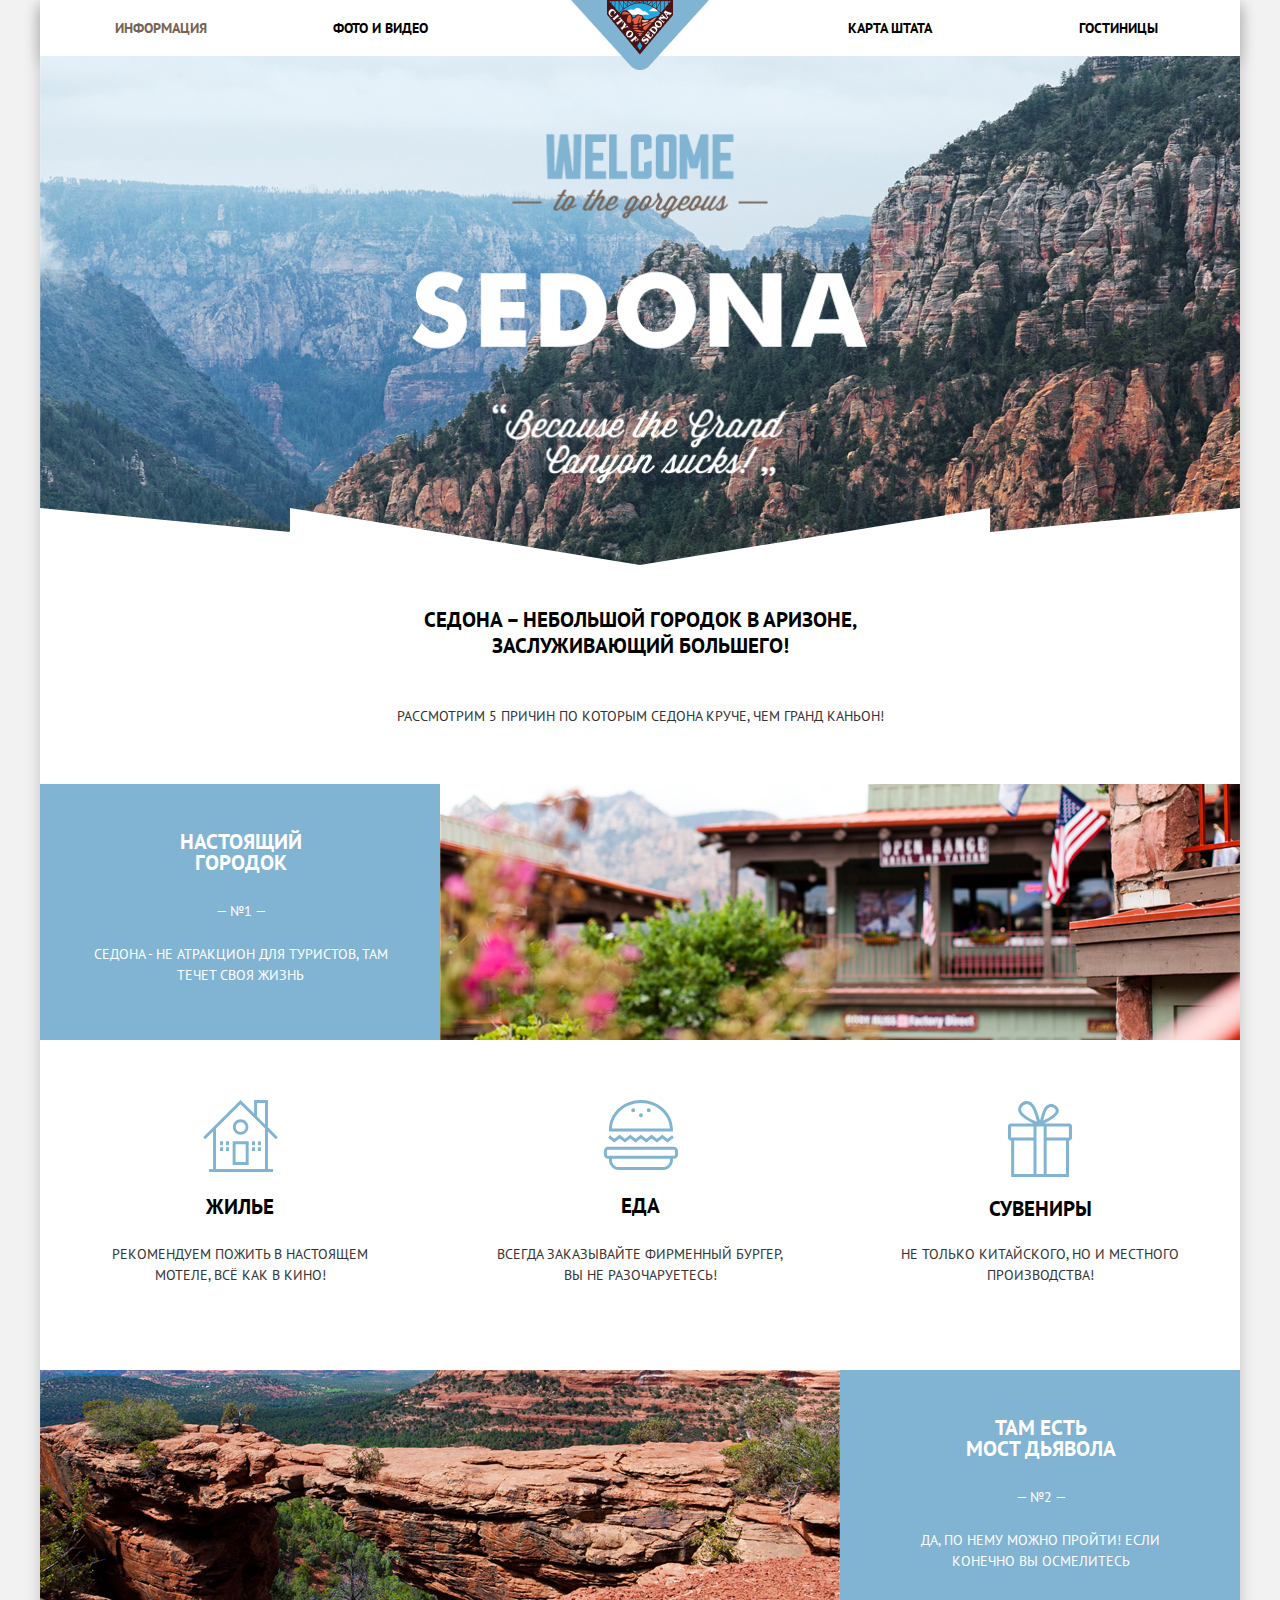
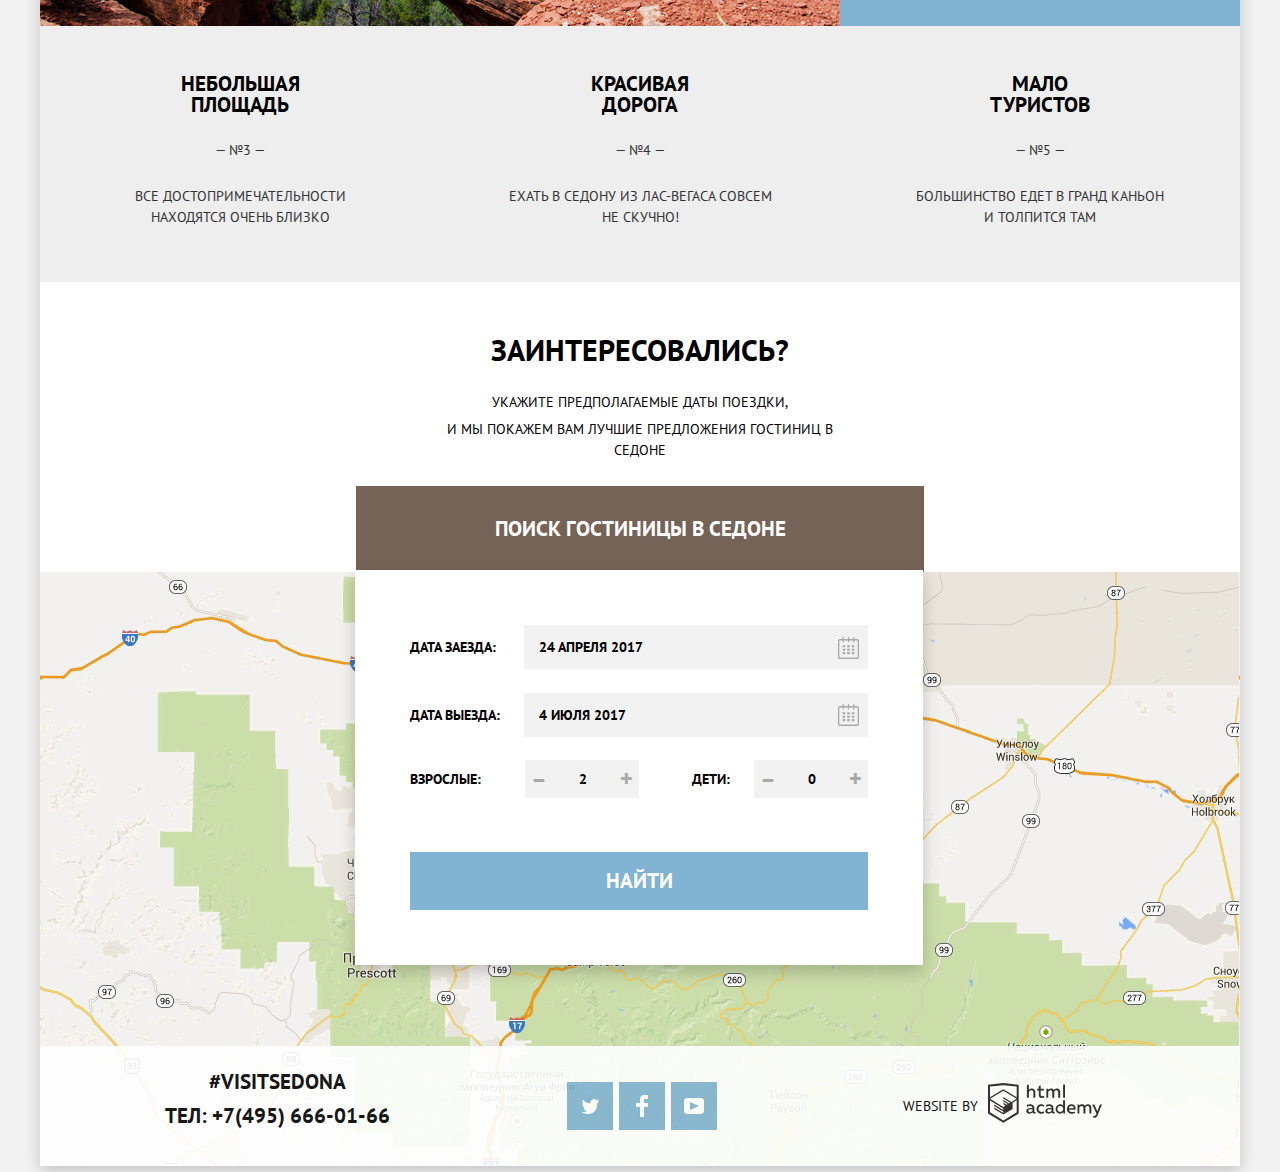
==== commit 3df9fb1d: "form" ====
--- a/index.html
+++ b/index.html
@@ -18,7 +18,7 @@
         </a>
         <ul class="site-navigation main-navigation-wrapper">
           <li>
-            <a href="#">Информация</a>
+            <a class="page-active" href="#">Информация</a>
           </li>
           <li>
             <a href="#">Фото и Видео</a>
@@ -189,13 +189,13 @@
         </button>
       </div>
       <div class="persons">
-        <label for="adult-input">Взрослые:</label>
+        <label class="adult-label" for="adult-input">Взрослые:</label>
         <div class="adult">
           <button type="button" class="button adult-button" aria-label="Убавить количество">&ndash;</button>
           <input type="number" class="inputs adult-input" id="adult-input" name="adult" value="2">
           <button type="button" class="button adult-button" aria-label="Добавить количество">+</button>
         </div>
-        <label for="children-input">Дети:</label>
+        <label class="children-label" for="children-input">Дети:</label>
         <div class="children">
           <button type="button" class="button children-button" aria-label="Убавить количество">&ndash;</button>
           <input type="number" class="inputs children-input" id="children-input" name="children" value="0">
@@ -206,8 +206,8 @@
     </div>
   </form>
 </section>
-<script src="js/findmin.js"></script>
-<script src="js/find.js"></script>
+<script src="js/findmina.js"></script>
+<script src="js/finda.js"></script>
 </div>
 </body>
 </html>
--- a/css/style.css
+++ b/css/style.css
@@ -197,6 +197,10 @@
   font-weight: 700;
 }
 
+.site-navigation .page-active {
+  color: var(--basic-brown);
+}
+
 .site-navigation a:hover,
 .site-navigation a:focus {
   color: var(--basic-blue);
@@ -1173,7 +1177,7 @@
   width: 568px;
   height: 395px;
   left: 315px;
-  top: 2168px;
+  top: 2170px;
   background-color: var(--basic-white);
   -webkit-box-shadow: 0px 7px 15px var(--page-shadow);
           box-shadow: 0px 7px 15px var(--page-shadow);
@@ -1322,6 +1326,13 @@
           align-items: center;
 }
 
+.children-label {
+  margin-left: 30px;
+}
+
+.adult {
+  margin-left: 20px;
+}
 .adult,
 .children {
   display: -webkit-box;
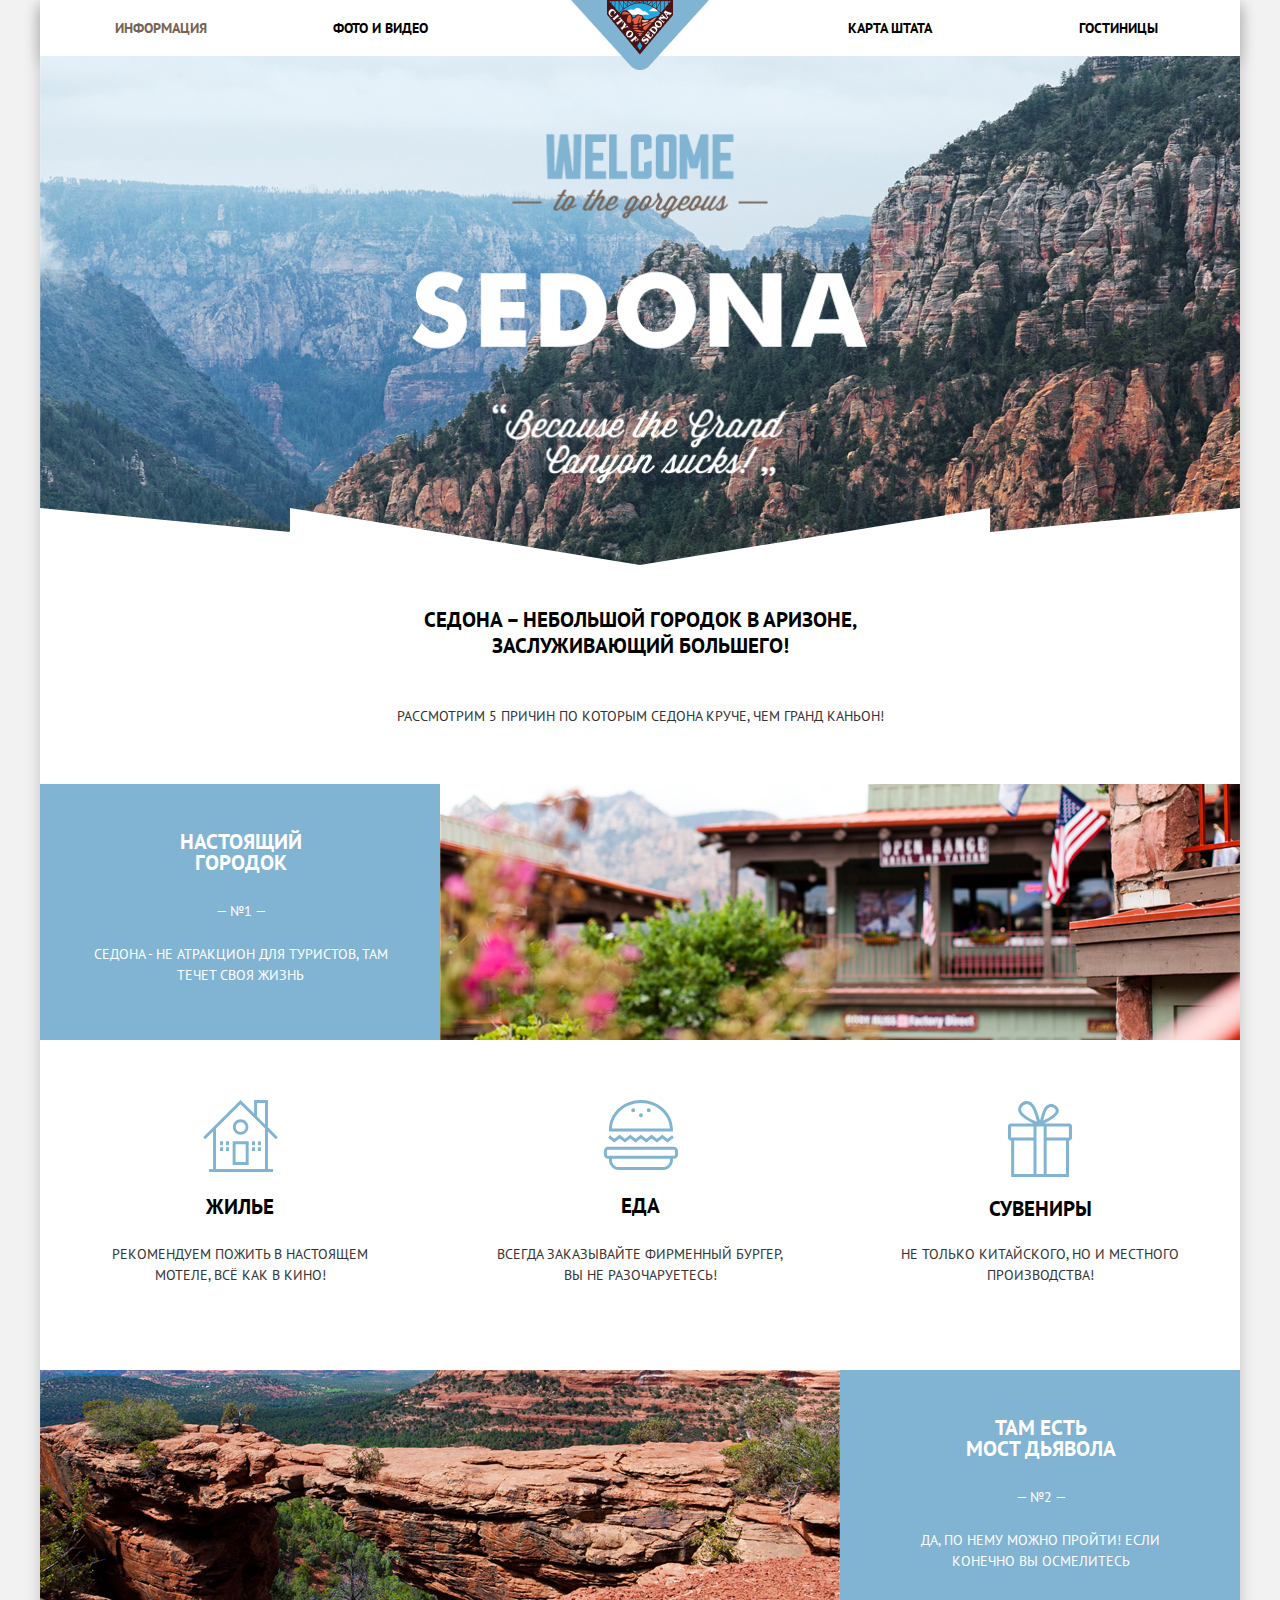
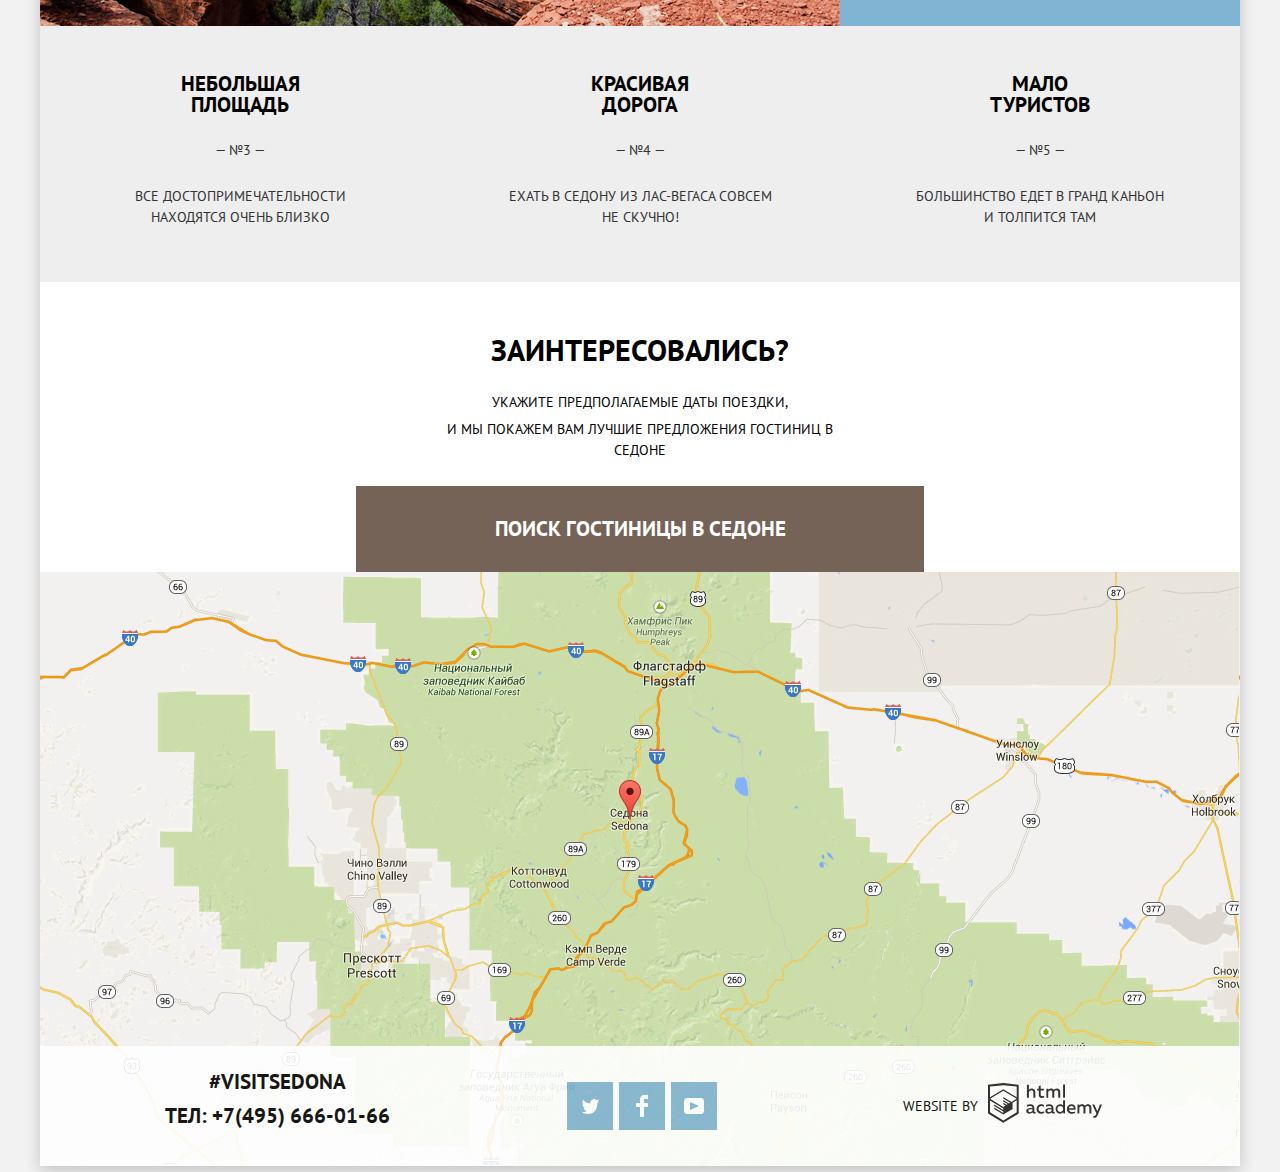
==== commit 31a6c332: "form" ====
--- a/index.html
+++ b/index.html
@@ -191,23 +191,23 @@
       <div class="persons">
         <label class="adult-label" for="adult-input">Взрослые:</label>
         <div class="adult">
-          <button type="button" class="button adult-button" aria-label="Убавить количество">&ndash;</button>
+          <button type="button" class="button adult-button minus" aria-label="Убавить количество">&ndash;</button>
           <input type="number" class="inputs adult-input" id="adult-input" name="adult" value="2">
-          <button type="button" class="button adult-button" aria-label="Добавить количество">+</button>
+          <button type="button" class="button adult-button plus" aria-label="Добавить количество">+</button>
         </div>
         <label class="children-label" for="children-input">Дети:</label>
         <div class="children">
-          <button type="button" class="button children-button" aria-label="Убавить количество">&ndash;</button>
+          <button type="button" class="button children-button minus" aria-label="Убавить количество">&ndash;</button>
           <input type="number" class="inputs children-input" id="children-input" name="children" value="0">
-          <button type="button" class="button children-button" aria-label="Добавить количество">+</button>
+          <button type="button" class="button children-button plus" aria-label="Добавить количество">+</button>
         </div>
       </div>
       <button type="submit" class="button find-hotel-button">Найти</button>
     </div>
   </form>
 </section>
-<script src="js/findmina.js"></script>
-<script src="js/finda.js"></script>
+<script src="js/findmin.js"></script>
+<script src="js/find.js"></script>
 </div>
 </body>
 </html>
--- a/css/stylemin.css
+++ b/css/stylemin.css
@@ -1 +1 @@
-:root{--basic-black:#000000;--text-black:#333333;--basic-white:#ffffff;--basic-blue:#81b3d2;--basic-gray:#eeeeee;--extra-gray:#888888;--border-gray:#e5e5e5;--sort-gray:#cacaca;--light-gray:#f2f2f2;--dark-gray:#a9a9a9;--rate-gray:#666666;--gray-hover:#ebebeb;--academy-gray:#bdbbbc;--extra-black:rgba(255,255,255,0.9);--extra-blue-hover:#669ec0;--extra-blue-active:#5496bd;--basic-brown:#766357;--extra-brown-hover:#604e43;--extra-brown-active:#503e33;--page-shadow:rgba(0,1,1,0.2);--logo-color:#231f20;--toggle-shadow:#cfcfcf;--toggle-background:#ababab;--checkbox-disabled:#6a6a6a}body,.site-navigation,.feature-list,.service-list,.small-item-list,.sort-list,.sort-list-2,.star-list,.site-navigation li,.sedona p,.feature-text h3,.feature-text p,.service-item h4,.small-item h3,.small-item p,.feedback-text p,.filters fieldset,.result-item,.result-item-text h3,.hotel-price,.hotel-price p,.footer-social,.footer-copyright,.hotel-filter-list-2,.hotel-filter-list-1,.result-list,.date-out-button,.date-in-button,.inputs::-webkit-outer-spin-button,.inputs::-webkit-inner-spin-button{margin:0}body,.visually-hidden,.main-header,.site-navigation,.feature-list,.service-list,.small-item-list,.sort-list,.sort-list-2,.star-list,.site-navigation li,.container,.sedona p,.feature-text h3,.feature-text p,.service-item h4,.small-item h3,.small-item p,.feedback-text p,.filters fieldset,.range-controls .toggle,.sort,.hotel-price p,.find-button,.main-footer,.footer-social,.modal-container,.find-form,.hotel-filter-list-2,.hotel-filter-list-1,.result-list,.date-out-button,.date-in-button{padding:0}body,.main-navigation,.rate p,.modal,.date-num,.children-input,.adult-input{font-size:14px}body,.feature-text h3,.service-item h4,.feature-item h3,.feedback-text p,.filter-price h3,.rate p,.filter-item-2 legend,.filter-item-1 legend,.max-price input,.min-price input{line-height:21px}body,.sort h3{font-weight:400}body,.main-navigation,.site-navigation a,.sort-item-link,.sort-item-link:active,.result-item-link,.filter-button:hover,.main-footer,.footer-contacts a,.footer-contacts a:active,.result-item-link:active,.children-button:hover,.adult-button:hover{color:var(--basic-black)}body,.button,.date-num{text-transform:uppercase}a,.footer-contacts a:focus,.footer-contacts a:hover{text-decoration:none}img{max-width:100%;height:auto}.visually-hidden,.main-header-logo,.filter-input-checkbox + label::before,.filter-input-checkbox:checked + label::after,.range-controls .toggle,.main-footer,.modal,.date-out-button,.date-in-button{position:absolute}.visually-hidden{width:1px;height:1px;margin:-1px;white-space:nowrap;-webkit-clip-path:inset(100%);clip-path:inset(100%);clip:rect(0 0 0 0);overflow:hidden}.visually-hidden,.sort-item-link:active,.sort-item-link:focus{border:0}.page,.star-list,.service-item,.hotel-price p,.rate{height:100%}.page-body{min-height:100%}.page-body,.map,.rate p,.date-num,.children,.adult{background-color:var(--light-gray)}.page-body,.page-container,.filter-option label,.range-controls{position:relative}.page-container{display:grid;-ms-grid-rows:min-content 1fr min-content;grid-template-rows:min-content 1fr min-content}.page-container,.main-header,.main-navigation-wrapper,.container{margin:0 auto}.page-container,.map{width:1200px}.page-container,.main-header{-webkit-box-shadow:0 5px 15px var(--page-shadow);box-shadow:0 5px 15px var(--page-shadow)}.main-header,.main-navigation,.site-navigation,.service-list,.small-item-list,.container,.feature-item,.filters,.hotel-price,.main-footer{width:100%}.main-header,.main-navigation-wrapper,.container,.range-controls .scale,.range-controls .bar,.star-item,.button,.filter-button:hover,.main-footer,.modal,.date-num:focus{background-color:var(--basic-white)}.main-header-logo,.footer-contacts{-ms-grid-column-align:center;justify-self:center}.main-header-logo{z-index:2}.main-footer{z-index:2;grid-row:-1/-1;margin:auto;height:120px;opacity:0.9;top:-120px}.main-navigation-wrapper{margin-bottom:60px}.main-navigation,.site-navigation,.feature-list,.service-list,.small-item-list,.sort-list,.sort-list-2,.star-list,.banner,.sedona,.feature-item,.feature-text,.feature-item-picture,.service-item,.small-item,.feedback,.filters form,.filter-price,.price-controls,.results,.sort,.result-item,.result-item-text,.hotel-price,.buttons,.rate,.main-footer,.footer-social,.footer-copyright,.social-button,.modal-container,.date,.persons,.children,.adult{display:flex}.main-navigation,.banner,.sedona,.feature-text,.service-item,.small-item,.feedback,.filter-price,.results,.result-item-text,.rate,.modal-container{-webkit-box-orient:vertical;-ms-flex-direction:column;flex-direction:column}.main-navigation,.banner,.sedona,.feature-text,.service-item,.small-item,.feedback,.filters form,.filter-price,.results,.result-item-text,.rate,.modal-container{-webkit-box-direction:normal}.main-navigation,.site-navigation,.service-list,.sort-list,.banner,.sedona,.feature-text,.service-item,.small-item,.feedback,.filter-price,.price-controls,.sort,.result-item,.footer-social,.footer-copyright,.social-button,.date,.persons,.children,.adult{-webkit-box-align:center;-ms-flex-align:center;align-items:center}.main-navigation,.sedona .h2,.sedona p,.sort p,.result-item-link,.find-button,.footer-contacts a,.footer-copyright p,.modal,.date-num,.find-hotel-button,.children-input,.adult-input{line-height:26px}.main-navigation,.date-out-button,.date-in-button{background-color:transparent}.site-navigation,.feature-list,.sort-list,.sort-list-2,.banner,.feature-item,.feature-text,.service-item,.small-item,.result-item-text,.buttons,.rate,.main-footer,.footer-social,.modal-container,.persons,.children,.adult{-webkit-box-pack:justify;-ms-flex-pack:justify;justify-content:space-between}.site-navigation{height:56px}.site-navigation,.feature-list,.service-list,.small-item-list,.sort-list,.sort-list-2,.star-list,.footer-social,.hotel-filter-list-2,.hotel-filter-list-1,.result-list{list-style:none}.feature-list,.service-list,.small-item-list,.feedback,.result-item,.footer-social{-ms-flex-wrap:wrap;flex-wrap:wrap}.service-list,.small-item-list,.price-controls,.date{-ms-flex-pack:distribute;justify-content:space-around}.service-list{min-height:330px}.small-item-list{min-height:256px;background-color:var(--basic-gray);margin-left:0}.price-controls input{margin-left:0;width:60px;text-align:left;font-family:inherit;font-size:inherit}.small-item-list,.min-price,.result-item img{margin-right:0}.sort-list{margin-left:40px;width:240px}.sort-list-2{width:34px;margin-left:502px}.star-list,.feedback .h2,.sort{margin-top:0}.star-list{-ms-flex-item-align:end;align-self:flex-end}.site-navigation li{width:98px}.site-navigation li:first-child{margin-left:72px;margin-right:10px}.filters .filter-item-1{margin-left:72px}.footer-copyright p{margin-right:10px}.site-navigation li:nth-child(2){margin-right:300px}.site-navigation li:last-child{margin-right:72px;margin-left:20px}.site-navigation a,.sedona .h2,.sedona p,.feature-text h3,.feature-text p,.service-item p,.feedback-text,.filter-option label,.range-filter,.rate p,.footer-contacts a,.modal-show{display:block}.site-navigation a,.sedona .h2,.feature-item,.feedback,.rate p,.button,.find-button,.footer-contacts,.children-input,.adult-input{text-align:center}.site-navigation a,.sedona .h2,.feedback .h2,.filter-price h3,.sort p,.find-button,.footer-contacts a,.modal,.date-num,.find-hotel-button,.filter-item-2 legend,.filter-item-1 legend,.children-input,.adult-input{font-weight:700}.banner{background-image:url("../img/background.jpg");height:509px}.banner,.feature-item-picture,.filters form,.extra-button,.social-button,.find-hotel-button{background-color:var(--basic-blue)}.banner .welcome-sedona{margin-top:78px}.sedona,.result-item-text{-ms-flex-wrap:nowrap;flex-wrap:nowrap}.sedona{padding-bottom:55px}.sedona .h2{min-height:80px;width:470px;margin-top:42px;margin-bottom:16px}.sedona .h2,.feature-text h3,.service-item h4,.feature-item h3,.sort p,.result-item-link,.find-button,.footer-contacts a,.find-hotel-button{font-size:21px}.sedona p,.service-item p,.small-item p{color:var(--text-black)}.feature-text,.filter-price h3,.filter-option,.price-controls,.price-controls input,.filter-button,.find-button,.extra-button,.booking-button,.extra-button:active,.booking-button:active,.find-hotel-button,.filter-item-2 legend,.filter-item-1 legend,.extra-button:focus,.extra-button:hover,.booking-button:focus,.booking-button:hover{color:var(--basic-white)}.feature-text{margin-left:50px;margin-right:49px}.feature-text,.small-item{padding-bottom:54px}.feature-text h3{margin-top:47px;margin-bottom:5px;max-width:150px}.feature-text p{max-width:301px}.service-item,.price-controls,.find-button{-webkit-box-sizing:border-box;box-sizing:border-box}.service-item{padding-top:60px;padding-bottom:70px}.service-item h4{margin-top:10px}.range-filter{margin-top:10px;width:317px}.service-item p{max-width:297px}.small-item{padding-top:47px}.small-item h3{max-width:119px}.small-item p{max-width:265px}.feedback-text{margin-top:56px;width:435px;height:148px}.feedback-text p{margin-bottom:6px}.feedback .h2{font-size:30px;line-height:24px;margin-bottom:30px}.map{height:594px;background-image:url("../img/map.jpg")}.filters form{-webkit-box-orient:horizontal;-ms-flex-direction:row;flex-direction:row;height:217px;background-image:url("../img/background-filter.jpg")}.filters fieldset{margin-top:26px}.filter-price h3{margin-top:26px;-ms-flex-item-align:start;align-self:flex-start}.filters fieldset,.price-controls input,.active-sort,.button,.extra-button,.booking-button,.extra-button:active,.booking-button:active,.extra-button:focus,.extra-button:hover,.booking-button:focus,.booking-button:hover,.children-input,.adult-input{border:none}.filters .filter-item-2{margin-left:119px}.filter-price h3,.filter-item-2 legend,.filter-item-1 legend{font-size:16px}.filter-price h3,.rate p{margin-bottom:0}.filter-option{margin-bottom:25px;padding-left:40px}.filter-option label,.range-controls .toggle,.button{cursor:pointer}.filter-option label{-webkit-user-select:none;-moz-user-select:none;-ms-user-select:none;user-select:none}.filter-input-checkbox + label::before{content:"";left:-40px;top:0;width:17px;height:17px;border:3px solid var(--basic-white);border-radius:15%}.filter-input-checkbox:disabled + label::before{border:3px solid var(--checkbox-disabled)}.filter-price{margin-left:345px}.range-controls{margin-top:20px}.range-controls .scale{width:316px;height:2px}.range-controls .bar{height:2px;width:70%}.range-controls .toggle{top:-10px;width:4px;height:4px;border:8px solid var(--basic-white);background-color:var(--toggle-background);border-radius:50%;-webkit-box-shadow:0 2px 1px 0 var(--toggle-shadow);box-shadow:0 2px 1px 0 var(--toggle-shadow)}.range-controls .toggle,.range-controls .toggle-min,.main-footer{left:0}.range-controls .toggle-max{left:248px}.price-controls{height:36px;border:solid 2px var(--basic-white)}.filter-button{height:36px;margin-top:33px;width:137px;border:2px solid var(--basic-white)}.price-controls,.filter-button{border-radius:2px}.price-controls input,.filter-button,.children-input,.adult-input,.children-button,.adult-button{background:transparent}.sort,.find-button{height:86px}.sort{-webkit-box-pack:start;-ms-flex-pack:start;justify-content:flex-start}.sort,.result-item img{margin-left:73px}.sort h3,.sort-item-link,.sort-item-link:focus{font-size:12px;line-height:18px}.sort h3{margin-left:46px}.sort-item-link,.footer-contacts a:active,.result-item-link:active{opacity:0.3}.active-sort,.sort-item-link:hover,.sort-item-link:focus,.children-button:active,.site-navigation a:focus,.result-item-link:hover,.adult-button:active,.site-navigation a:hover,.footer-contacts a:focus,.footer-contacts a:hover{color:var(--basic-blue)}.active-sort,.sort-item-link:hover,.sort-item-link:active,.sort-item-link:focus{opacity:1}.sort-item-ud{width:11px;height:11px}.sort-item-ud:first-child path{fill:var(--sort-gray)}.result-item:last-child{border-bottom:1px solid var(--border-gray)}.result-item img{-webkit-box-ordinal-group:0;-ms-flex-order:-1;order:-1}.result-item-text{min-height:100px;width:259px;margin-left:29px;padding-bottom:8px}.hotel-price{height:21px;padding-bottom:5px}.hotel-price p,.rate p,.extra-button{width:110px}.hotel-price p,.extra-button{margin-right:6px}.rate{margin-left:522px}.star-item{width:18px;height:19px;margin-left:6px;background-image:url("../img/star.svg")}.rate p,.extra-button,.booking-button{height:27px}.rate p{margin-top:45px;color:var(--rate-gray)}.button{font:inherit;vertical-align:middle}.find-button,.booking-button{background-color:var(--basic-brown)}.find-button,.modal{width:568px}.find-button{padding-top:30px}.find-button:hover,.booking-button:focus,.booking-button:hover{background-color:var(--extra-brown-hover)}.find-button:active,.booking-button:active{background-color:var(--extra-brown-active)}.booking-button{width:142px}.extra-button:active,.find-hotel-button:active{background-color:var(--extra-blue-active)}.contacts-phone{color:inherit}.social-button{color:inherit;-webkit-box-pack:center;-ms-flex-pack:center;justify-content:center;width:46px;height:48px}.hotels-footer{top:auto;position:static}.footer-contacts{margin-left:125px;margin-top:23px}.footer-contacts a{margin-bottom:8px}.footer-social{width:150px;margin-left:-9px}.footer-copyright{max-width:200px;margin-right:138px}.copyright-button:active path{fill:var(--academy-gray)}.modal{display:none;height:395px;left:315px;top:2168px;-webkit-box-shadow:0 7px 15px var(--page-shadow);box-shadow:0 7px 15px var(--page-shadow)}.modal-show{-webkit-animation:bounce 0.6s;animation:bounce 0.6s}.modal-error{-webkit-animation:shake 0.6s;animation:shake 0.6s}.modal-container{width:458px;height:315px;margin:40px 55px}.find-hotel-button{width:458px;height:58px;margin-bottom:15px;margin-top:30px}.find-form{height:350px}.date:first-child{margin-top:15px}.date-label{width:121px}.date-label,.children-input,.adult-input{height:26px}.date-num{width:346px;padding-left:13px;border:2px solid var(--light-gray)}.date-num,.children,.adult{height:38px}.date-num:hover{background-color:var(--gray-hover)}.date-num:hover,.date-num:focus{border:2px solid var(--border-gray)}.date-num:focus{outline:none}.inputs{-moz-appearance:textfield;-webkit-appearance:textfield;appearance:textfield}.filter-item-2 legend{margin-bottom:24px}.filter-item-1 legend{margin-bottom:24px}.date-out-button:active path,.sort-item-ud:focus path,.copyright-button:hover path,.date-in-button:active path,.sort-item-ud:active path{fill:var(--basic-blue)}.extra-button:focus,.extra-button:hover,.find-hotel-button:hover,.social-button:focus,.social-button:hover{background-color:var(--extra-blue-hover)}.date-out-button{right:64px;width:21px;height:23px}.date-in-button{right:64px;width:21px;height:23px}.date-out-button:hover path,.date-in-button:hover path,.sort-item-ud:hover path{fill:var(--basic-black)}.children,.adult{width:114px}.inputs::-webkit-outer-spin-button{-webkit-appearance:none;appearance:none}.inputs::-webkit-inner-spin-button{-webkit-appearance:none;appearance:none}.children-input{width:36px}.adult-input{width:36px}.children-button,.adult-button{color:var(--dark-gray)}.children-button{font-size:24px}.adult-button{font-size:24px}.filter-input-checkbox:checked + label::after{content:"";height:17px;top:2px;left:-37px;width:22px;background-image:url("../img/bird.svg");border-color:var(--basic-white)}.filter-input-checkbox:checked:disabled + label::after{background-image:url("../img/bird-disabled.svg");border-color:var(--checkbox-disabled)}.toggle:hover{width:5px;height:5px;border-width:9px}.min-price{margin-left:52px;border-right:solid 2px var(--basic-white)}.sort-item-link{border-bottom:1px dashed var(--basic-blue)}.result-item{min-height:150px;border-top:1px solid var(--border-gray)}body{font-family:"PT Sans",Arial,sans-serif;background-position:top center}body,.banner,.star-item{background-repeat:no-repeat}@-webkit-keyframes bounce{0%{-webkit-transform:translateY(-100px);transform:translateY(-100px)}70%{-webkit-transform:translateY(20px);transform:translateY(20px)}90%{-webkit-transform:translateY(-10px);transform:translateY(-10px)}100%{-webkit-transform:translateY(0);transform:translateY(0)}}@keyframes bounce{0%{-webkit-transform:translateY(-100px);transform:translateY(-100px)}70%{-webkit-transform:translateY(20px);transform:translateY(20px)}90%{-webkit-transform:translateY(-10px);transform:translateY(-10px)}100%{-webkit-transform:translateY(0);transform:translateY(0)}}@-webkit-keyframes shake{0%,100%{-webkit-transform:translateX(0);transform:translateX(0)}10%,30%,50%,70%,90%{-webkit-transform:translateX(-10px);transform:translateX(-10px)}20%,40%,60%,80%{-webkit-transform:translateX(10px);transform:translateX(10px)}}@keyframes shake{0%,100%{-webkit-transform:translateX(0);transform:translateX(0)}10%,30%,50%,70%,90%{-webkit-transform:translateX(-10px);transform:translateX(-10px)}20%,40%,60%,80%{-webkit-transform:translateX(10px);transform:translateX(10px)}}+:root{--basic-black:#000000;--text-black:#333333;--basic-white:#ffffff;--basic-blue:#81b3d2;--basic-gray:#eeeeee;--extra-gray:#888888;--border-gray:#e5e5e5;--sort-gray:#cacaca;--light-gray:#f2f2f2;--dark-gray:#a9a9a9;--rate-gray:#666666;--gray-hover:#ebebeb;--academy-gray:#bdbbbc;--extra-black:rgba(255,255,255,0.9);--extra-blue-hover:#669ec0;--extra-blue-active:#5496bd;--basic-brown:#766357;--extra-brown-hover:#604e43;--extra-brown-active:#503e33;--page-shadow:rgba(0,1,1,0.2);--logo-color:#231f20;--toggle-shadow:#cfcfcf;--toggle-background:#ababab;--checkbox-disabled:#6a6a6a}body{margin:0;padding:0;font-family:"PT Sans",Arial,sans-serif;font-size:14px;line-height:21px;font-weight:400;color:var(--basic-black);text-transform:uppercase;background-position:top center;background-repeat:no-repeat}a{text-decoration:none}img{max-width:100%;height:auto}.visually-hidden{position:absolute;width:1px;height:1px;margin:-1px;border:0;padding:0;white-space:nowrap;-webkit-clip-path:inset(100%);clip-path:inset(100%);clip:rect(0 0 0 0);overflow:hidden}.page{height:100%}.page-body{min-height:100%;background-color:var(--light-gray);position:relative}.page-container{display:-ms-grid;display:grid;-ms-grid-rows:-webkit-min-content 1fr -webkit-min-content;-ms-grid-rows:min-content 1fr min-content;grid-template-rows:-webkit-min-content 1fr -webkit-min-content;grid-template-rows:min-content 1fr min-content;position:relative;margin:0 auto;width:1200px;-webkit-box-shadow:0 5px 15px var(--page-shadow);box-shadow:0 5px 15px var(--page-shadow)}.main-header{width:100%;margin:0 auto;padding:0;background-color:var(--basic-white);-webkit-box-shadow:0 5px 15px var(--page-shadow);box-shadow:0 5px 15px var(--page-shadow)}.main-header-logo{-ms-grid-column-align:center;justify-self:center;position:absolute;z-index:2}.main-navigation-wrapper{background-color:var(--basic-white);margin-bottom:60px;margin:0 auto}.main-navigation{width:100%;display:-webkit-box;display:-ms-flexbox;display:flex;-webkit-box-orient:vertical;-webkit-box-direction:normal;-ms-flex-direction:column;flex-direction:column;-webkit-box-align:center;-ms-flex-align:center;align-items:center;font-size:14px;line-height:26px;color:var(--basic-black);background-color:transparent}.site-navigation{width:100%;display:-webkit-box;display:-ms-flexbox;display:flex;-webkit-box-pack:justify;-ms-flex-pack:justify;justify-content:space-between;-webkit-box-align:center;-ms-flex-align:center;align-items:center;list-style:none;margin:0;height:56px}.site-navigation,.feature-list,.service-list,.small-item-list,.sort-list,.sort-list-2,.result-list,.hotel-filter-list-1,.hotel-filter-list-2,.star-list{list-style:none;margin:0;padding:0}.site-navigation li{width:98px;margin:0;padding:0}.site-navigation li:first-child{margin-left:72px;margin-right:10px}.site-navigation li:nth-child(2){margin-right:300px}.site-navigation li:last-child{margin-right:72px;margin-left:20px}.site-navigation a{color:var(--basic-black);display:block;text-align:center;font-weight:700}.site-navigation .page-active{color:var(--basic-brown)}.site-navigation a:hover,.site-navigation a:focus{color:var(--basic-blue)}.container{width:100%;margin:0 auto;padding:0;background-color:var(--basic-white)}.banner{background-image:url("../img/background.jpg");background-repeat:no-repeat;background-color:var(--basic-blue);height:509px;display:-webkit-box;display:-ms-flexbox;display:flex;-webkit-box-orient:vertical;-webkit-box-direction:normal;-ms-flex-direction:column;flex-direction:column;-webkit-box-pack:justify;-ms-flex-pack:justify;justify-content:space-between;-webkit-box-align:center;-ms-flex-align:center;align-items:center}.banner .welcome-sedona{margin-top:78px}.sedona{display:-webkit-box;display:-ms-flexbox;display:flex;-webkit-box-orient:vertical;-webkit-box-direction:normal;-ms-flex-direction:column;flex-direction:column;-ms-flex-wrap:nowrap;flex-wrap:nowrap;-webkit-box-align:center;-ms-flex-align:center;align-items:center;padding-bottom:55px}.sedona .h2{display:block;min-height:80px;width:470px;font-weight:bold;font-size:21px;line-height:26px;text-align:center;margin-top:42px;margin-bottom:16px}.sedona p{color:var(--text-black);line-height:26px;display:block;margin:0;padding:0}.feature-list{display:-webkit-box;display:-ms-flexbox;display:flex;-ms-flex-wrap:wrap;flex-wrap:wrap;-webkit-box-pack:justify;-ms-flex-pack:justify;justify-content:space-between}.feature-item{display:-webkit-box;display:-ms-flexbox;display:flex;-webkit-box-pack:justify;-ms-flex-pack:justify;justify-content:space-between;text-align:center;width:100%}.feature-text{color:var(--basic-white);display:-webkit-box;display:-ms-flexbox;display:flex;-webkit-box-orient:vertical;-webkit-box-direction:normal;-ms-flex-direction:column;flex-direction:column;-webkit-box-pack:justify;-ms-flex-pack:justify;justify-content:space-between;-webkit-box-align:center;-ms-flex-align:center;align-items:center;margin-left:50px;margin-right:49px;padding-bottom:54px}.feature-text h3{display:block;margin:0;padding:0;margin-top:47px;margin-bottom:5px;max-width:150px;font-size:21px;line-height:21px}.feature-text p{display:block;margin:0;padding:0;max-width:301px}.feature-item-picture{display:-webkit-box;display:-ms-flexbox;display:flex;background-color:var(--basic-blue)}.service-list{display:-webkit-box;display:-ms-flexbox;display:flex;-ms-flex-wrap:wrap;flex-wrap:wrap;-ms-flex-pack:distribute;justify-content:space-around;min-height:330px;-webkit-box-align:center;-ms-flex-align:center;align-items:center;width:100%}.service-item{height:100%;-webkit-box-sizing:border-box;box-sizing:border-box;display:-webkit-box;display:-ms-flexbox;display:flex;-webkit-box-pack:justify;-ms-flex-pack:justify;justify-content:space-between;-webkit-box-orient:vertical;-webkit-box-direction:normal;-ms-flex-direction:column;flex-direction:column;-webkit-box-align:center;-ms-flex-align:center;align-items:center;padding-top:60px;padding-bottom:70px}.service-item h4{margin:0;padding:0;margin-top:10px;font-size:21px;line-height:21px}.service-item p{display:block;max-width:297px;color:var(--text-black)}.small-item-list{display:-webkit-box;display:-ms-flexbox;display:flex;-ms-flex-wrap:wrap;flex-wrap:wrap;-ms-flex-pack:distribute;justify-content:space-around;width:100%;min-height:256px;background-color:var(--basic-gray);margin-left:0;margin-right:0}.small-item{display:-webkit-box;display:-ms-flexbox;display:flex;-webkit-box-orient:vertical;-webkit-box-direction:normal;-ms-flex-direction:column;flex-direction:column;-webkit-box-pack:justify;-ms-flex-pack:justify;justify-content:space-between;-webkit-box-align:center;-ms-flex-align:center;align-items:center;padding-top:47px;padding-bottom:54px}.small-item h3{margin:0;padding:0;max-width:119px}.small-item p{margin:0;padding:0;max-width:265px;color:var(--text-black)}.feature-item h3{font-size:21px;line-height:21px}.feedback{text-align:center;display:-webkit-box;display:-ms-flexbox;display:flex;-ms-flex-wrap:wrap;flex-wrap:wrap;-webkit-box-orient:vertical;-webkit-box-direction:normal;-ms-flex-direction:column;flex-direction:column;-webkit-box-align:center;-ms-flex-align:center;align-items:center}.feedback-text{margin-top:56px;display:block;width:435px;height:148px}.feedback-text p{margin:0;padding:0;margin-bottom:6px;line-height:21px}.feedback .h2{font-weight:bold;font-size:30px;line-height:24px;margin-top:0;margin-bottom:30px}.map{width:1200px;height:594px;background-image:url("../img/map.jpg");background-color:var(--light-gray)}.filters{width:100%}.filters form{display:-webkit-box;display:-ms-flexbox;display:flex;-webkit-box-orient:horizontal;-webkit-box-direction:normal;-ms-flex-direction:row;flex-direction:row;height:217px;background-image:url("../img/background-filter.jpg");background-color:var(--basic-blue)}.filters fieldset{padding:0;margin:0;margin-top:26px;border:none}.filters .filter-item-1{margin-left:72px}.filters .filter-item-2{margin-left:119px}.filter-item-1 legend,.filter-item-2 legend,.filter-price h3{margin-bottom:24px;font-size:16px;line-height:21px;font-weight:700;color:var(--basic-white)}.filter-option{margin-bottom:25px;padding-left:40px;color:var(--basic-white)}.filter-option label{position:relative;display:block;cursor:pointer;-webkit-user-select:none;-moz-user-select:none;-ms-user-select:none;user-select:none}.filter-input-checkbox + label::before{content:"";position:absolute;left:-40px;top:0;width:17px;height:17px;border:3px solid var(--basic-white);border-radius:15%}.filter-input-checkbox:disabled + label::before{border:3px solid var(--checkbox-disabled)}.filter-input-checkbox:checked:disabled + label::after{background-image:url("../img/bird-disabled.svg");border-color:var(--checkbox-disabled)}.filter-input-checkbox:checked + label::after{content:"";position:absolute;top:2px;left:-37px;width:22px;height:17px;background-image:url("../img/bird.svg");border-color:var(--basic-white)}.filter-price{display:-webkit-box;display:-ms-flexbox;display:flex;-webkit-box-orient:vertical;-webkit-box-direction:normal;-ms-flex-direction:column;flex-direction:column;margin-left:345px;-webkit-box-align:center;-ms-flex-align:center;align-items:center}.range-filter{display:block;width:317px;margin-top:10px}.range-controls{margin-top:20px;position:relative}.range-controls .scale{width:316px;height:2px;background-color:var(--basic-white)}.range-controls .bar{width:70%;height:2px;background-color:var(--basic-white)}.range-controls .toggle{position:absolute;top:-10px;left:0;width:4px;height:4px;padding:0;border:8px solid var(--basic-white);background-color:var(--toggle-background);border-radius:50%;-webkit-box-shadow:0 2px 1px 0 var(--toggle-shadow);box-shadow:0 2px 1px 0 var(--toggle-shadow);cursor:pointer}.toggle:hover{width:5px;height:5px;border-width:9px}.range-controls .toggle-min{left:0}.range-controls .toggle-max{left:248px}.filter-price{display:-webkit-box;display:-ms-flexbox;display:flex}.filter-price h3{-ms-flex-item-align:start;align-self:flex-start;margin-top:26px;margin-bottom:0}.price-controls{height:36px;display:-webkit-box;display:-ms-flexbox;display:flex;-ms-flex-pack:distribute;justify-content:space-around;-webkit-box-align:center;-ms-flex-align:center;align-items:center;color:var(--basic-white);-webkit-box-sizing:border-box;box-sizing:border-box;border:solid 2px var(--basic-white);border-radius:2px}.min-price input,.max-price input{line-height:21px}.min-price{margin-left:52px;margin-right:0;border-right:solid 2px var(--basic-white)}.price-controls input{width:60px;margin-left:0;text-align:left;color:var(--basic-white);border:none;background:transparent;font-family:inherit;font-size:inherit}.results{display:-webkit-box;display:-ms-flexbox;display:flex;-webkit-box-orient:vertical;-webkit-box-direction:normal;-ms-flex-direction:column;flex-direction:column}.sort{margin-top:0;padding:0;height:86px;display:-webkit-box;display:-ms-flexbox;display:flex;-webkit-box-align:center;-ms-flex-align:center;align-items:center;-webkit-box-pack:start;-ms-flex-pack:start;justify-content:flex-start;margin-left:73px}.sort p{font-weight:700;font-size:21px;line-height:26px}.sort h3{font-weight:400;font-size:12px;line-height:18px;margin-left:46px}.sort-list{margin-left:40px;width:240px;display:-webkit-box;display:-ms-flexbox;display:flex;-webkit-box-pack:justify;-ms-flex-pack:justify;justify-content:space-between;-webkit-box-align:center;-ms-flex-align:center;align-items:center}.sort-item-link{font-size:12px;line-height:18px;color:var(--basic-black);opacity:0.3;border-bottom:1px dashed var(--basic-blue)}.active-sort{color:var(--basic-blue);opacity:1;border:none}.sort-item-link:hover{color:var(--basic-blue);opacity:1}.sort-item-link:active{color:var(--basic-black);opacity:1;border:0}.sort-item-link:focus{color:var(--basic-blue);opacity:1;border:0;line-height:18px;font-size:12px}.sort-list-2{display:-webkit-box;display:-ms-flexbox;display:flex;width:34px;-webkit-box-pack:justify;-ms-flex-pack:justify;justify-content:space-between;margin-left:502px}.sort-item-ud{width:11px;height:11px}.sort-item-ud:first-child path{fill:var(--sort-gray)}.sort-item-ud:hover path{fill:var(--basic-black)}.sort-item-ud:active path,.sort-item-ud:focus path{fill:var(--basic-blue)}.result-item{display:-webkit-box;display:-ms-flexbox;display:flex;-ms-flex-wrap:wrap;flex-wrap:wrap;min-height:150px;-webkit-box-align:center;-ms-flex-align:center;align-items:center;margin:0;border-top:1px solid var(--border-gray)}.result-item:last-child{border-bottom:1px solid var(--border-gray)}.result-item img{-webkit-box-ordinal-group:0;-ms-flex-order:-1;order:-1;margin-left:73px;margin-right:0}.result-item-text{display:-webkit-box;display:-ms-flexbox;display:flex;-webkit-box-pack:justify;-ms-flex-pack:justify;justify-content:space-between;-webkit-box-orient:vertical;-webkit-box-direction:normal;-ms-flex-direction:column;flex-direction:column;-ms-flex-wrap:nowrap;flex-wrap:nowrap;min-height:100px;width:259px;margin-left:29px;padding-bottom:8px}.result-item-text h3{margin:0}.result-item-link{font-size:21px;line-height:26px;color:var(--basic-black)}.result-item-link:hover{color:var(--basic-blue)}.result-item-link:active{color:var(--basic-black);opacity:0.3}.hotel-price{margin:0;height:21px;padding-bottom:5px;display:-webkit-box;display:-ms-flexbox;display:flex;width:100%}.hotel-price p{padding:0;margin:0;height:100%;width:110px;margin-right:6px}.buttons{display:-webkit-box;display:-ms-flexbox;display:flex;-webkit-box-pack:justify;-ms-flex-pack:justify;justify-content:space-between}.rate{height:100%;display:-webkit-box;display:-ms-flexbox;display:flex;-webkit-box-orient:vertical;-webkit-box-direction:normal;-ms-flex-direction:column;flex-direction:column;-webkit-box-pack:justify;-ms-flex-pack:justify;justify-content:space-between;margin-left:522px;height:100%}.star-list{margin-top:0;display:-webkit-box;display:-ms-flexbox;display:flex;height:100%;-ms-flex-item-align:end;align-self:flex-end}.star-item{width:18px;height:19px;margin-left:6px;background-image:url("../img/star.svg");background-repeat:no-repeat;background-color:var(--basic-white)}.rate p{display:block;width:110px;height:27px;background-color:var(--light-gray);text-align:center;font-size:14px;line-height:21px;margin-bottom:0;margin-top:45px;color:var(--rate-gray)}.button{font:inherit;text-align:center;vertical-align:middle;text-transform:uppercase;background-color:var(--basic-white);border:none;cursor:pointer}.filter-button{margin-top:33px;width:137px;height:36px;border:2px solid var(--basic-white);border-radius:2px;background:transparent;color:var(--basic-white)}.filter-button:hover{background-color:var(--basic-white);color:var(--basic-black)}.find-button{-webkit-box-sizing:border-box;box-sizing:border-box;padding:0;color:var(--basic-white);background-color:var(--basic-brown);width:568px;height:86px;line-height:26px;font-size:21px;font-weight:700;text-align:center;padding-top:30px}.find-button:hover{background-color:var(--extra-brown-hover)}.find-button:active{background-color:var(--extra-brown-active)}.extra-button{border:none;color:var(--basic-white);background-color:var(--basic-blue);width:110px;height:27px;margin-right:6px}.booking-button{border:none;color:var(--basic-white);background-color:var(--basic-brown);width:142px;height:27px}.extra-button:hover,.extra-button:focus{border:none;color:var(--basic-white);background-color:var(--extra-blue-hover)}.booking-button:hover,.booking-button:focus{border:none;color:var(--basic-white);background-color:var(--extra-brown-hover)}.extra-button:active{border:none;color:var(--basic-white);background-color:var(--extra-blue-active)}.booking-button:active{border:none;color:var(--basic-white);background-color:var(--extra-brown-active)}.contacts-phone{color:inherit}.main-footer{grid-row:-1/-1;width:100%;color:var(--basic-black);margin:auto;padding:0;height:120px;z-index:2;opacity:0.9;display:-webkit-box;display:-ms-flexbox;display:flex;-webkit-box-pack:justify;-ms-flex-pack:justify;justify-content:space-between;background-color:var(--basic-white);position:absolute;top:-120px;left:0}.hotels-footer{top:auto;position:static}.footer-contacts{margin-left:125px;-ms-grid-column-align:center;justify-self:center;margin-top:23px;text-align:center}.footer-contacts a{display:block;color:var(--basic-black);font-size:21px;line-height:26px;font-weight:bold;margin-bottom:8px}.footer-contacts a:hover,.footer-contacts a:focus{text-decoration:none;color:var(--basic-blue)}.footer-contacts a:active{color:var(--basic-black);opacity:0.3}.footer-social{display:-webkit-box;display:-ms-flexbox;display:flex;-webkit-box-pack:justify;-ms-flex-pack:justify;justify-content:space-between;-webkit-box-align:center;-ms-flex-align:center;align-items:center;width:150px;padding:0;margin:0;margin-left:-9px;list-style:none;-ms-flex-wrap:wrap;flex-wrap:wrap}.footer-copyright{display:-webkit-box;display:-ms-flexbox;display:flex;-webkit-box-align:center;-ms-flex-align:center;align-items:center;max-width:200px;margin:0;margin-right:138px}.footer-copyright p{margin-right:10px;line-height:26px}.copyright-button:hover path{fill:var(--basic-blue)}.copyright-button:active path{fill:var(--academy-gray)}.social-button{display:-webkit-box;display:-ms-flexbox;display:flex;-webkit-box-align:center;-ms-flex-align:center;align-items:center;-webkit-box-pack:center;-ms-flex-pack:center;justify-content:center;width:46px;height:48px;color:inherit;background-color:var(--basic-blue)}.social-button:hover,.social-button:focus{background-color:var(--extra-blue-hover)}.modal{display:none;position:absolute;width:568px;height:395px;left:315px;top:2170px;background-color:var(--basic-white);-webkit-box-shadow:0 7px 15px var(--page-shadow);box-shadow:0 7px 15px var(--page-shadow);font-weight:700;font-size:14px;line-height:26px}.modal-show{display:block;-webkit-animation:bounce 0.6s;animation:bounce 0.6s}.modal-error{-webkit-animation:shake 0.6s;animation:shake 0.6s}.modal-container{display:-webkit-box;display:-ms-flexbox;display:flex;-webkit-box-orient:vertical;-webkit-box-direction:normal;-ms-flex-direction:column;flex-direction:column;-webkit-box-pack:justify;-ms-flex-pack:justify;justify-content:space-between;width:458px;height:315px;padding:0;margin:40px 55px}.find-form{padding:0;height:350px}.date{display:-webkit-box;display:-ms-flexbox;display:flex;-ms-flex-pack:distribute;justify-content:space-around;-webkit-box-align:center;-ms-flex-align:center;align-items:center}.date:first-child{margin-top:10px;margin-bottom:-4px}.date-label{width:121px;height:26px}.date-num{width:346px;height:38px;background-color:var(--light-gray);border:none;font-weight:700;font-size:14px;line-height:26px;padding-left:10px;text-transform:uppercase;border:2px solid var(--light-gray)}.date-num:hover{background-color:var(--gray-hover);border:2px solid var(--border-gray)}.date-num:focus{background-color:var(--basic-white);outline:none;border:2px solid var(--border-gray)}.date-in-button,.date-out-button{padding:0;margin:0;position:absolute;right:64px;background-color:transparent;width:21px;height:23px}.date-in-button:hover path,.date-out-button:hover path{fill:var(--basic-black)}.date-in-button:active path,.date-out-button:active path{fill:var(--basic-blue)}.adult-button:hover,.children-button:hover{color:var(--basic-black)}.adult-button:active,.children-button:active{color:var(--basic-blue)}.find-hotel-button{width:458px;height:58px;background-color:var(--basic-blue);color:var(--basic-white);font-size:21px;line-height:26px;font-weight:700;margin-bottom:15px;margin-top:30px}.find-hotel-button:hover{background-color:var(--extra-blue-hover)}.find-hotel-button:active{background-color:var(--extra-blue-active)}.persons{display:-webkit-box;display:-ms-flexbox;display:flex;-webkit-box-pack:justify;-ms-flex-pack:justify;justify-content:space-between;-webkit-box-align:center;-ms-flex-align:center;align-items:center}.children-label{margin-left:30px}.adult{margin-left:20px}.adult,.children{display:-webkit-box;display:-ms-flexbox;display:flex;-webkit-box-pack:justify;-ms-flex-pack:justify;justify-content:space-between;-webkit-box-align:center;-ms-flex-align:center;align-items:center;width:114px;height:38px;background-color:var(--light-gray)}.inputs::-webkit-inner-spin-button,.inputs::-webkit-outer-spin-button{-webkit-appearance:none;appearance:none;margin:0}.inputs{-moz-appearance:textfield;-webkit-appearance:textfield;appearance:textfield}.adult-input,.children-input{width:36px;height:26px;font-weight:700;font-size:14px;line-height:26px;text-align:center;background:transparent;border:none}.adult-button,.children-button{color:var(--dark-gray);font-size:24px;background:transparent}.adult .minus{margin-left:5px}.adult .plus{margin-right:10px}.children .minus{margin-left:5px}.children .plus{margin-right:5px}@-webkit-keyframes bounce{0%{-webkit-transform:translateY(-100px);transform:translateY(-100px)} 70%{-webkit-transform:translateY(20px);transform:translateY(20px)} 90%{-webkit-transform:translateY(-10px);transform:translateY(-10px)} 100%{-webkit-transform:translateY(0);transform:translateY(0)}}@keyframes bounce{0%{-webkit-transform:translateY(-100px);transform:translateY(-100px)} 70%{-webkit-transform:translateY(20px);transform:translateY(20px)} 90%{-webkit-transform:translateY(-10px);transform:translateY(-10px)} 100%{-webkit-transform:translateY(0);transform:translateY(0)}}@-webkit-keyframes shake{0%,100%{-webkit-transform:translateX(0);transform:translateX(0)} 10%,30%,50%,70%,90%{-webkit-transform:translateX(-10px);transform:translateX(-10px)} 20%,40%,60%,80%{-webkit-transform:translateX(10px);transform:translateX(10px)}}@keyframes shake{0%,100%{-webkit-transform:translateX(0);transform:translateX(0)} 10%,30%,50%,70%,90%{-webkit-transform:translateX(-10px);transform:translateX(-10px)} 20%,40%,60%,80%{-webkit-transform:translateX(10px);transform:translateX(10px)}}
--- a/css/style.css
+++ b/css/style.css
@@ -1220,6 +1220,7 @@
 }
 
 .date {
+
   display: -webkit-box;
   display: -ms-flexbox;
   display: flex;
@@ -1231,7 +1232,8 @@
 }
 
 .date:first-child {
-  margin-top: 15px;
+  margin-top: 10px;
+  margin-bottom: -4px;
 }
 
 .date-label {
@@ -1247,7 +1249,7 @@
   font-weight: 700;
   font-size: 14px;
   line-height: 26px;
-  padding-left: 13px;
+  padding-left: 10px;
   text-transform: uppercase;
   border: 2px solid var(--light-gray);
 }
@@ -1381,6 +1383,22 @@
   background: transparent;
 }
 
+.adult .minus {
+  margin-left: 5px;
+}
+
+.adult .plus {
+  margin-right: 10px;
+}
+
+.children .minus {
+  margin-left: 5px;
+}
+
+.children .plus {
+  margin-right: 5px;
+}
+
 @-webkit-keyframes bounce {
   0% {
     -webkit-transform: translateY(-100px);
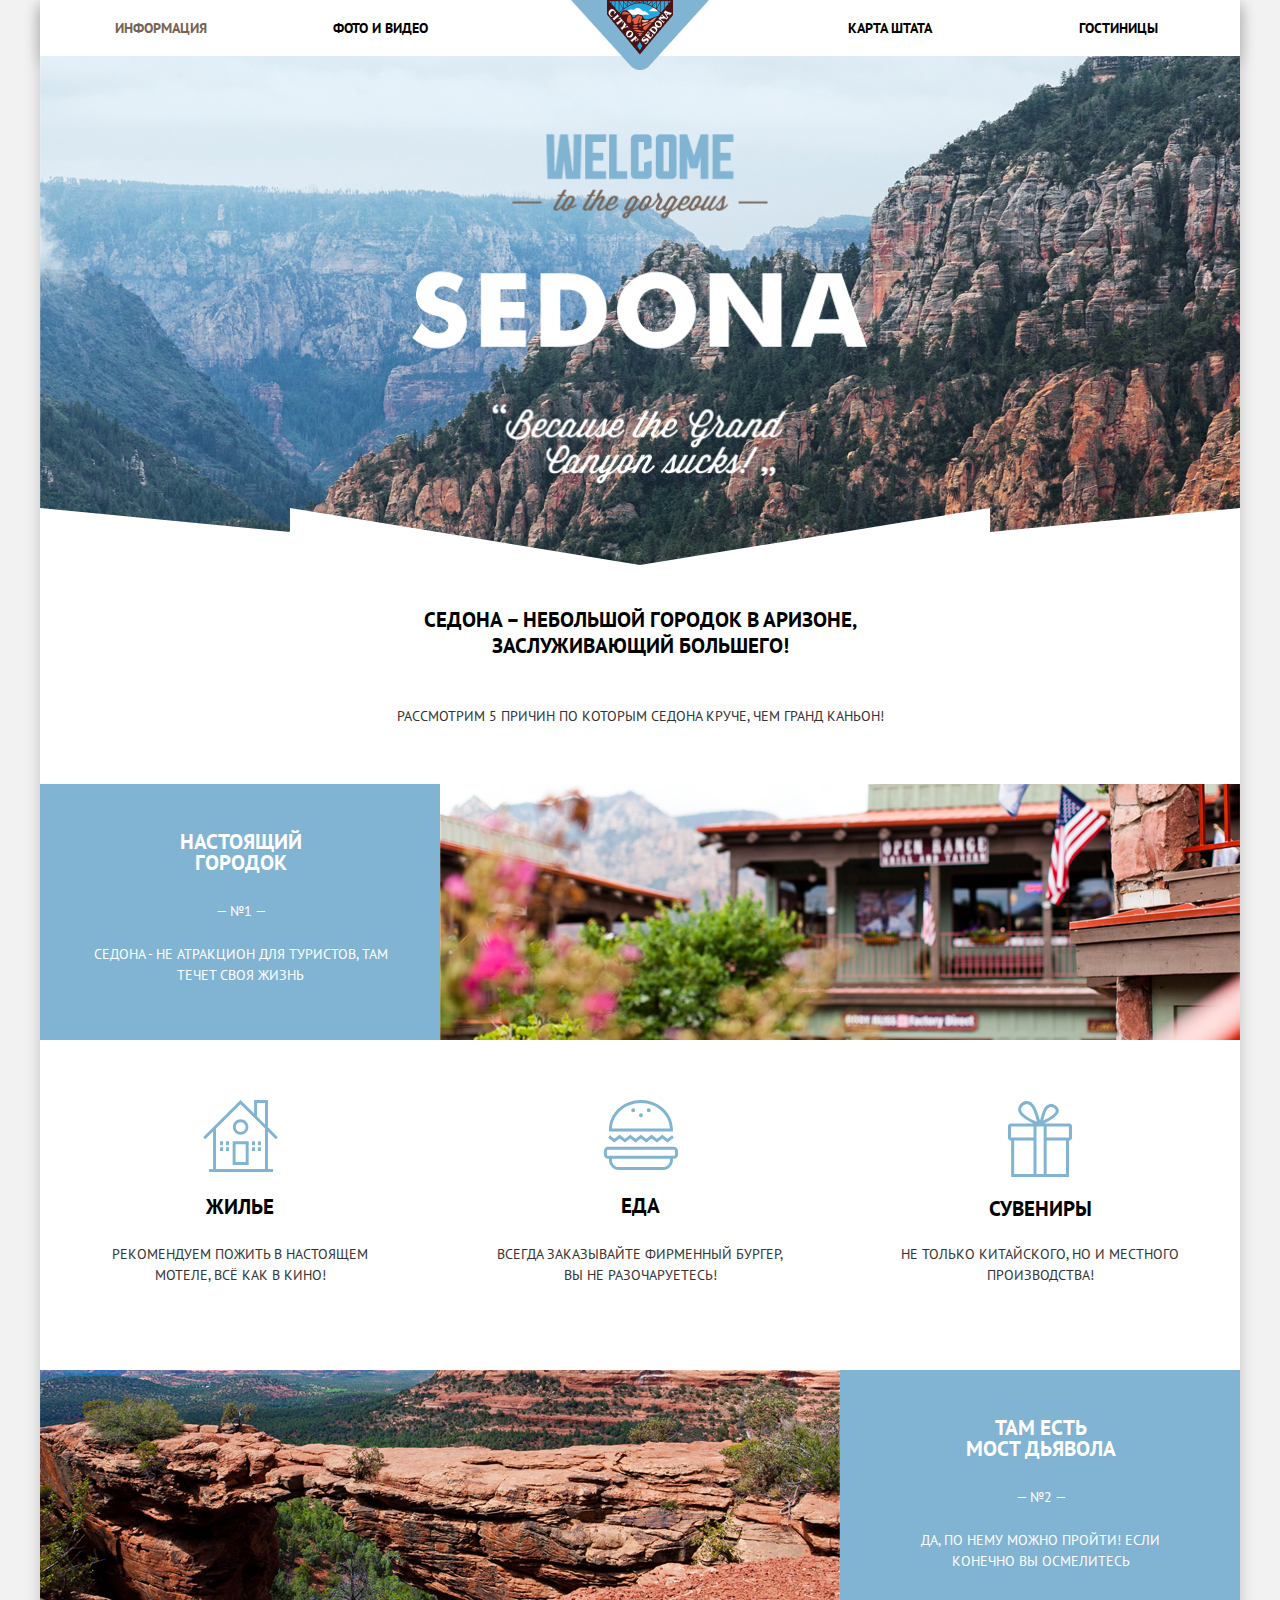
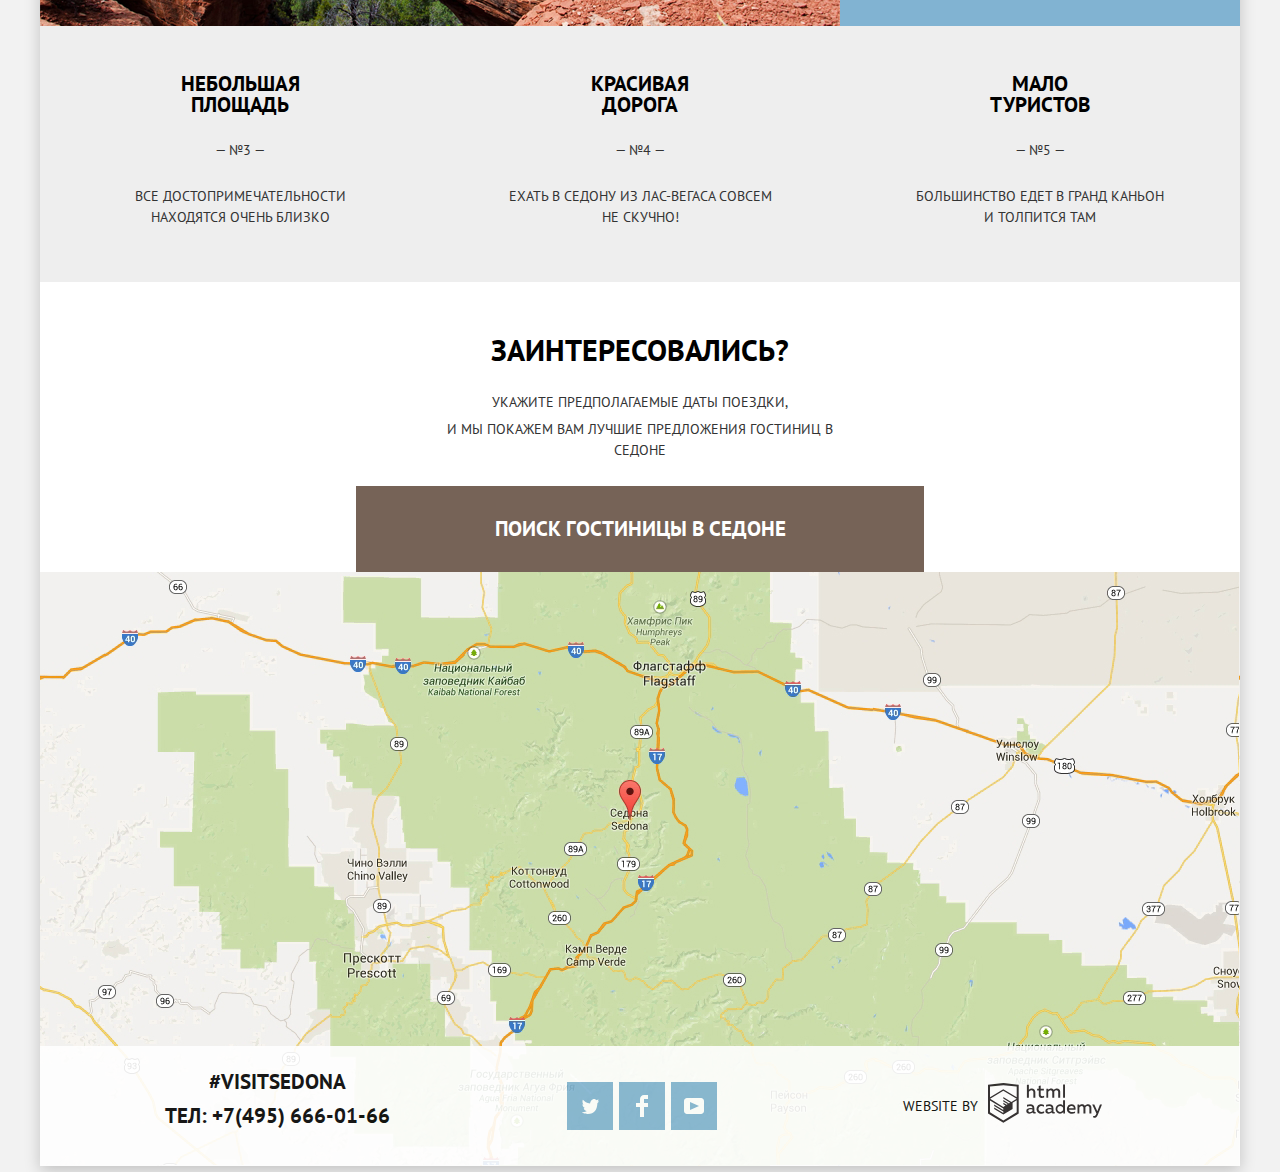
==== commit 0c3b6e98: "Final" ====
--- a/index.html
+++ b/index.html
@@ -6,7 +6,6 @@
   <link href="https://fonts.googleapis.com/css2?family=PT+Sans:wght@400;700&display=swap" rel="stylesheet">
   <link href="css/normalize.css" rel="stylesheet">
   <link href="css/stylemin.css" rel="stylesheet">
-  <link href="css/style.css" rel="stylesheet">
 </head>
 
 <body class="page-body">
@@ -206,8 +205,7 @@
     </div>
   </form>
 </section>
+</div>
 <script src="js/findmin.js"></script>
-<script src="js/find.js"></script>
-</div>
 </body>
 </html>
--- a/css/stylemin.css
+++ b/css/stylemin.css
@@ -1 +1 @@
-:root{--basic-black:#000000;--text-black:#333333;--basic-white:#ffffff;--basic-blue:#81b3d2;--basic-gray:#eeeeee;--extra-gray:#888888;--border-gray:#e5e5e5;--sort-gray:#cacaca;--light-gray:#f2f2f2;--dark-gray:#a9a9a9;--rate-gray:#666666;--gray-hover:#ebebeb;--academy-gray:#bdbbbc;--extra-black:rgba(255,255,255,0.9);--extra-blue-hover:#669ec0;--extra-blue-active:#5496bd;--basic-brown:#766357;--extra-brown-hover:#604e43;--extra-brown-active:#503e33;--page-shadow:rgba(0,1,1,0.2);--logo-color:#231f20;--toggle-shadow:#cfcfcf;--toggle-background:#ababab;--checkbox-disabled:#6a6a6a}body{margin:0;padding:0;font-family:"PT Sans",Arial,sans-serif;font-size:14px;line-height:21px;font-weight:400;color:var(--basic-black);text-transform:uppercase;background-position:top center;background-repeat:no-repeat}a{text-decoration:none}img{max-width:100%;height:auto}.visually-hidden{position:absolute;width:1px;height:1px;margin:-1px;border:0;padding:0;white-space:nowrap;-webkit-clip-path:inset(100%);clip-path:inset(100%);clip:rect(0 0 0 0);overflow:hidden}.page{height:100%}.page-body{min-height:100%;background-color:var(--light-gray);position:relative}.page-container{display:-ms-grid;display:grid;-ms-grid-rows:-webkit-min-content 1fr -webkit-min-content;-ms-grid-rows:min-content 1fr min-content;grid-template-rows:-webkit-min-content 1fr -webkit-min-content;grid-template-rows:min-content 1fr min-content;position:relative;margin:0 auto;width:1200px;-webkit-box-shadow:0 5px 15px var(--page-shadow);box-shadow:0 5px 15px var(--page-shadow)}.main-header{width:100%;margin:0 auto;padding:0;background-color:var(--basic-white);-webkit-box-shadow:0 5px 15px var(--page-shadow);box-shadow:0 5px 15px var(--page-shadow)}.main-header-logo{-ms-grid-column-align:center;justify-self:center;position:absolute;z-index:2}.main-navigation-wrapper{background-color:var(--basic-white);margin-bottom:60px;margin:0 auto}.main-navigation{width:100%;display:-webkit-box;display:-ms-flexbox;display:flex;-webkit-box-orient:vertical;-webkit-box-direction:normal;-ms-flex-direction:column;flex-direction:column;-webkit-box-align:center;-ms-flex-align:center;align-items:center;font-size:14px;line-height:26px;color:var(--basic-black);background-color:transparent}.site-navigation{width:100%;display:-webkit-box;display:-ms-flexbox;display:flex;-webkit-box-pack:justify;-ms-flex-pack:justify;justify-content:space-between;-webkit-box-align:center;-ms-flex-align:center;align-items:center;list-style:none;margin:0;height:56px}.site-navigation,.feature-list,.service-list,.small-item-list,.sort-list,.sort-list-2,.result-list,.hotel-filter-list-1,.hotel-filter-list-2,.star-list{list-style:none;margin:0;padding:0}.site-navigation li{width:98px;margin:0;padding:0}.site-navigation li:first-child{margin-left:72px;margin-right:10px}.site-navigation li:nth-child(2){margin-right:300px}.site-navigation li:last-child{margin-right:72px;margin-left:20px}.site-navigation a{color:var(--basic-black);display:block;text-align:center;font-weight:700}.site-navigation .page-active{color:var(--basic-brown)}.site-navigation a:hover,.site-navigation a:focus{color:var(--basic-blue)}.container{width:100%;margin:0 auto;padding:0;background-color:var(--basic-white)}.banner{background-image:url("../img/background.jpg");background-repeat:no-repeat;background-color:var(--basic-blue);height:509px;display:-webkit-box;display:-ms-flexbox;display:flex;-webkit-box-orient:vertical;-webkit-box-direction:normal;-ms-flex-direction:column;flex-direction:column;-webkit-box-pack:justify;-ms-flex-pack:justify;justify-content:space-between;-webkit-box-align:center;-ms-flex-align:center;align-items:center}.banner .welcome-sedona{margin-top:78px}.sedona{display:-webkit-box;display:-ms-flexbox;display:flex;-webkit-box-orient:vertical;-webkit-box-direction:normal;-ms-flex-direction:column;flex-direction:column;-ms-flex-wrap:nowrap;flex-wrap:nowrap;-webkit-box-align:center;-ms-flex-align:center;align-items:center;padding-bottom:55px}.sedona .h2{display:block;min-height:80px;width:470px;font-weight:bold;font-size:21px;line-height:26px;text-align:center;margin-top:42px;margin-bottom:16px}.sedona p{color:var(--text-black);line-height:26px;display:block;margin:0;padding:0}.feature-list{display:-webkit-box;display:-ms-flexbox;display:flex;-ms-flex-wrap:wrap;flex-wrap:wrap;-webkit-box-pack:justify;-ms-flex-pack:justify;justify-content:space-between}.feature-item{display:-webkit-box;display:-ms-flexbox;display:flex;-webkit-box-pack:justify;-ms-flex-pack:justify;justify-content:space-between;text-align:center;width:100%}.feature-text{color:var(--basic-white);display:-webkit-box;display:-ms-flexbox;display:flex;-webkit-box-orient:vertical;-webkit-box-direction:normal;-ms-flex-direction:column;flex-direction:column;-webkit-box-pack:justify;-ms-flex-pack:justify;justify-content:space-between;-webkit-box-align:center;-ms-flex-align:center;align-items:center;margin-left:50px;margin-right:49px;padding-bottom:54px}.feature-text h3{display:block;margin:0;padding:0;margin-top:47px;margin-bottom:5px;max-width:150px;font-size:21px;line-height:21px}.feature-text p{display:block;margin:0;padding:0;max-width:301px}.feature-item-picture{display:-webkit-box;display:-ms-flexbox;display:flex;background-color:var(--basic-blue)}.service-list{display:-webkit-box;display:-ms-flexbox;display:flex;-ms-flex-wrap:wrap;flex-wrap:wrap;-ms-flex-pack:distribute;justify-content:space-around;min-height:330px;-webkit-box-align:center;-ms-flex-align:center;align-items:center;width:100%}.service-item{height:100%;-webkit-box-sizing:border-box;box-sizing:border-box;display:-webkit-box;display:-ms-flexbox;display:flex;-webkit-box-pack:justify;-ms-flex-pack:justify;justify-content:space-between;-webkit-box-orient:vertical;-webkit-box-direction:normal;-ms-flex-direction:column;flex-direction:column;-webkit-box-align:center;-ms-flex-align:center;align-items:center;padding-top:60px;padding-bottom:70px}.service-item h4{margin:0;padding:0;margin-top:10px;font-size:21px;line-height:21px}.service-item p{display:block;max-width:297px;color:var(--text-black)}.small-item-list{display:-webkit-box;display:-ms-flexbox;display:flex;-ms-flex-wrap:wrap;flex-wrap:wrap;-ms-flex-pack:distribute;justify-content:space-around;width:100%;min-height:256px;background-color:var(--basic-gray);margin-left:0;margin-right:0}.small-item{display:-webkit-box;display:-ms-flexbox;display:flex;-webkit-box-orient:vertical;-webkit-box-direction:normal;-ms-flex-direction:column;flex-direction:column;-webkit-box-pack:justify;-ms-flex-pack:justify;justify-content:space-between;-webkit-box-align:center;-ms-flex-align:center;align-items:center;padding-top:47px;padding-bottom:54px}.small-item h3{margin:0;padding:0;max-width:119px}.small-item p{margin:0;padding:0;max-width:265px;color:var(--text-black)}.feature-item h3{font-size:21px;line-height:21px}.feedback{text-align:center;display:-webkit-box;display:-ms-flexbox;display:flex;-ms-flex-wrap:wrap;flex-wrap:wrap;-webkit-box-orient:vertical;-webkit-box-direction:normal;-ms-flex-direction:column;flex-direction:column;-webkit-box-align:center;-ms-flex-align:center;align-items:center}.feedback-text{margin-top:56px;display:block;width:435px;height:148px}.feedback-text p{margin:0;padding:0;margin-bottom:6px;line-height:21px}.feedback .h2{font-weight:bold;font-size:30px;line-height:24px;margin-top:0;margin-bottom:30px}.map{width:1200px;height:594px;background-image:url("../img/map.jpg");background-color:var(--light-gray)}.filters{width:100%}.filters form{display:-webkit-box;display:-ms-flexbox;display:flex;-webkit-box-orient:horizontal;-webkit-box-direction:normal;-ms-flex-direction:row;flex-direction:row;height:217px;background-image:url("../img/background-filter.jpg");background-color:var(--basic-blue)}.filters fieldset{padding:0;margin:0;margin-top:26px;border:none}.filters .filter-item-1{margin-left:72px}.filters .filter-item-2{margin-left:119px}.filter-item-1 legend,.filter-item-2 legend,.filter-price h3{margin-bottom:24px;font-size:16px;line-height:21px;font-weight:700;color:var(--basic-white)}.filter-option{margin-bottom:25px;padding-left:40px;color:var(--basic-white)}.filter-option label{position:relative;display:block;cursor:pointer;-webkit-user-select:none;-moz-user-select:none;-ms-user-select:none;user-select:none}.filter-input-checkbox + label::before{content:"";position:absolute;left:-40px;top:0;width:17px;height:17px;border:3px solid var(--basic-white);border-radius:15%}.filter-input-checkbox:disabled + label::before{border:3px solid var(--checkbox-disabled)}.filter-input-checkbox:checked:disabled + label::after{background-image:url("../img/bird-disabled.svg");border-color:var(--checkbox-disabled)}.filter-input-checkbox:checked + label::after{content:"";position:absolute;top:2px;left:-37px;width:22px;height:17px;background-image:url("../img/bird.svg");border-color:var(--basic-white)}.filter-price{display:-webkit-box;display:-ms-flexbox;display:flex;-webkit-box-orient:vertical;-webkit-box-direction:normal;-ms-flex-direction:column;flex-direction:column;margin-left:345px;-webkit-box-align:center;-ms-flex-align:center;align-items:center}.range-filter{display:block;width:317px;margin-top:10px}.range-controls{margin-top:20px;position:relative}.range-controls .scale{width:316px;height:2px;background-color:var(--basic-white)}.range-controls .bar{width:70%;height:2px;background-color:var(--basic-white)}.range-controls .toggle{position:absolute;top:-10px;left:0;width:4px;height:4px;padding:0;border:8px solid var(--basic-white);background-color:var(--toggle-background);border-radius:50%;-webkit-box-shadow:0 2px 1px 0 var(--toggle-shadow);box-shadow:0 2px 1px 0 var(--toggle-shadow);cursor:pointer}.toggle:hover{width:5px;height:5px;border-width:9px}.range-controls .toggle-min{left:0}.range-controls .toggle-max{left:248px}.filter-price{display:-webkit-box;display:-ms-flexbox;display:flex}.filter-price h3{-ms-flex-item-align:start;align-self:flex-start;margin-top:26px;margin-bottom:0}.price-controls{height:36px;display:-webkit-box;display:-ms-flexbox;display:flex;-ms-flex-pack:distribute;justify-content:space-around;-webkit-box-align:center;-ms-flex-align:center;align-items:center;color:var(--basic-white);-webkit-box-sizing:border-box;box-sizing:border-box;border:solid 2px var(--basic-white);border-radius:2px}.min-price input,.max-price input{line-height:21px}.min-price{margin-left:52px;margin-right:0;border-right:solid 2px var(--basic-white)}.price-controls input{width:60px;margin-left:0;text-align:left;color:var(--basic-white);border:none;background:transparent;font-family:inherit;font-size:inherit}.results{display:-webkit-box;display:-ms-flexbox;display:flex;-webkit-box-orient:vertical;-webkit-box-direction:normal;-ms-flex-direction:column;flex-direction:column}.sort{margin-top:0;padding:0;height:86px;display:-webkit-box;display:-ms-flexbox;display:flex;-webkit-box-align:center;-ms-flex-align:center;align-items:center;-webkit-box-pack:start;-ms-flex-pack:start;justify-content:flex-start;margin-left:73px}.sort p{font-weight:700;font-size:21px;line-height:26px}.sort h3{font-weight:400;font-size:12px;line-height:18px;margin-left:46px}.sort-list{margin-left:40px;width:240px;display:-webkit-box;display:-ms-flexbox;display:flex;-webkit-box-pack:justify;-ms-flex-pack:justify;justify-content:space-between;-webkit-box-align:center;-ms-flex-align:center;align-items:center}.sort-item-link{font-size:12px;line-height:18px;color:var(--basic-black);opacity:0.3;border-bottom:1px dashed var(--basic-blue)}.active-sort{color:var(--basic-blue);opacity:1;border:none}.sort-item-link:hover{color:var(--basic-blue);opacity:1}.sort-item-link:active{color:var(--basic-black);opacity:1;border:0}.sort-item-link:focus{color:var(--basic-blue);opacity:1;border:0;line-height:18px;font-size:12px}.sort-list-2{display:-webkit-box;display:-ms-flexbox;display:flex;width:34px;-webkit-box-pack:justify;-ms-flex-pack:justify;justify-content:space-between;margin-left:502px}.sort-item-ud{width:11px;height:11px}.sort-item-ud:first-child path{fill:var(--sort-gray)}.sort-item-ud:hover path{fill:var(--basic-black)}.sort-item-ud:active path,.sort-item-ud:focus path{fill:var(--basic-blue)}.result-item{display:-webkit-box;display:-ms-flexbox;display:flex;-ms-flex-wrap:wrap;flex-wrap:wrap;min-height:150px;-webkit-box-align:center;-ms-flex-align:center;align-items:center;margin:0;border-top:1px solid var(--border-gray)}.result-item:last-child{border-bottom:1px solid var(--border-gray)}.result-item img{-webkit-box-ordinal-group:0;-ms-flex-order:-1;order:-1;margin-left:73px;margin-right:0}.result-item-text{display:-webkit-box;display:-ms-flexbox;display:flex;-webkit-box-pack:justify;-ms-flex-pack:justify;justify-content:space-between;-webkit-box-orient:vertical;-webkit-box-direction:normal;-ms-flex-direction:column;flex-direction:column;-ms-flex-wrap:nowrap;flex-wrap:nowrap;min-height:100px;width:259px;margin-left:29px;padding-bottom:8px}.result-item-text h3{margin:0}.result-item-link{font-size:21px;line-height:26px;color:var(--basic-black)}.result-item-link:hover{color:var(--basic-blue)}.result-item-link:active{color:var(--basic-black);opacity:0.3}.hotel-price{margin:0;height:21px;padding-bottom:5px;display:-webkit-box;display:-ms-flexbox;display:flex;width:100%}.hotel-price p{padding:0;margin:0;height:100%;width:110px;margin-right:6px}.buttons{display:-webkit-box;display:-ms-flexbox;display:flex;-webkit-box-pack:justify;-ms-flex-pack:justify;justify-content:space-between}.rate{height:100%;display:-webkit-box;display:-ms-flexbox;display:flex;-webkit-box-orient:vertical;-webkit-box-direction:normal;-ms-flex-direction:column;flex-direction:column;-webkit-box-pack:justify;-ms-flex-pack:justify;justify-content:space-between;margin-left:522px;height:100%}.star-list{margin-top:0;display:-webkit-box;display:-ms-flexbox;display:flex;height:100%;-ms-flex-item-align:end;align-self:flex-end}.star-item{width:18px;height:19px;margin-left:6px;background-image:url("../img/star.svg");background-repeat:no-repeat;background-color:var(--basic-white)}.rate p{display:block;width:110px;height:27px;background-color:var(--light-gray);text-align:center;font-size:14px;line-height:21px;margin-bottom:0;margin-top:45px;color:var(--rate-gray)}.button{font:inherit;text-align:center;vertical-align:middle;text-transform:uppercase;background-color:var(--basic-white);border:none;cursor:pointer}.filter-button{margin-top:33px;width:137px;height:36px;border:2px solid var(--basic-white);border-radius:2px;background:transparent;color:var(--basic-white)}.filter-button:hover{background-color:var(--basic-white);color:var(--basic-black)}.find-button{-webkit-box-sizing:border-box;box-sizing:border-box;padding:0;color:var(--basic-white);background-color:var(--basic-brown);width:568px;height:86px;line-height:26px;font-size:21px;font-weight:700;text-align:center;padding-top:30px}.find-button:hover{background-color:var(--extra-brown-hover)}.find-button:active{background-color:var(--extra-brown-active)}.extra-button{border:none;color:var(--basic-white);background-color:var(--basic-blue);width:110px;height:27px;margin-right:6px}.booking-button{border:none;color:var(--basic-white);background-color:var(--basic-brown);width:142px;height:27px}.extra-button:hover,.extra-button:focus{border:none;color:var(--basic-white);background-color:var(--extra-blue-hover)}.booking-button:hover,.booking-button:focus{border:none;color:var(--basic-white);background-color:var(--extra-brown-hover)}.extra-button:active{border:none;color:var(--basic-white);background-color:var(--extra-blue-active)}.booking-button:active{border:none;color:var(--basic-white);background-color:var(--extra-brown-active)}.contacts-phone{color:inherit}.main-footer{grid-row:-1/-1;width:100%;color:var(--basic-black);margin:auto;padding:0;height:120px;z-index:2;opacity:0.9;display:-webkit-box;display:-ms-flexbox;display:flex;-webkit-box-pack:justify;-ms-flex-pack:justify;justify-content:space-between;background-color:var(--basic-white);position:absolute;top:-120px;left:0}.hotels-footer{top:auto;position:static}.footer-contacts{margin-left:125px;-ms-grid-column-align:center;justify-self:center;margin-top:23px;text-align:center}.footer-contacts a{display:block;color:var(--basic-black);font-size:21px;line-height:26px;font-weight:bold;margin-bottom:8px}.footer-contacts a:hover,.footer-contacts a:focus{text-decoration:none;color:var(--basic-blue)}.footer-contacts a:active{color:var(--basic-black);opacity:0.3}.footer-social{display:-webkit-box;display:-ms-flexbox;display:flex;-webkit-box-pack:justify;-ms-flex-pack:justify;justify-content:space-between;-webkit-box-align:center;-ms-flex-align:center;align-items:center;width:150px;padding:0;margin:0;margin-left:-9px;list-style:none;-ms-flex-wrap:wrap;flex-wrap:wrap}.footer-copyright{display:-webkit-box;display:-ms-flexbox;display:flex;-webkit-box-align:center;-ms-flex-align:center;align-items:center;max-width:200px;margin:0;margin-right:138px}.footer-copyright p{margin-right:10px;line-height:26px}.copyright-button:hover path{fill:var(--basic-blue)}.copyright-button:active path{fill:var(--academy-gray)}.social-button{display:-webkit-box;display:-ms-flexbox;display:flex;-webkit-box-align:center;-ms-flex-align:center;align-items:center;-webkit-box-pack:center;-ms-flex-pack:center;justify-content:center;width:46px;height:48px;color:inherit;background-color:var(--basic-blue)}.social-button:hover,.social-button:focus{background-color:var(--extra-blue-hover)}.modal{display:none;position:absolute;width:568px;height:395px;left:315px;top:2170px;background-color:var(--basic-white);-webkit-box-shadow:0 7px 15px var(--page-shadow);box-shadow:0 7px 15px var(--page-shadow);font-weight:700;font-size:14px;line-height:26px}.modal-show{display:block;-webkit-animation:bounce 0.6s;animation:bounce 0.6s}.modal-error{-webkit-animation:shake 0.6s;animation:shake 0.6s}.modal-container{display:-webkit-box;display:-ms-flexbox;display:flex;-webkit-box-orient:vertical;-webkit-box-direction:normal;-ms-flex-direction:column;flex-direction:column;-webkit-box-pack:justify;-ms-flex-pack:justify;justify-content:space-between;width:458px;height:315px;padding:0;margin:40px 55px}.find-form{padding:0;height:350px}.date{display:-webkit-box;display:-ms-flexbox;display:flex;-ms-flex-pack:distribute;justify-content:space-around;-webkit-box-align:center;-ms-flex-align:center;align-items:center}.date:first-child{margin-top:10px;margin-bottom:-4px}.date-label{width:121px;height:26px}.date-num{width:346px;height:38px;background-color:var(--light-gray);border:none;font-weight:700;font-size:14px;line-height:26px;padding-left:10px;text-transform:uppercase;border:2px solid var(--light-gray)}.date-num:hover{background-color:var(--gray-hover);border:2px solid var(--border-gray)}.date-num:focus{background-color:var(--basic-white);outline:none;border:2px solid var(--border-gray)}.date-in-button,.date-out-button{padding:0;margin:0;position:absolute;right:64px;background-color:transparent;width:21px;height:23px}.date-in-button:hover path,.date-out-button:hover path{fill:var(--basic-black)}.date-in-button:active path,.date-out-button:active path{fill:var(--basic-blue)}.adult-button:hover,.children-button:hover{color:var(--basic-black)}.adult-button:active,.children-button:active{color:var(--basic-blue)}.find-hotel-button{width:458px;height:58px;background-color:var(--basic-blue);color:var(--basic-white);font-size:21px;line-height:26px;font-weight:700;margin-bottom:15px;margin-top:30px}.find-hotel-button:hover{background-color:var(--extra-blue-hover)}.find-hotel-button:active{background-color:var(--extra-blue-active)}.persons{display:-webkit-box;display:-ms-flexbox;display:flex;-webkit-box-pack:justify;-ms-flex-pack:justify;justify-content:space-between;-webkit-box-align:center;-ms-flex-align:center;align-items:center}.children-label{margin-left:30px}.adult{margin-left:20px}.adult,.children{display:-webkit-box;display:-ms-flexbox;display:flex;-webkit-box-pack:justify;-ms-flex-pack:justify;justify-content:space-between;-webkit-box-align:center;-ms-flex-align:center;align-items:center;width:114px;height:38px;background-color:var(--light-gray)}.inputs::-webkit-inner-spin-button,.inputs::-webkit-outer-spin-button{-webkit-appearance:none;appearance:none;margin:0}.inputs{-moz-appearance:textfield;-webkit-appearance:textfield;appearance:textfield}.adult-input,.children-input{width:36px;height:26px;font-weight:700;font-size:14px;line-height:26px;text-align:center;background:transparent;border:none}.adult-button,.children-button{color:var(--dark-gray);font-size:24px;background:transparent}.adult .minus{margin-left:5px}.adult .plus{margin-right:10px}.children .minus{margin-left:5px}.children .plus{margin-right:5px}@-webkit-keyframes bounce{0%{-webkit-transform:translateY(-100px);transform:translateY(-100px)} 70%{-webkit-transform:translateY(20px);transform:translateY(20px)} 90%{-webkit-transform:translateY(-10px);transform:translateY(-10px)} 100%{-webkit-transform:translateY(0);transform:translateY(0)}}@keyframes bounce{0%{-webkit-transform:translateY(-100px);transform:translateY(-100px)} 70%{-webkit-transform:translateY(20px);transform:translateY(20px)} 90%{-webkit-transform:translateY(-10px);transform:translateY(-10px)} 100%{-webkit-transform:translateY(0);transform:translateY(0)}}@-webkit-keyframes shake{0%,100%{-webkit-transform:translateX(0);transform:translateX(0)} 10%,30%,50%,70%,90%{-webkit-transform:translateX(-10px);transform:translateX(-10px)} 20%,40%,60%,80%{-webkit-transform:translateX(10px);transform:translateX(10px)}}@keyframes shake{0%,100%{-webkit-transform:translateX(0);transform:translateX(0)} 10%,30%,50%,70%,90%{-webkit-transform:translateX(-10px);transform:translateX(-10px)} 20%,40%,60%,80%{-webkit-transform:translateX(10px);transform:translateX(10px)}}
+:root{--basic-black:#000000;--text-black:#333333;--basic-white:#ffffff;--basic-blue:#81b3d2;--basic-gray:#eeeeee;--extra-gray:#888888;--border-gray:#e5e5e5;--sort-gray:#cacaca;--light-gray:#f2f2f2;--dark-gray:#a9a9a9;--rate-gray:#666666;--gray-hover:#ebebeb;--academy-gray:#bdbbbc;--extra-black:rgba(255,255,255,0.9);--extra-blue-hover:#669ec0;--extra-blue-active:#5496bd;--basic-brown:#766357;--extra-brown-hover:#604e43;--extra-brown-active:#503e33;--page-shadow:rgba(0,1,1,0.2);--logo-color:#231f20;--toggle-shadow:#cfcfcf;--toggle-background:#ababab;--checkbox-disabled:#6a6a6a}body{margin:0;padding:0;font-family:"PT Sans",Arial,sans-serif;font-size:14px;line-height:21px;font-weight:400;color:var(--basic-black);text-transform:uppercase;background-position:top center;background-repeat:no-repeat}a{text-decoration:none}img{max-width:100%;height:auto}.visually-hidden{position:absolute;width:1px;height:1px;margin:-1px;border:0;padding:0;white-space:nowrap;-webkit-clip-path:inset(100%);clip-path:inset(100%);clip:rect(0 0 0 0);overflow:hidden}.page{height:100%}.page-body{min-height:100%;background-color:var(--light-gray);position:relative}.page-container{display:-ms-grid;display:grid;-ms-grid-rows:-webkit-min-content 1fr -webkit-min-content;-ms-grid-rows:min-content 1fr min-content;grid-template-rows:-webkit-min-content 1fr -webkit-min-content;grid-template-rows:min-content 1fr min-content;position:relative;margin:0 auto;width:1200px;-webkit-box-shadow:0 5px 15px var(--page-shadow);box-shadow:0 5px 15px var(--page-shadow)}.main-header{width:100%;margin:0 auto;padding:0;background-color:var(--basic-white);-webkit-box-shadow:0 5px 15px var(--page-shadow);box-shadow:0 5px 15px var(--page-shadow)}.main-header-logo{-ms-grid-column-align:center;justify-self:center;position:absolute;z-index:2}.main-navigation-wrapper{background-color:var(--basic-white);margin-bottom:60px;margin:0 auto}.main-navigation{width:100%;display:-webkit-box;display:-ms-flexbox;display:flex;-webkit-box-orient:vertical;-webkit-box-direction:normal;-ms-flex-direction:column;flex-direction:column;-webkit-box-align:center;-ms-flex-align:center;align-items:center;font-size:14px;line-height:26px;color:var(--basic-black);background-color:transparent}.site-navigation{width:100%;display:-webkit-box;display:-ms-flexbox;display:flex;-webkit-box-pack:justify;-ms-flex-pack:justify;justify-content:space-between;-webkit-box-align:center;-ms-flex-align:center;align-items:center;list-style:none;margin:0;height:56px}.site-navigation,.feature-list,.service-list,.small-item-list,.sort-list,.sort-list-2,.result-list,.hotel-filter-list-1,.hotel-filter-list-2,.star-list{list-style:none;margin:0;padding:0}.site-navigation li{width:98px;margin:0;padding:0}.site-navigation li:first-child{margin-left:72px;margin-right:10px}.site-navigation li:nth-child(2){margin-right:300px}.site-navigation li:last-child{margin-right:72px;margin-left:20px}.site-navigation a{color:var(--basic-black);display:block;text-align:center;font-weight:700}.site-navigation .page-active{color:var(--basic-brown)}.site-navigation a:hover,.site-navigation a:focus{color:var(--basic-blue)}.container{width:100%;margin:0 auto;padding:0;background-color:var(--basic-white)}.banner{background-image:url("../img/background.jpg");background-repeat:no-repeat;background-color:var(--basic-blue);height:509px;display:-webkit-box;display:-ms-flexbox;display:flex;-webkit-box-orient:vertical;-webkit-box-direction:normal;-ms-flex-direction:column;flex-direction:column;-webkit-box-pack:justify;-ms-flex-pack:justify;justify-content:space-between;-webkit-box-align:center;-ms-flex-align:center;align-items:center}.banner .welcome-sedona{margin-top:78px}.sedona{display:-webkit-box;display:-ms-flexbox;display:flex;-webkit-box-orient:vertical;-webkit-box-direction:normal;-ms-flex-direction:column;flex-direction:column;-ms-flex-wrap:nowrap;flex-wrap:nowrap;-webkit-box-align:center;-ms-flex-align:center;align-items:center;padding-bottom:55px}.sedona .h2{display:block;min-height:80px;width:470px;font-weight:bold;font-size:21px;line-height:26px;text-align:center;margin-top:42px;margin-bottom:16px}.sedona p{color:var(--text-black);line-height:26px;display:block;margin:0;padding:0}.feature-list{display:-webkit-box;display:-ms-flexbox;display:flex;-ms-flex-wrap:wrap;flex-wrap:wrap;-webkit-box-pack:justify;-ms-flex-pack:justify;justify-content:space-between}.feature-item{display:-webkit-box;display:-ms-flexbox;display:flex;-webkit-box-pack:justify;-ms-flex-pack:justify;justify-content:space-between;text-align:center;width:100%}.feature-text{color:var(--basic-white);display:-webkit-box;display:-ms-flexbox;display:flex;-webkit-box-orient:vertical;-webkit-box-direction:normal;-ms-flex-direction:column;flex-direction:column;-webkit-box-pack:justify;-ms-flex-pack:justify;justify-content:space-between;-webkit-box-align:center;-ms-flex-align:center;align-items:center;margin-left:50px;margin-right:49px;padding-bottom:54px}.feature-text h3{display:block;margin:0;padding:0;margin-top:47px;margin-bottom:5px;max-width:150px;font-size:21px;line-height:21px}.feature-text p{display:block;margin:0;padding:0;max-width:301px}.feature-item-picture{display:-webkit-box;display:-ms-flexbox;display:flex;background-color:var(--basic-blue)}.service-list{display:-webkit-box;display:-ms-flexbox;display:flex;-ms-flex-wrap:wrap;flex-wrap:wrap;-ms-flex-pack:distribute;justify-content:space-around;min-height:330px;-webkit-box-align:center;-ms-flex-align:center;align-items:center;width:100%}.service-item{height:100%;-webkit-box-sizing:border-box;box-sizing:border-box;display:-webkit-box;display:-ms-flexbox;display:flex;-webkit-box-pack:justify;-ms-flex-pack:justify;justify-content:space-between;-webkit-box-orient:vertical;-webkit-box-direction:normal;-ms-flex-direction:column;flex-direction:column;-webkit-box-align:center;-ms-flex-align:center;align-items:center;padding-top:60px;padding-bottom:70px}.service-item h4{margin:0;padding:0;margin-top:10px;font-size:21px;line-height:21px}.service-item p{display:block;max-width:297px;color:var(--text-black)}.small-item-list{display:-webkit-box;display:-ms-flexbox;display:flex;-ms-flex-wrap:wrap;flex-wrap:wrap;-ms-flex-pack:distribute;justify-content:space-around;width:100%;min-height:256px;background-color:var(--basic-gray);margin-left:0;margin-right:0}.small-item{display:-webkit-box;display:-ms-flexbox;display:flex;-webkit-box-orient:vertical;-webkit-box-direction:normal;-ms-flex-direction:column;flex-direction:column;-webkit-box-pack:justify;-ms-flex-pack:justify;justify-content:space-between;-webkit-box-align:center;-ms-flex-align:center;align-items:center;padding-top:47px;padding-bottom:54px}.small-item h3{margin:0;padding:0;max-width:119px}.small-item p{margin:0;padding:0;max-width:265px;color:var(--text-black)}.feature-item h3{font-size:21px;line-height:21px}.feedback{text-align:center;display:-webkit-box;display:-ms-flexbox;display:flex;-ms-flex-wrap:wrap;flex-wrap:wrap;-webkit-box-orient:vertical;-webkit-box-direction:normal;-ms-flex-direction:column;flex-direction:column;-webkit-box-align:center;-ms-flex-align:center;align-items:center}.feedback-text{margin-top:56px;display:block;width:435px;height:148px}.feedback-text p{margin:0;padding:0;margin-bottom:6px;line-height:21px;color:var(--text-black)}.feedback .h2{font-weight:bold;font-size:30px;line-height:24px;margin-top:0;margin-bottom:30px;color:var(--basic-black)}.map{width:1200px;height:594px;background-image:url("../img/map.jpg");background-color:var(--light-gray)}.filters{width:100%}.filters form{display:-webkit-box;display:-ms-flexbox;display:flex;-webkit-box-orient:horizontal;-webkit-box-direction:normal;-ms-flex-direction:row;flex-direction:row;height:217px;background-image:url("../img/background-filter.jpg");background-color:var(--basic-blue)}.filters fieldset{padding:0;margin:0;margin-top:26px;border:none}.filters .filter-item-1{margin-left:72px}.filters .filter-item-2{margin-left:119px}.filter-item-1 legend,.filter-item-2 legend,.filter-price h3{margin-bottom:24px;font-size:16px;line-height:21px;font-weight:700;color:var(--basic-white)}.filter-option{margin-bottom:25px;padding-left:40px;color:var(--basic-white)}.filter-option label{position:relative;display:block;cursor:pointer;-webkit-user-select:none;-moz-user-select:none;-ms-user-select:none;user-select:none}.filter-input-checkbox + label::before{content:"";position:absolute;left:-40px;top:0;width:17px;height:17px;border:3px solid var(--basic-white);border-radius:15%}.filter-input-checkbox:disabled + label::before{border:3px solid var(--checkbox-disabled)}.filter-input-checkbox:checked:disabled + label::after{background-image:url("../img/bird-disabled.svg");border-color:var(--checkbox-disabled)}.filter-input-checkbox:checked + label::after{content:"";position:absolute;top:2px;left:-37px;width:22px;height:17px;background-image:url("../img/bird.svg");border-color:var(--basic-white)}.filter-price{display:-webkit-box;display:-ms-flexbox;display:flex;-webkit-box-orient:vertical;-webkit-box-direction:normal;-ms-flex-direction:column;flex-direction:column;margin-left:345px;-webkit-box-align:center;-ms-flex-align:center;align-items:center}.range-filter{display:block;width:317px;margin-top:10px}.range-controls{margin-top:20px;position:relative}.range-controls .scale{width:316px;height:2px;background-color:var(--basic-white)}.range-controls .bar{width:70%;height:2px;background-color:var(--basic-white)}.range-controls .toggle{position:absolute;top:-10px;left:0;width:4px;height:4px;padding:0;border:8px solid var(--basic-white);background-color:var(--toggle-background);border-radius:50%;-webkit-box-shadow:0 2px 1px 0 var(--toggle-shadow);box-shadow:0 2px 1px 0 var(--toggle-shadow);cursor:pointer}.toggle:hover{width:5px;height:5px;border-width:9px}.range-controls .toggle-min{left:0}.range-controls .toggle-max{left:248px}.filter-price{display:-webkit-box;display:-ms-flexbox;display:flex}.filter-price h3{-ms-flex-item-align:start;align-self:flex-start;margin-top:26px;margin-bottom:0}.price-controls{height:36px;display:-webkit-box;display:-ms-flexbox;display:flex;-ms-flex-pack:distribute;justify-content:space-around;-webkit-box-align:center;-ms-flex-align:center;align-items:center;color:var(--basic-white);-webkit-box-sizing:border-box;box-sizing:border-box;border:solid 2px var(--basic-white);border-radius:2px}.min-price input,.max-price input{line-height:21px}.min-price{margin-left:52px;margin-right:0;border-right:solid 2px var(--basic-white)}.price-controls input{width:60px;margin-left:0;text-align:left;color:var(--basic-white);border:none;background:transparent;font-family:inherit;font-size:inherit}.results{display:-webkit-box;display:-ms-flexbox;display:flex;-webkit-box-orient:vertical;-webkit-box-direction:normal;-ms-flex-direction:column;flex-direction:column}.sort{margin-top:0;padding:0;height:86px;display:-webkit-box;display:-ms-flexbox;display:flex;-webkit-box-align:center;-ms-flex-align:center;align-items:center;-webkit-box-pack:start;-ms-flex-pack:start;justify-content:flex-start;margin-left:73px}.sort p{font-weight:700;font-size:21px;line-height:26px}.sort h3{font-weight:400;font-size:12px;line-height:18px;margin-left:46px}.sort-list{margin-left:40px;width:240px;display:-webkit-box;display:-ms-flexbox;display:flex;-webkit-box-pack:justify;-ms-flex-pack:justify;justify-content:space-between;-webkit-box-align:center;-ms-flex-align:center;align-items:center}.sort-item-link{font-size:12px;line-height:18px;color:var(--basic-black);opacity:0.3;border-bottom:1px dashed var(--basic-blue)}.active-sort{color:var(--basic-blue);opacity:1;border:none}.sort-item-link:hover{color:var(--basic-blue);opacity:1}.sort-item-link:active{color:var(--basic-black);opacity:1;border:0}.sort-item-link:focus{color:var(--basic-blue);opacity:1;border:0;line-height:18px;font-size:12px}.sort-list-2{display:-webkit-box;display:-ms-flexbox;display:flex;width:34px;-webkit-box-pack:justify;-ms-flex-pack:justify;justify-content:space-between;margin-left:502px}.sort-item-ud{width:11px;height:11px}.sort-item-ud:first-child path{fill:var(--sort-gray)}.sort-item-ud:hover path{fill:var(--basic-black)}.sort-item-ud:active path,.sort-item-ud:focus path{fill:var(--basic-blue)}.result-item{display:-webkit-box;display:-ms-flexbox;display:flex;-ms-flex-wrap:wrap;flex-wrap:wrap;min-height:150px;-webkit-box-align:center;-ms-flex-align:center;align-items:center;margin:0;border-top:1px solid var(--border-gray)}.result-item:last-child{border-bottom:1px solid var(--border-gray)}.result-item img{-webkit-box-ordinal-group:0;-ms-flex-order:-1;order:-1;margin-left:73px;margin-right:0}.result-item-text{display:-webkit-box;display:-ms-flexbox;display:flex;-webkit-box-pack:justify;-ms-flex-pack:justify;justify-content:space-between;-webkit-box-orient:vertical;-webkit-box-direction:normal;-ms-flex-direction:column;flex-direction:column;-ms-flex-wrap:nowrap;flex-wrap:nowrap;min-height:100px;width:259px;margin-left:29px;padding-bottom:8px}.result-item-text h3{margin:0}.result-item-link{font-size:21px;line-height:26px;color:var(--basic-black)}.result-item-link:hover{color:var(--basic-blue)}.result-item-link:active{color:var(--basic-black);opacity:0.3}.hotel-price{margin:0;height:21px;padding-bottom:5px;display:-webkit-box;display:-ms-flexbox;display:flex;width:100%}.hotel-price p{padding:0;margin:0;height:100%;width:110px;margin-right:6px}.buttons{display:-webkit-box;display:-ms-flexbox;display:flex;-webkit-box-pack:justify;-ms-flex-pack:justify;justify-content:space-between}.rate{height:100%;display:-webkit-box;display:-ms-flexbox;display:flex;-webkit-box-orient:vertical;-webkit-box-direction:normal;-ms-flex-direction:column;flex-direction:column;-webkit-box-pack:justify;-ms-flex-pack:justify;justify-content:space-between;margin-left:522px;height:100%}.star-list{margin-top:0;display:-webkit-box;display:-ms-flexbox;display:flex;height:100%;-ms-flex-item-align:end;align-self:flex-end}.star-item{width:18px;height:19px;margin-left:6px;background-image:url("../img/star.svg");background-repeat:no-repeat;background-color:var(--basic-white)}.rate p{display:block;width:110px;height:27px;background-color:var(--light-gray);text-align:center;font-size:14px;line-height:21px;margin-bottom:0;margin-top:45px;color:var(--rate-gray)}.button{font:inherit;text-align:center;vertical-align:middle;text-transform:uppercase;background-color:var(--basic-white);border:none;cursor:pointer}.filter-button{margin-top:33px;width:137px;height:36px;border:2px solid var(--basic-white);border-radius:2px;background:transparent;color:var(--basic-white)}.filter-button:hover{background-color:var(--basic-white);color:var(--basic-black)}.find-button{-webkit-box-sizing:border-box;box-sizing:border-box;padding:0;color:var(--basic-white);background-color:var(--basic-brown);width:568px;height:86px;line-height:26px;font-size:21px;font-weight:700;text-align:center;padding-top:30px}.find-button:hover{background-color:var(--extra-brown-hover)}.find-button:active{background-color:var(--extra-brown-active)}.extra-button{border:none;color:var(--basic-white);background-color:var(--basic-blue);width:110px;height:27px;margin-right:6px}.booking-button{border:none;color:var(--basic-white);background-color:var(--basic-brown);width:142px;height:27px}.extra-button:hover,.extra-button:focus{border:none;color:var(--basic-white);background-color:var(--extra-blue-hover)}.booking-button:hover,.booking-button:focus{border:none;color:var(--basic-white);background-color:var(--extra-brown-hover)}.extra-button:active{border:none;color:var(--basic-white);background-color:var(--extra-blue-active)}.booking-button:active{border:none;color:var(--basic-white);background-color:var(--extra-brown-active)}.contacts-phone{color:inherit}.main-footer{grid-row:-1/-1;width:100%;color:var(--basic-black);margin:auto;padding:0;height:120px;z-index:2;opacity:0.9;display:-webkit-box;display:-ms-flexbox;display:flex;-webkit-box-pack:justify;-ms-flex-pack:justify;justify-content:space-between;background-color:var(--basic-white);position:absolute;top:-120px;left:0}.hotels-footer{top:auto;position:static}.footer-contacts{margin-left:125px;-ms-grid-column-align:center;justify-self:center;margin-top:23px;text-align:center}.footer-contacts a{display:block;color:var(--basic-black);font-size:21px;line-height:26px;font-weight:bold;margin-bottom:8px}.footer-contacts a:hover,.footer-contacts a:focus{text-decoration:none;color:var(--basic-blue)}.footer-contacts a:active{color:var(--basic-black);opacity:0.3}.footer-social{display:-webkit-box;display:-ms-flexbox;display:flex;-webkit-box-pack:justify;-ms-flex-pack:justify;justify-content:space-between;-webkit-box-align:center;-ms-flex-align:center;align-items:center;width:150px;padding:0;margin:0;margin-left:-9px;list-style:none;-ms-flex-wrap:wrap;flex-wrap:wrap}.footer-copyright{display:-webkit-box;display:-ms-flexbox;display:flex;-webkit-box-align:center;-ms-flex-align:center;align-items:center;max-width:200px;margin:0;margin-right:138px}.footer-copyright p{margin-right:10px;line-height:26px}.copyright-button:hover path{fill:var(--basic-blue)}.copyright-button:active path{fill:var(--academy-gray)}.social-button{display:-webkit-box;display:-ms-flexbox;display:flex;-webkit-box-align:center;-ms-flex-align:center;align-items:center;-webkit-box-pack:center;-ms-flex-pack:center;justify-content:center;width:46px;height:48px;color:inherit;background-color:var(--basic-blue)}.social-button:hover,.social-button:focus{background-color:var(--extra-blue-hover)}.modal{display:none;position:absolute;width:568px;height:395px;left:315px;top:2170px;background-color:var(--basic-white);-webkit-box-shadow:0 7px 15px var(--page-shadow);box-shadow:0 7px 15px var(--page-shadow);font-weight:700;font-size:14px;line-height:26px}.modal-show{display:block;-webkit-animation:bounce 0.6s;animation:bounce 0.6s}.modal-error{-webkit-animation:shake 0.6s;animation:shake 0.6s}.modal-container{display:-webkit-box;display:-ms-flexbox;display:flex;-webkit-box-orient:vertical;-webkit-box-direction:normal;-ms-flex-direction:column;flex-direction:column;-webkit-box-pack:justify;-ms-flex-pack:justify;justify-content:space-between;width:458px;height:315px;padding:0;margin:40px 55px}.find-form{padding:0;height:350px}.date{display:-webkit-box;display:-ms-flexbox;display:flex;-ms-flex-pack:distribute;justify-content:space-around;-webkit-box-align:center;-ms-flex-align:center;align-items:center}.date:first-child{margin-top:10px;margin-bottom:-4px}.date-label{width:121px;height:26px}.date-num{width:346px;height:38px;background-color:var(--light-gray);border:none;font-weight:700;font-size:14px;line-height:26px;padding-left:10px;text-transform:uppercase;border:2px solid var(--light-gray)}.date-num:hover{background-color:var(--gray-hover);border:2px solid var(--border-gray)}.date-num:focus{background-color:var(--basic-white);outline:none;border:2px solid var(--border-gray)}.date-in-button,.date-out-button{padding:0;margin:0;position:absolute;right:64px;background-color:transparent;width:21px;height:23px}.date-in-button:hover path,.date-out-button:hover path{fill:var(--basic-black)}.date-in-button:active path,.date-out-button:active path{fill:var(--basic-blue)}.adult-button:hover,.children-button:hover{color:var(--basic-black)}.adult-button:active,.children-button:active{color:var(--basic-blue)}.find-hotel-button{width:458px;height:58px;background-color:var(--basic-blue);color:var(--basic-white);font-size:21px;line-height:26px;font-weight:700;margin-bottom:15px;margin-top:30px}.find-hotel-button:hover{background-color:var(--extra-blue-hover)}.find-hotel-button:active{background-color:var(--extra-blue-active)}.persons{display:-webkit-box;display:-ms-flexbox;display:flex;-webkit-box-pack:justify;-ms-flex-pack:justify;justify-content:space-between;-webkit-box-align:center;-ms-flex-align:center;align-items:center}.children-label{margin-left:30px}.adult{margin-left:20px}.adult,.children{display:-webkit-box;display:-ms-flexbox;display:flex;-webkit-box-pack:justify;-ms-flex-pack:justify;justify-content:space-between;-webkit-box-align:center;-ms-flex-align:center;align-items:center;width:114px;height:38px;background-color:var(--light-gray)}.inputs::-webkit-inner-spin-button,.inputs::-webkit-outer-spin-button{-webkit-appearance:none;appearance:none;margin:0}.inputs{-moz-appearance:textfield;-webkit-appearance:textfield;appearance:textfield}.adult-input,.children-input{width:36px;height:26px;font-weight:700;font-size:14px;line-height:26px;text-align:center;background:transparent;border:none}.adult-button,.children-button{color:var(--dark-gray);font-size:24px;background:transparent}.adult .minus{margin-left:5px}.adult .plus{margin-right:10px}.children .minus{margin-left:5px}.children .plus{margin-right:5px}@-webkit-keyframes bounce{0%{-webkit-transform:translateY(-100px);transform:translateY(-100px)} 70%{-webkit-transform:translateY(20px);transform:translateY(20px)} 90%{-webkit-transform:translateY(-10px);transform:translateY(-10px)} 100%{-webkit-transform:translateY(0);transform:translateY(0)}}@keyframes bounce{0%{-webkit-transform:translateY(-100px);transform:translateY(-100px)} 70%{-webkit-transform:translateY(20px);transform:translateY(20px)} 90%{-webkit-transform:translateY(-10px);transform:translateY(-10px)} 100%{-webkit-transform:translateY(0);transform:translateY(0)}}@-webkit-keyframes shake{0%,100%{-webkit-transform:translateX(0);transform:translateX(0)} 10%,30%,50%,70%,90%{-webkit-transform:translateX(-10px);transform:translateX(-10px)} 20%,40%,60%,80%{-webkit-transform:translateX(10px);transform:translateX(10px)}}@keyframes shake{0%,100%{-webkit-transform:translateX(0);transform:translateX(0)} 10%,30%,50%,70%,90%{-webkit-transform:translateX(-10px);transform:translateX(-10px)} 20%,40%,60%,80%{-webkit-transform:translateX(10px);transform:translateX(10px)}}
